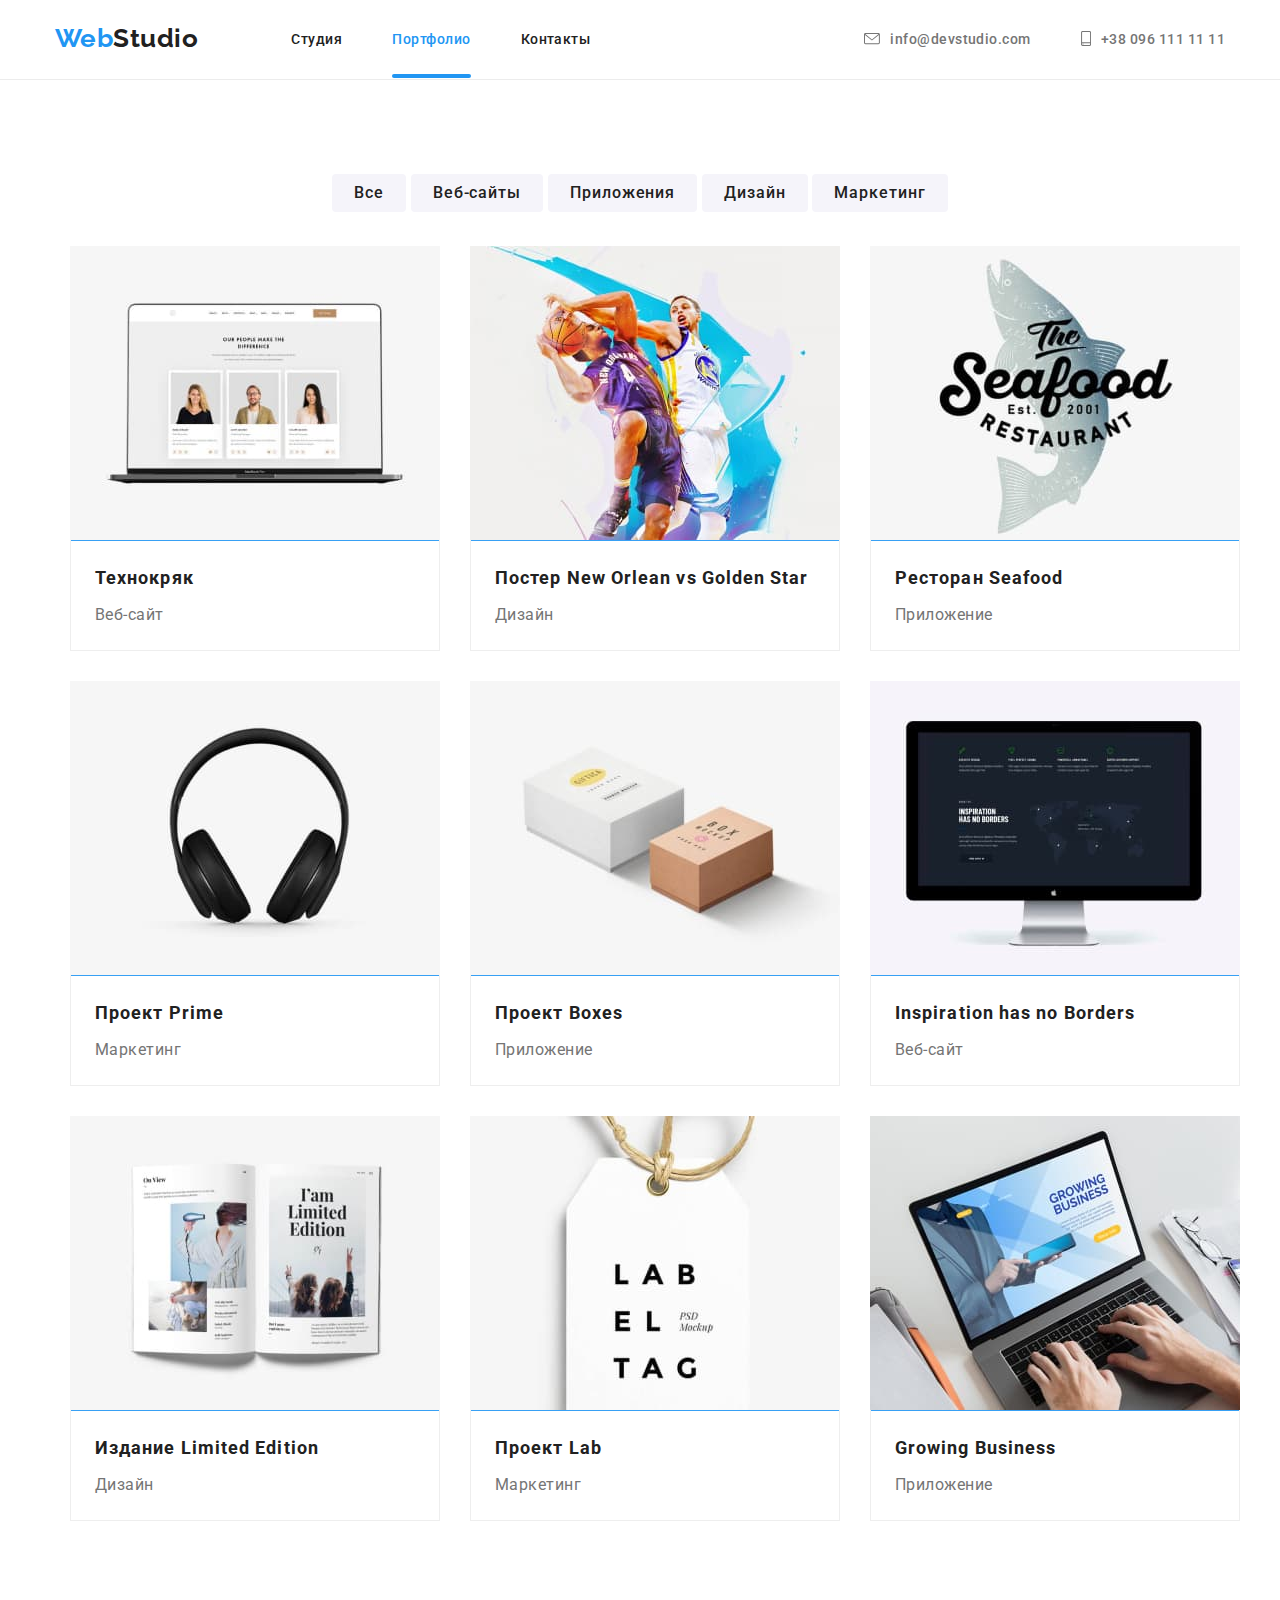
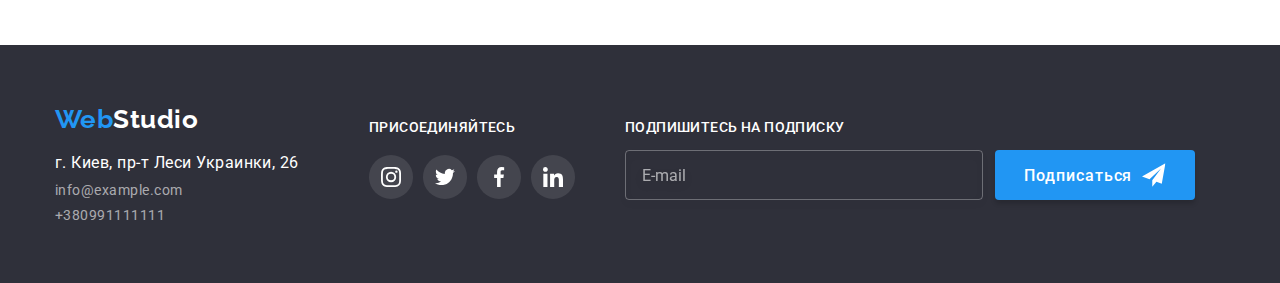
==== portfolio.html @ 69a718a8 "Initial commit" ====
<!DOCTYPE html>
<html lang="ru">
  <head>
    <meta charset="UTF-8" />
    <meta name="viewport" content="width=1600, initial-scale=1.0" />
    <link href="https://fonts.googleapis.com/css2?family=Raleway:wght@400;700;900&family=Roboto:ital,wght@0,400;0,500;0,900;1,700&display=swap" rel="stylesheet" />
    <link rel="stylesheet" href="./css/main.min.css" />
    <title>Web Studio - Портфолио</title>
  </head>
  <body>
    <header class="page-header">
      <div class="container flexbox justify-center">
        <nav class="main-nav flexbox justify-center">
          <a href="./index.html" class="logo"><span class="accent">Web</span>Studio</a>
          <ul class="main-nav__list flexbox list">
            <li class="main-nav__item"><a href="./" class="main-nav__link">Студия</a></li>
            <li class="main-nav__item"><a href="./portfolio.html" class="main-nav__link link--current">Портфолио</a></li>
            <li class="main-nav__item"><a href="./" class="main-nav__link">Контакты</a></li>
          </ul>
        </nav>
        <ul class="header-contacts flexbox list">
          <li class="header-contacts__item">
            <a href="mailto:info@devstudio.com" class="header-contacts__link">
              <svg width="16px" height="12px" class="header-contacts__icon">
                <use href="./images/sprite.svg#mail"></use>
              </svg>
              info@devstudio.com
            </a>
          </li>
          <li class="header-contacts__item">
            <a href="tel:+380961111111" class="header-contacts__link">
              <svg width="10px" height="15px" class="header-contacts__icon">
                <use href="./images/sprite.svg#smartphone"></use>
              </svg>
              +38 096 111 11 11
            </a>
          </li>
        </ul>
      </div>
    </header>
    <div class="our-work container">
      <h1 class="is-hidden">Наши работы</h1>
      <div>
        <button type="button" class="btn btn--portfolio">Все</button>
        <button type="button" class="btn btn--portfolio">Веб-сайты</button>
        <button type="button" class="btn btn--portfolio">Приложения</button>
        <button type="button" class="btn btn--portfolio">Дизайн</button>
        <button type="button" class="btn btn--portfolio">Маркетинг</button>
      </div>
      <div class="our-work-container container">
        <ul class="card-grid flexbox list">
          <li class="card-grid__item">
            <div class="card-grid__container">
              <a href="">
                <img src="./images/techcrack.jpg" alt="Экран ноутбука" width="370" />
                <div class="card-grid__img-overlay">
                  <p>
                    Технокряк это современная площадка распространения коронавируса. Компании используют эту платформу для цифрового шпионажа и атак на защищённые сервера
                    конкурентов.
                  </p>
                </div>
                <div class="card-tag">
                  <h2 class="card-tag__title">Технокряк</h2>
                  <p class="card-tag__text">Веб-сайт</p>
                </div>
                <div class="card-grid__wrapper"></div
              ></a>
            </div>
          </li>
          <li class="card-grid__item">
            <div class="card-grid__container">
              <a href="">
                <img src="./images/new-orlean.jpg" alt="Баскетболисты" width="370" />
                <div class="card-grid__img-overlay">
                  <p>
                    Технокряк это современная площадка распространения коронавируса. Компании используют эту платформу для цифрового шпионажа и атак на защищённые сервера
                    конкурентов.
                  </p>
                </div>
                <div class="card-tag">
                  <h2 class="card-tag__title">Постер New Orlean vs Golden Star</h2>
                  <p class="card-tag__text">Дизайн</p>
                </div>
                <div class="card-grid__wrapper"></div>
              </a>
            </div>
          </li>
          <li class="card-grid__item">
            <div class="card-grid__container">
              <a href="">
                <img src="./images/seafood.jpg" alt="Рыба" width="370" />
                <div class="card-grid__img-overlay">
                  <p>
                    Lorem ipsum dolor sit amet consectetur adipisicing elit. Error incidunt illum, magnam nemo maxime reiciendis velit voluptates ratione temporibus sapiente?
                    Voluptatem ipsum autem sequi officia!
                  </p>
                </div>
                <div class="card-tag">
                  <h2 class="card-tag__title">Ресторан Seafood</h2>
                  <p class="card-tag__text">Приложение</p>
                </div>
                <div class="card-grid__wrapper"></div
              ></a>
            </div>
          </li>
          <li class="card-grid__item">
            <div class="card-grid__container">
              <a href="">
                <img src="./images/project-prime.jpg" alt="Наушники" width="370" />
                <div class="card-grid__img-overlay">
                  <p>
                    Lorem ipsum dolor sit amet consectetur adipisicing elit. Dolor consequatur reprehenderit fuga tempora ab rerum, qui porro non reiciendis, dolore ipsum expedita
                    atque aut. Quos a officia earum ut nisi.
                  </p>
                </div>
                <div class="card-tag">
                  <h2 class="card-tag__title">Проект Prime</h2>
                  <p class="card-tag__text">Маркетинг</p>
                </div>
                <div class="card-grid__wrapper"></div
              ></a>
            </div>
          </li>
          <li class="card-grid__item">
            <div class="card-grid__container">
              <a href="">
                <img src="./images/project-boxes.jpg" alt="Коробки" width="370" />

                <div class="card-grid__img-overlay">
                  <p>
                    Lorem ipsum dolor sit amet consectetur adipisicing elit. Rem, quaerat repellat voluptas placeat necessitatibus ad debitis dolor, incidunt ea et impedit! Quis,
                    omnis eius.
                  </p>
                </div>
                <div class="card-tag">
                  <h2 class="card-tag__title">Проект Boxes</h2>
                  <p class="card-tag__text">Приложение</p>
                </div>
                <div class="card-grid__wrapper"></div
              ></a>
            </div>
          </li>
          <li class="card-grid__item">
            <div class="card-grid__container">
              <a href="">
                <img src="./images/inspiration.jpg" alt="Экран iMac" width="370" />
                <div class="card-grid__img-overlay">
                  <p>Lorem ipsum dolor sit amet consectetur adipisicing.</p>
                </div>
                <div class="card-tag">
                  <h2 class="card-tag__title">Inspiration has no Borders</h2>
                  <p class="card-tag__text">Веб-сайт</p>
                </div>
                <div class="card-grid__wrapper"></div
              ></a>
            </div>
          </li>
          <li class="card-grid__item">
            <div class="card-grid__container">
              <a href="">
                <img src="./images/limited-edition.jpg" alt="Книга" width="370" />
                <div class="card-grid__img-overlay">
                  <p>Lorem ipsum dolor sit amet consectetur adipisicing elit. Recusandae soluta incidunt doloremque accusantium voluptas, ut eius ratione aperiam. Est, nostrum?</p>
                </div>
                <div class="card-tag">
                  <h2 class="card-tag__title">Издание Limited Edition</h2>
                  <p class="card-tag__text">Дизайн</p>
                </div>
                <div class="card-grid__wrapper"></div
              ></a>
            </div>
          </li>
          <li class="card-grid__item">
            <div class="card-grid__container">
              <a href="">
                <img src="./images/project-lab.jpg" alt="Lab el Tag" width="370" />
                <div class="card-grid__img-overlay">
                  <p>Lorem ipsum, dolor sit amet consectetur adipisicing elit. Veniam, excepturi.</p>
                </div>
                <div class="card-tag">
                  <h2 class="card-tag__title">Проект Lab</h2>
                  <p class="card-tag__text">Маркетинг</p>
                </div>
                <div class="card-grid__wrapper"></div
              ></a>
            </div>
          </li>
          <li class="card-grid__item">
            <div class="card-grid__container">
              <a href="">
                <img src="./images/growing-business.jpg" alt="Ноутбук" width="370" />
                <div class="card-grid__img-overlay">
                  <p>Lorem ipsum dolor sit amet consectetur adipisicing elit. Tenetur quod culpa distinctio nam voluptas id!</p>
                </div>
                <div class="card-tag">
                  <h2 class="card-tag__title">Growing Business</h2>
                  <p class="card-tag__text">Приложение</p>
                </div>
                <div class="card-grid__wrapper"></div
              ></a>
            </div>
          </li>
        </ul>
      </div>
    </div>
    <footer class="footer">
      <div class="container flexbox">
        <div class="adress-container">
          <a href="./" class="logo accent">Web<span class="footer--logo">Studio</span></a>
          <address class="address">
            <span class="adress__text">г. Киев, пр-т Леси Украинки, 26</span>
            <a href="mailto:info@example.com" class="address__item">info@example.com</a>
            <a href="tel:+380991111111" class="address__item">+380991111111</a>
          </address>
        </div>
        <div class="social-links">
          <h2 class="social-links__title">Присоединяйтесь</h2>
          <div>
            <ul class="list flexbox">
              <li class="social-links__item">
                <a class="social-links__link" href="">
                  <svg width="20" height="20">
                    <use href="./images/sprite.svg#instagram"></use>
                  </svg>
                </a>
              </li>
              <li class="social-links__item">
                <a class="social-links__link" href=""
                  ><svg width="20" height="20">
                    <use href="./images/sprite.svg#twitter"></use>
                  </svg>
                </a>
              </li>
              <li class="social-links__item">
                <a class="social-links__link" href=""
                  ><svg width="20" height="20">
                    <use href="./images/sprite.svg#facebook"></use>
                  </svg>
                </a>
              </li>
              <li class="social-links__item">
                <a class="social-links__link" href=""
                  ><svg width="20" height="20">
                    <use href="./images/sprite.svg#linkedin"></use>
                  </svg>
                </a>
              </li>
            </ul>
          </div>
        </div>
        <div class="subscribe">
          <h2 class="subscribe__title">Подпишитесь на подписку</h2>
          <form method="post" action="#" class="subscribe-form">
            <input type="email" name="e-mail" placeholder="E-mail" class="subscribe-form__input" />
            <button class="subscribe-form__btn">
              Подписаться
              <svg class="subscribe-form__btn--icon">
                <use href="./images/sprite.svg#send"></use>
              </svg>
            </button>
          </form>
        </div>
      </div>
    </footer>
  </body>
</html>
---- css/main.min.css ----
/*! modern-normalize v1.0.0 | MIT License | https://github.com/sindresorhus/modern-normalize */*,*::before,*::after{box-sizing:border-box}:root{-moz-tab-size:4;tab-size:4}html{line-height:1.15;-webkit-text-size-adjust:100%}body{margin:0}body{font-family:system-ui,-apple-system,"Segoe UI",Roboto,Helvetica,Arial,sans-serif,"Apple Color Emoji","Segoe UI Emoji"}hr{height:0;color:inherit}abbr[title]{text-decoration:underline dotted}b,strong{font-weight:bolder}code,kbd,samp,pre{font-family:ui-monospace, SFMono-Regular, Consolas, 'Liberation Mono', Menlo, monospace;font-size:1em}small{font-size:80%}sub,sup{font-size:75%;line-height:0;position:relative;vertical-align:baseline}sub{bottom:-0.25em}sup{top:-0.5em}table{text-indent:0;border-color:inherit}button,input,optgroup,select,textarea{font-family:inherit;font-size:100%;line-height:1.15;margin:0}button,select{text-transform:none}button,[type='button'],[type='reset'],[type='submit']{-webkit-appearance:button}::-moz-focus-inner{border-style:none;padding:0}:-moz-focusring{outline:1px dotted ButtonText}:-moz-ui-invalid{box-shadow:none}legend{padding:0}progress{vertical-align:baseline}::-webkit-inner-spin-button,::-webkit-outer-spin-button{height:auto}[type='search']{-webkit-appearance:textfield;outline-offset:-2px}::-webkit-search-decoration{-webkit-appearance:none}::-webkit-file-upload-button{-webkit-appearance:button;font:inherit}summary{display:list-item}h1,h2,h3,p{margin:0px;padding:0px}img{display:block}a{text-decoration:none}.is-hidden{display:none}.list{list-style:none;margin:0px;padding:0px}.flexbox{display:flex}.justify-center{align-items:center;justify-content:flex-end}.container{width:1200px;padding:0px 15px 0 15px;margin-top:0px;margin-bottom:0px;margin-right:auto;margin-left:auto}.page-header{background-color:#fff;padding-top:24px;padding-bottom:25px;border-bottom:1px solid #ececec}.main-nav{margin-right:auto}.main-nav__list{margin-left:93px}.main-nav__item:not(:last-child){margin-right:50px}.main-nav__link{text-decoration:none;color:#212121;font-weight:500;font-size:14px;margin:0px;transition:all 250ms cubic-bezier(0.4, 0, 0.2, 1) 0s}.main-nav__link:hover,.main-nav__link:focus{color:#2196f3}.link--current{color:#2196f3;position:relative}.link--current:after{content:'';position:absolute;background-color:#2196f3;height:4px;width:100%;border-radius:4px;left:0;bottom:-31px}.header-contacts__link{display:flex;flex-direction:row;align-items:center;font-weight:500;font-size:14px;color:#757575;transition:all 250ms cubic-bezier(0.4, 0, 0.2, 1) 0s}.header-contacts__link:hover,.header-contacts__link:focus{color:#2196f3;text-decoration:underline}.header-contacts__item:not(:last-child){margin-right:50px}.header-contacts__icon{display:inline-block;margin-right:10px;fill:#757575;transition:all 250ms cubic-bezier(0.4, 0, 0.2, 1) 0s}.header-contacts__link:hover .header-contacts__icon,.header-contacts__link:focus .header-contacts__icon{fill:#2196f3}.logo{text-decoration:none;color:#212121;font-family:Raleway, sans-serif;font-weight:700;font-size:26px;inline-size:1.2}.btn{text-decoration:none;border-radius:4px;border-style:none;cursor:pointer;font-weight:500;font-size:16px;line-height:1.87;letter-spacing:0.06em;background-color:#2196f3;box-shadow:0px 4px 4px rgba(0,0,0,0.15);color:#fff;transition:all 250ms cubic-bezier(0.4, 0, 0.2, 1) 0s}.social-links__title{margin-top:15px;margin-bottom:20px;font-weight:500;font-size:14px;line-height:1.14;letter-spacing:0.03em;text-transform:uppercase;color:#fff}.social-links__item{margin-right:10px;flex-basis:calc((100% - 3 * 10px) / 4)}.social-links__item:last-child{margin-right:0px}.social-links__link{display:flex;align-items:center;width:44px;height:44px;justify-content:center;fill:#fff;background-color:rgba(255,255,255,0.1);border-radius:50%;transition:cubic-bezier(0.4, 0, 0.2, 1);transition-duration:250ms}.social-links__link:hover,.social-links__link:focus{background-color:#2196f3;border-radius:50%}body{color:#757575;background-color:#fff;font-family:Roboto;letter-spacing:0.03em;font-style:normal;font-weight:400}.section__title{color:#212121;font-size:36px;font-weight:700}.hero{background-color:#c4c4c4;padding-top:200px;padding-bottom:200px;background-image:linear-gradient(rgba(47,48,58,0.4) 50%, rgba(47,48,58,0.4) 50%),url(../images/hero-bg.jpg);background-position:center, center;background-repeat:no-repeat, no-repeat;background-size:1600px, 1600px}.hero__container{text-align:center;width:696px}.hero__title{text-decoration:none;font-weight:700;font-size:44px;color:#fff;text-align:center;text-transform:uppercase;letter-spacing:0.06em}.btn--hero{display:inline-block;text-decoration:none;padding:10px 32px;margin-top:30px}.features__image-container{width:auto;height:120px;background-color:#f5f4fa;border-radius:4px;margin-bottom:30px;padding:25px 100px}.features-section{padding-top:94px;padding-bottom:94px}.features{display:flex;flex-direction:row;flex-wrap:wrap}.features__title{color:#212121;text-transform:uppercase;font-size:14px;font-weight:700}.features__text{font-weight:400;margin-top:10px;line-height:1.71}.features__grid{margin-right:30px;flex-basis:calc((100% - 3 * 30px) / 4)}.features__grid:nth-child(4n){margin-right:0px}.our-work__section{padding-top:0px;padding-bottom:94px;text-align:center}.our-work__grid{display:flex;flex-direction:row;flex-wrap:wrap;margin-top:50px}.our-work__item{display:flex;position:relative;margin-right:30px;flex-basis:calc((100% - 2 * 30px) / 3)}.our-work__item:nth-child(3n){margin-right:0px}.our-work__overlay{display:flex;position:absolute;bottom:0;align-items:center;justify-content:center;background-color:rgba(47,48,58,0.8);width:100%;height:70px;font-weight:500;font-size:14px;text-transform:uppercase;color:#fff}.team-section{background-color:#f5f4fa;text-align:center;padding-top:94px;padding-bottom:94px}.team-grid{margin-top:50px}.team-grid__item{margin-right:30px;flex-basis:calc((100% - 4 * 30px) / 3)}.team-grid__item:nth-child(4n){margin-right:0px}.team-grid__card{padding-bottom:30px;width:270px;height:auto;background-color:#fff;box-shadow:0px 1px 3px rgba(0,0,0,0.12),0px 1px 1px rgba(0,0,0,0.14),0px 2px 1px rgba(0,0,0,0.2);border-radius:0px 0px 4px 4px}.team-grid__name{margin-top:30px;color:#212121;font-weight:500}.team-grid__position{margin-top:10px;font-weight:400}.team__social-container{padding-top:16px;padding-right:30px;padding-left:30px}.team__link{border-radius:50%;background-color:#fff;transition:all 250ms cubic-bezier(0.4, 0, 0.2, 1) 0s}.team__link:hover,.team__link:focus{background-color:#2196f3}.team__link--icon{transition:all 250ms cubic-bezier(0.4, 0, 0.2, 1) 0s;fill:#afb1b8}.team__link:hover .team__link--icon,.team__link:focus .team__link--icon{fill:#fff}.custumers-container{padding-top:94px;padding-bottom:94px;text-align:center}.custumers-grid{margin-top:50px}.custumers-grid__item{flex-basis:calc((100% - 5 * 30px) / 6);display:flex;flex-wrap:nowrap;align-items:center;justify-content:center;height:90px;border:1px solid #afb1b8;border-radius:4px;margin-right:30px;transition:all 250ms cubic-bezier(0.4, 0, 0.2, 1) 0s}.custumers-grid__item:last-child{margin-right:0}.custumers-grid__item:hover,.custumers-grid__item:focus{border-color:#2196f3;fill:#2196f3}.custumers-grid__icon{transition:all 250ms cubic-bezier(0.4, 0, 0.2, 1) 0s;fill:#afb1b8}.custumers-grid__item:hover .custumers-grid__icon,.custumers-grid__item:focus .custumers-grid__icon{border-color:#2196f3;fill:#2196f3}.custumers-grid__link{display:flex;flex-wrap:nowrap;align-items:center;justify-content:center;width:168px;height:90px}.backdrop{position:fixed;top:0;left:0;height:100%;width:100%;background-color:rgba(0,0,0,0.2);z-index:100;display:flex;justify-content:center;align-items:center}.is-hidden{display:none}.modal{box-shadow:0px 1px 3px rgba(0,0,0,0.12),0px 1px 1px rgba(0,0,0,0.14),0px 2px 1px rgba(0,0,0,0.2);border-radius:4px;position:fixed;width:528px;height:581px;background:#ffffff;padding:40px;z-index:101;animation:backIn 2s linear 0s 1;text-align:center}.modal__title{font-size:20px;font-weight:700;font-size:20px;color:#212121;margin-bottom:12px}@keyframes backIn{0%{transform:scale(0.1);transform:translate(0, -1200px);opacity:0.7}70%{transform:scale(0.7);opacity:0.9}100%{transform:scale(1);transform:translate(0);opacity:1}}.modal-btn{position:absolute;height:30px;width:30px;border-style:none;border:1px solid rgba(0,0,0,0.1);border-radius:50%;background-color:#fff;cursor:pointer;padding:0;margin:0;top:8px;right:8px}.modal-btn__icon{width:11px;height:11px}.modal-btn:hover .modal-btn__icon{fill:#2196f3;transition:250ms cubic-bezier(0.4, 0, 0.2, 1)}.form-feedback{display:flex;flex-direction:column;text-align:left}.form-field{position:relative;margin-bottom:10px;font-size:12px;letter-spacing:0.01em}.form-field__title{display:block;margin-bottom:4px;font-size:12px}.form-field__input{display:block;position:relative;padding:12px 35px;width:100%;font-size:13px;border:1px solid rgba(33,33,33,0.2);box-sizing:border-box;border-radius:4px;transition:250ms cubic-bezier(0.4, 0, 0.2, 1)}.form-field__input:focus{outline-color:#2196f3;fill:#2196f3}.form-field__icon{position:absolute;left:3%;top:55%;transition:250ms cubic-bezier(0.4, 0, 0.2, 1)}.form-field__input:focus+.form-field__icon{outline-color:#2196f3;fill:#2196f3}.form-textarea{resize:none;width:100%;height:120px;padding:12px 16px;margin-bottom:20px;font-size:14px;line-height:1.14;letter-spacing:0.01em;border:1px solid rgba(33,33,33,0.2);box-sizing:border-box;border-radius:4px;transition:250ms cubic-bezier(0.4, 0, 0.2, 1)}.form-textarea:focus{outline-color:#2196f3}.checkbox{position:relative;margin-right:12px;text-align:right}.checkbox__checked{position:absolute;top:50%;transform:translateY(-70%);left:13px;width:16px;height:15px;border:2px solid #212121;border-radius:2px}.checkbox__label{font-size:14px;line-height:1.71;letter-spacing:0.03em;user-select:none}.checkbox__input:checked+.checkbox__checked{background-color:#2196f3;border-color:#2196f3;background-image:url(../images/checkbox-sign.svg);background-position:center}.submit--btn{margin-left:auto;margin-right:auto;margin-top:30px;padding:10px 55px}.our-work{text-align:center;margin-top:94px}.btn--portfolio{padding:6px 22px;background-color:#f5f4fa;color:#212121;box-shadow:none;line-height:1.62}.btn--portfolio:hover,.btn--portfolio:focus{background-color:#2196f3;box-shadow:0px 3px 1px rgba(0,0,0,0.1),0px 1px 2px rgba(0,0,0,0.08),0px 2px 2px rgba(0,0,0,0.12);color:#fff}.our-work-container{margin-top:34px;margin-bottom:94px}.card-grid{flex-wrap:wrap;flex-direction:row;flex-basis:calc((100% - 8 * 30px) / 9)}.card-grid__item{padding-right:30px;padding-bottom:30px}.card-grid__item:nth-child(3n){padding-right:0px}.card-grid__container{position:relative;transition:all 250ms cubic-bezier(0.4, 0, 0.2, 1) 0ms;overflow:hidden;z-index:5}.card-grid__container:hover,.card-grid__container:focus{box-shadow:0px 1px 1px rgba(0,0,0,0.12),0px 4px 4px rgba(0,0,0,0.06),1px 4px 6px rgba(0,0,0,0.16)}.card-grid__img-overlay{display:flex;padding:63px 24px;position:absolute;background-color:rgba(33,150,243,0.9);width:100%;height:294px;top:0;left:0;text-align:left;font-size:18px;line-height:1.56;color:#fff;transform:translateY(100%);transition:transform 250ms cubic-bezier(0.4, 0, 0.2, 1) 0ms;z-index:1}.card-grid__container:hover .card-grid__img-overlay,.card-grid__container:focus .card-grid__img-overlay{transform:translateY(0);transition-delay:100ms}.card-grid__wrapper{position:absolute;bottom:0;width:370px;height:110px;background-color:#fff;z-index:3}.card-tag{padding:20px 24px;text-align:left;border:1px solid #eeeeee;border-top:none;position:relative;z-index:4}.card-tag__title{text-align:left;color:#212121;font-size:18px;line-height:2;letter-spacing:0.06em}.card-tag__text{text-align:left;margin-top:4px;color:#757575;font-size:16px;line-height:1.87}.accent{color:#2196f3}.footer{background-color:#2f303a;padding-top:60px;padding-bottom:60px}.footer--logo{color:#fff}.adress-container{color:#fff;display:flex;flex-direction:column;margin-right:70px}.address{font-weight:400;font-style:normal;color:#fff;margin-top:20px}.address__text{display:block}.address__item{display:block;text-decoration:none;font-weight:400;font-size:14px;color:rgba(255,255,255,0.6);margin-top:9px}.address__item:hover,.address__item:focus{color:#2196f3;text-decoration:underline}.subscribe{margin-left:50px}.subscribe__title{font-weight:500;font-size:14px;line-height:1.14;letter-spacing:0.03em;text-transform:uppercase;color:#fff;margin-top:15px}.subscribe-form{position:relative;margin-top:15px;display:flex;align-items:center}.subscribe-form__input{width:358px;height:50px;padding:15px 16px;background-color:transparent;border-style:none;border:1px solid rgba(255,255,255,0.3);filter:drop-shadow(0px 4px 4px rgba(0,0,0,0.15));border-radius:4px;font-size:16px;line-height:1.25;color:#fff;transition:250ms cubic-bezier(0.4, 0, 0.2, 1)}.subscribe-form__input::placeholder{color:rgba(255,255,255,0.6)}.subscribe-form__input:focus{border-color:#fff}.subscribe-form__btn{display:flex;align-items:center;border-style:none;cursor:pointer;text-align:left;margin-left:12px;padding:10px 29px;width:200px;height:50px;background:#2196f3;box-shadow:0px 4px 4px rgba(0,0,0,0.15);border-radius:4px;font-weight:500;font-size:16px;line-height:1.87;letter-spacing:0.06em;color:#fff}.subscribe-form__btn--icon{width:24px;height:24px;margin-left:10px}
/*# sourceMappingURL=main.min.css.map */
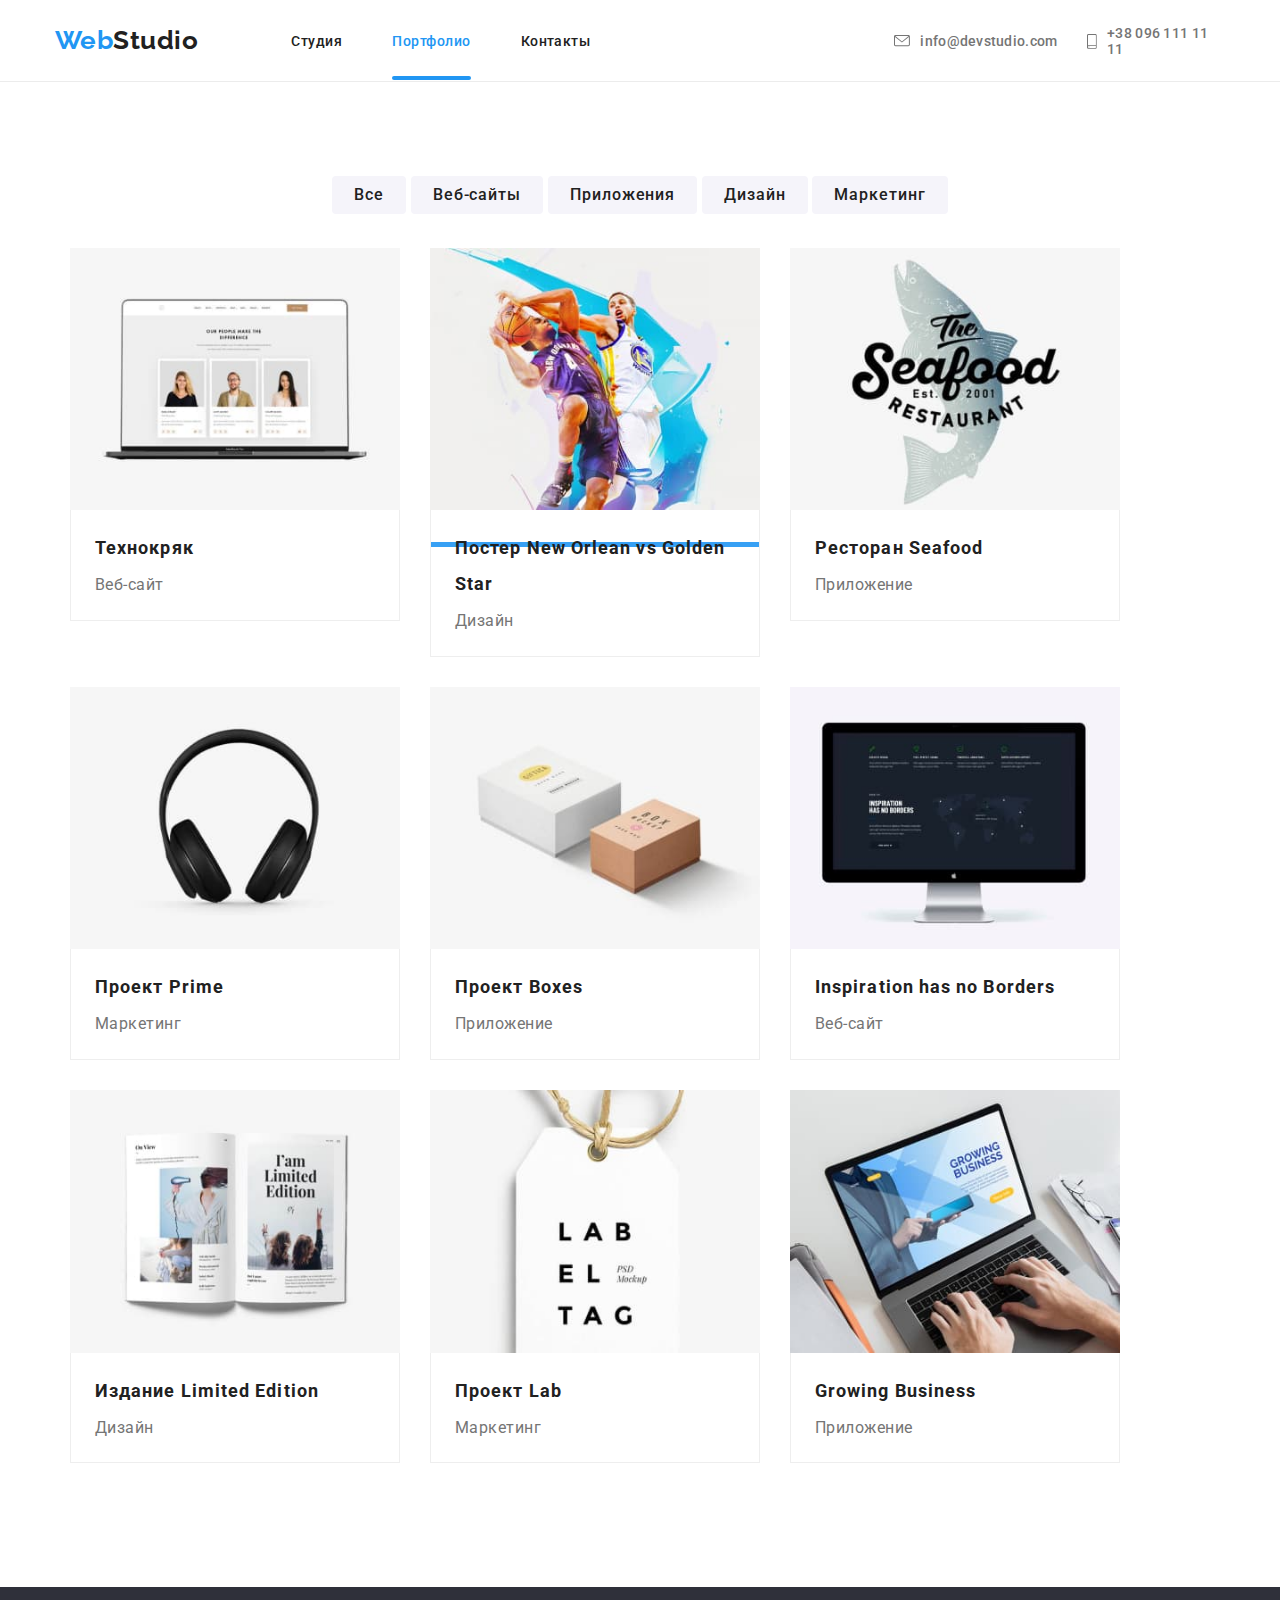
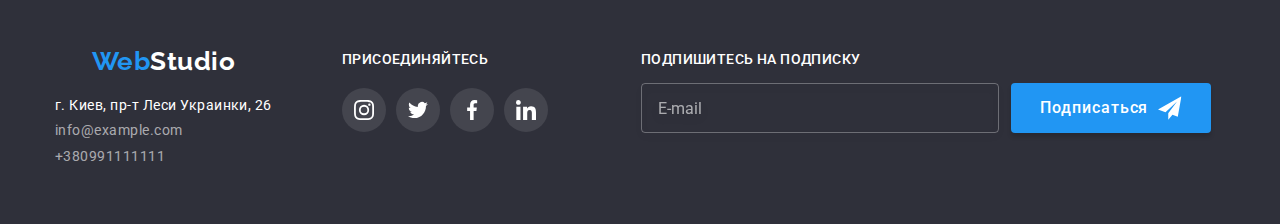
==== commit 961dab45: "Рабочая главная страница" ====
--- a/portfolio.html
+++ b/portfolio.html
@@ -2,40 +2,48 @@
 <html lang="ru">
   <head>
     <meta charset="UTF-8" />
-    <meta name="viewport" content="width=1600, initial-scale=1.0" />
+    <meta name="viewport" content="width=device-width, initial-scale=1.0" />
     <link href="https://fonts.googleapis.com/css2?family=Raleway:wght@400;700;900&family=Roboto:ital,wght@0,400;0,500;0,900;1,700&display=swap" rel="stylesheet" />
     <link rel="stylesheet" href="./css/main.min.css" />
     <title>Web Studio - Портфолио</title>
   </head>
   <body>
     <header class="page-header">
-      <div class="container flexbox justify-center">
-        <nav class="main-nav flexbox justify-center">
-          <a href="./index.html" class="logo"><span class="accent">Web</span>Studio</a>
-          <ul class="main-nav__list flexbox list">
-            <li class="main-nav__item"><a href="./" class="main-nav__link">Студия</a></li>
-            <li class="main-nav__item"><a href="./portfolio.html" class="main-nav__link link--current">Портфолио</a></li>
-            <li class="main-nav__item"><a href="./" class="main-nav__link">Контакты</a></li>
+      <div class="container flexbox">
+        <a href="./index.html" class="logo"><span class="accent">Web</span>Studio</a>
+        <div class="menu-container" id="menu-container" data-menu>
+          <nav class="main-nav flexbox">
+            <ul class="main-nav__list flexbox list">
+              <li class="main-nav__item"><a href="./" class="main-nav__link">Студия</a></li>
+              <li class="main-nav__item"><a href="./portfolio.html" class="main-nav__link link--current">Портфолио</a></li>
+              <li class="main-nav__item"><a href="./" class="main-nav__link">Контакты</a></li>
+            </ul>
+          </nav>
+          <ul class="header-contacts list">
+            <li class="header-contacts__item">
+              <a href="mailto:info@devstudio.com" class="header-contacts__link">
+                <svg width="16" height="12" class="header-contacts__icon">
+                  <use href="./images/sprite.svg#mail"></use>
+                </svg>
+                info@devstudio.com
+              </a>
+            </li>
+            <li class="header-contacts__item">
+              <a href="tel:+380961111111" class="header-contacts__link">
+                <svg width="10" height="15" class="header-contacts__icon">
+                  <use href="./images/sprite.svg#smartphone"></use>
+                </svg>
+                +38 096 111 11 11
+              </a>
+            </li>
           </ul>
-        </nav>
-        <ul class="header-contacts flexbox list">
-          <li class="header-contacts__item">
-            <a href="mailto:info@devstudio.com" class="header-contacts__link">
-              <svg width="16px" height="12px" class="header-contacts__icon">
-                <use href="./images/sprite.svg#mail"></use>
-              </svg>
-              info@devstudio.com
-            </a>
-          </li>
-          <li class="header-contacts__item">
-            <a href="tel:+380961111111" class="header-contacts__link">
-              <svg width="10px" height="15px" class="header-contacts__icon">
-                <use href="./images/sprite.svg#smartphone"></use>
-              </svg>
-              +38 096 111 11 11
-            </a>
-          </li>
-        </ul>
+        </div>
+        <button type="button" class="menu-button" aria-controls="menu-container" aria-expanded="false" data-menu-button>
+          <svg width="24" height="24" aria-label="Переключатель мобильного меню">
+            <use class="icon-cross" href="./images/sprite.svg#x"></use>
+            <use class="icon-menu" href="./images/sprite.svg#menu"></use>
+          </svg>
+        </button>
       </div>
     </header>
     <div class="our-work container">
@@ -204,7 +212,7 @@
       </div>
     </div>
     <footer class="footer">
-      <div class="container flexbox">
+      <div class="container footer-container">
         <div class="adress-container">
           <a href="./" class="logo accent">Web<span class="footer--logo">Studio</span></a>
           <address class="address">
@@ -215,38 +223,36 @@
         </div>
         <div class="social-links">
           <h2 class="social-links__title">Присоединяйтесь</h2>
-          <div>
-            <ul class="list flexbox">
-              <li class="social-links__item">
-                <a class="social-links__link" href="">
-                  <svg width="20" height="20">
-                    <use href="./images/sprite.svg#instagram"></use>
-                  </svg>
-                </a>
-              </li>
-              <li class="social-links__item">
-                <a class="social-links__link" href=""
-                  ><svg width="20" height="20">
-                    <use href="./images/sprite.svg#twitter"></use>
-                  </svg>
-                </a>
-              </li>
-              <li class="social-links__item">
-                <a class="social-links__link" href=""
-                  ><svg width="20" height="20">
-                    <use href="./images/sprite.svg#facebook"></use>
-                  </svg>
-                </a>
-              </li>
-              <li class="social-links__item">
-                <a class="social-links__link" href=""
-                  ><svg width="20" height="20">
-                    <use href="./images/sprite.svg#linkedin"></use>
-                  </svg>
-                </a>
-              </li>
-            </ul>
-          </div>
+          <ul class="list social-links__grid">
+            <li class="social-links__item">
+              <a class="social-links__link" href="">
+                <svg width="20" height="20">
+                  <use href="./images/sprite.svg#instagram"></use>
+                </svg>
+              </a>
+            </li>
+            <li class="social-links__item">
+              <a class="social-links__link" href=""
+                ><svg width="20" height="20">
+                  <use href="./images/sprite.svg#twitter"></use>
+                </svg>
+              </a>
+            </li>
+            <li class="social-links__item">
+              <a class="social-links__link" href=""
+                ><svg width="20" height="20">
+                  <use href="./images/sprite.svg#facebook"></use>
+                </svg>
+              </a>
+            </li>
+            <li class="social-links__item">
+              <a class="social-links__link" href=""
+                ><svg width="20" height="20">
+                  <use href="./images/sprite.svg#linkedin"></use>
+                </svg>
+              </a>
+            </li>
+          </ul>
         </div>
         <div class="subscribe">
           <h2 class="subscribe__title">Подпишитесь на подписку</h2>
@@ -262,5 +268,6 @@
         </div>
       </div>
     </footer>
+    <script src="./js/menu.js"></script>
   </body>
 </html>
--- a/css/main.min.css
+++ b/css/main.min.css
@@ -1,2 +1,2 @@
-/*! modern-normalize v1.0.0 | MIT License | https://github.com/sindresorhus/modern-normalize */*,*::before,*::after{box-sizing:border-box}:root{-moz-tab-size:4;tab-size:4}html{line-height:1.15;-webkit-text-size-adjust:100%}body{margin:0}body{font-family:system-ui,-apple-system,"Segoe UI",Roboto,Helvetica,Arial,sans-serif,"Apple Color Emoji","Segoe UI Emoji"}hr{height:0;color:inherit}abbr[title]{text-decoration:underline dotted}b,strong{font-weight:bolder}code,kbd,samp,pre{font-family:ui-monospace, SFMono-Regular, Consolas, 'Liberation Mono', Menlo, monospace;font-size:1em}small{font-size:80%}sub,sup{font-size:75%;line-height:0;position:relative;vertical-align:baseline}sub{bottom:-0.25em}sup{top:-0.5em}table{text-indent:0;border-color:inherit}button,input,optgroup,select,textarea{font-family:inherit;font-size:100%;line-height:1.15;margin:0}button,select{text-transform:none}button,[type='button'],[type='reset'],[type='submit']{-webkit-appearance:button}::-moz-focus-inner{border-style:none;padding:0}:-moz-focusring{outline:1px dotted ButtonText}:-moz-ui-invalid{box-shadow:none}legend{padding:0}progress{vertical-align:baseline}::-webkit-inner-spin-button,::-webkit-outer-spin-button{height:auto}[type='search']{-webkit-appearance:textfield;outline-offset:-2px}::-webkit-search-decoration{-webkit-appearance:none}::-webkit-file-upload-button{-webkit-appearance:button;font:inherit}summary{display:list-item}h1,h2,h3,p{margin:0px;padding:0px}img{display:block}a{text-decoration:none}.is-hidden{display:none}.list{list-style:none;margin:0px;padding:0px}.flexbox{display:flex}.justify-center{align-items:center;justify-content:flex-end}.container{width:1200px;padding:0px 15px 0 15px;margin-top:0px;margin-bottom:0px;margin-right:auto;margin-left:auto}.page-header{background-color:#fff;padding-top:24px;padding-bottom:25px;border-bottom:1px solid #ececec}.main-nav{margin-right:auto}.main-nav__list{margin-left:93px}.main-nav__item:not(:last-child){margin-right:50px}.main-nav__link{text-decoration:none;color:#212121;font-weight:500;font-size:14px;margin:0px;transition:all 250ms cubic-bezier(0.4, 0, 0.2, 1) 0s}.main-nav__link:hover,.main-nav__link:focus{color:#2196f3}.link--current{color:#2196f3;position:relative}.link--current:after{content:'';position:absolute;background-color:#2196f3;height:4px;width:100%;border-radius:4px;left:0;bottom:-31px}.header-contacts__link{display:flex;flex-direction:row;align-items:center;font-weight:500;font-size:14px;color:#757575;transition:all 250ms cubic-bezier(0.4, 0, 0.2, 1) 0s}.header-contacts__link:hover,.header-contacts__link:focus{color:#2196f3;text-decoration:underline}.header-contacts__item:not(:last-child){margin-right:50px}.header-contacts__icon{display:inline-block;margin-right:10px;fill:#757575;transition:all 250ms cubic-bezier(0.4, 0, 0.2, 1) 0s}.header-contacts__link:hover .header-contacts__icon,.header-contacts__link:focus .header-contacts__icon{fill:#2196f3}.logo{text-decoration:none;color:#212121;font-family:Raleway, sans-serif;font-weight:700;font-size:26px;inline-size:1.2}.btn{text-decoration:none;border-radius:4px;border-style:none;cursor:pointer;font-weight:500;font-size:16px;line-height:1.87;letter-spacing:0.06em;background-color:#2196f3;box-shadow:0px 4px 4px rgba(0,0,0,0.15);color:#fff;transition:all 250ms cubic-bezier(0.4, 0, 0.2, 1) 0s}.social-links__title{margin-top:15px;margin-bottom:20px;font-weight:500;font-size:14px;line-height:1.14;letter-spacing:0.03em;text-transform:uppercase;color:#fff}.social-links__item{margin-right:10px;flex-basis:calc((100% - 3 * 10px) / 4)}.social-links__item:last-child{margin-right:0px}.social-links__link{display:flex;align-items:center;width:44px;height:44px;justify-content:center;fill:#fff;background-color:rgba(255,255,255,0.1);border-radius:50%;transition:cubic-bezier(0.4, 0, 0.2, 1);transition-duration:250ms}.social-links__link:hover,.social-links__link:focus{background-color:#2196f3;border-radius:50%}body{color:#757575;background-color:#fff;font-family:Roboto;letter-spacing:0.03em;font-style:normal;font-weight:400}.section__title{color:#212121;font-size:36px;font-weight:700}.hero{background-color:#c4c4c4;padding-top:200px;padding-bottom:200px;background-image:linear-gradient(rgba(47,48,58,0.4) 50%, rgba(47,48,58,0.4) 50%),url(../images/hero-bg.jpg);background-position:center, center;background-repeat:no-repeat, no-repeat;background-size:1600px, 1600px}.hero__container{text-align:center;width:696px}.hero__title{text-decoration:none;font-weight:700;font-size:44px;color:#fff;text-align:center;text-transform:uppercase;letter-spacing:0.06em}.btn--hero{display:inline-block;text-decoration:none;padding:10px 32px;margin-top:30px}.features__image-container{width:auto;height:120px;background-color:#f5f4fa;border-radius:4px;margin-bottom:30px;padding:25px 100px}.features-section{padding-top:94px;padding-bottom:94px}.features{display:flex;flex-direction:row;flex-wrap:wrap}.features__title{color:#212121;text-transform:uppercase;font-size:14px;font-weight:700}.features__text{font-weight:400;margin-top:10px;line-height:1.71}.features__grid{margin-right:30px;flex-basis:calc((100% - 3 * 30px) / 4)}.features__grid:nth-child(4n){margin-right:0px}.our-work__section{padding-top:0px;padding-bottom:94px;text-align:center}.our-work__grid{display:flex;flex-direction:row;flex-wrap:wrap;margin-top:50px}.our-work__item{display:flex;position:relative;margin-right:30px;flex-basis:calc((100% - 2 * 30px) / 3)}.our-work__item:nth-child(3n){margin-right:0px}.our-work__overlay{display:flex;position:absolute;bottom:0;align-items:center;justify-content:center;background-color:rgba(47,48,58,0.8);width:100%;height:70px;font-weight:500;font-size:14px;text-transform:uppercase;color:#fff}.team-section{background-color:#f5f4fa;text-align:center;padding-top:94px;padding-bottom:94px}.team-grid{margin-top:50px}.team-grid__item{margin-right:30px;flex-basis:calc((100% - 4 * 30px) / 3)}.team-grid__item:nth-child(4n){margin-right:0px}.team-grid__card{padding-bottom:30px;width:270px;height:auto;background-color:#fff;box-shadow:0px 1px 3px rgba(0,0,0,0.12),0px 1px 1px rgba(0,0,0,0.14),0px 2px 1px rgba(0,0,0,0.2);border-radius:0px 0px 4px 4px}.team-grid__name{margin-top:30px;color:#212121;font-weight:500}.team-grid__position{margin-top:10px;font-weight:400}.team__social-container{padding-top:16px;padding-right:30px;padding-left:30px}.team__link{border-radius:50%;background-color:#fff;transition:all 250ms cubic-bezier(0.4, 0, 0.2, 1) 0s}.team__link:hover,.team__link:focus{background-color:#2196f3}.team__link--icon{transition:all 250ms cubic-bezier(0.4, 0, 0.2, 1) 0s;fill:#afb1b8}.team__link:hover .team__link--icon,.team__link:focus .team__link--icon{fill:#fff}.custumers-container{padding-top:94px;padding-bottom:94px;text-align:center}.custumers-grid{margin-top:50px}.custumers-grid__item{flex-basis:calc((100% - 5 * 30px) / 6);display:flex;flex-wrap:nowrap;align-items:center;justify-content:center;height:90px;border:1px solid #afb1b8;border-radius:4px;margin-right:30px;transition:all 250ms cubic-bezier(0.4, 0, 0.2, 1) 0s}.custumers-grid__item:last-child{margin-right:0}.custumers-grid__item:hover,.custumers-grid__item:focus{border-color:#2196f3;fill:#2196f3}.custumers-grid__icon{transition:all 250ms cubic-bezier(0.4, 0, 0.2, 1) 0s;fill:#afb1b8}.custumers-grid__item:hover .custumers-grid__icon,.custumers-grid__item:focus .custumers-grid__icon{border-color:#2196f3;fill:#2196f3}.custumers-grid__link{display:flex;flex-wrap:nowrap;align-items:center;justify-content:center;width:168px;height:90px}.backdrop{position:fixed;top:0;left:0;height:100%;width:100%;background-color:rgba(0,0,0,0.2);z-index:100;display:flex;justify-content:center;align-items:center}.is-hidden{display:none}.modal{box-shadow:0px 1px 3px rgba(0,0,0,0.12),0px 1px 1px rgba(0,0,0,0.14),0px 2px 1px rgba(0,0,0,0.2);border-radius:4px;position:fixed;width:528px;height:581px;background:#ffffff;padding:40px;z-index:101;animation:backIn 2s linear 0s 1;text-align:center}.modal__title{font-size:20px;font-weight:700;font-size:20px;color:#212121;margin-bottom:12px}@keyframes backIn{0%{transform:scale(0.1);transform:translate(0, -1200px);opacity:0.7}70%{transform:scale(0.7);opacity:0.9}100%{transform:scale(1);transform:translate(0);opacity:1}}.modal-btn{position:absolute;height:30px;width:30px;border-style:none;border:1px solid rgba(0,0,0,0.1);border-radius:50%;background-color:#fff;cursor:pointer;padding:0;margin:0;top:8px;right:8px}.modal-btn__icon{width:11px;height:11px}.modal-btn:hover .modal-btn__icon{fill:#2196f3;transition:250ms cubic-bezier(0.4, 0, 0.2, 1)}.form-feedback{display:flex;flex-direction:column;text-align:left}.form-field{position:relative;margin-bottom:10px;font-size:12px;letter-spacing:0.01em}.form-field__title{display:block;margin-bottom:4px;font-size:12px}.form-field__input{display:block;position:relative;padding:12px 35px;width:100%;font-size:13px;border:1px solid rgba(33,33,33,0.2);box-sizing:border-box;border-radius:4px;transition:250ms cubic-bezier(0.4, 0, 0.2, 1)}.form-field__input:focus{outline-color:#2196f3;fill:#2196f3}.form-field__icon{position:absolute;left:3%;top:55%;transition:250ms cubic-bezier(0.4, 0, 0.2, 1)}.form-field__input:focus+.form-field__icon{outline-color:#2196f3;fill:#2196f3}.form-textarea{resize:none;width:100%;height:120px;padding:12px 16px;margin-bottom:20px;font-size:14px;line-height:1.14;letter-spacing:0.01em;border:1px solid rgba(33,33,33,0.2);box-sizing:border-box;border-radius:4px;transition:250ms cubic-bezier(0.4, 0, 0.2, 1)}.form-textarea:focus{outline-color:#2196f3}.checkbox{position:relative;margin-right:12px;text-align:right}.checkbox__checked{position:absolute;top:50%;transform:translateY(-70%);left:13px;width:16px;height:15px;border:2px solid #212121;border-radius:2px}.checkbox__label{font-size:14px;line-height:1.71;letter-spacing:0.03em;user-select:none}.checkbox__input:checked+.checkbox__checked{background-color:#2196f3;border-color:#2196f3;background-image:url(../images/checkbox-sign.svg);background-position:center}.submit--btn{margin-left:auto;margin-right:auto;margin-top:30px;padding:10px 55px}.our-work{text-align:center;margin-top:94px}.btn--portfolio{padding:6px 22px;background-color:#f5f4fa;color:#212121;box-shadow:none;line-height:1.62}.btn--portfolio:hover,.btn--portfolio:focus{background-color:#2196f3;box-shadow:0px 3px 1px rgba(0,0,0,0.1),0px 1px 2px rgba(0,0,0,0.08),0px 2px 2px rgba(0,0,0,0.12);color:#fff}.our-work-container{margin-top:34px;margin-bottom:94px}.card-grid{flex-wrap:wrap;flex-direction:row;flex-basis:calc((100% - 8 * 30px) / 9)}.card-grid__item{padding-right:30px;padding-bottom:30px}.card-grid__item:nth-child(3n){padding-right:0px}.card-grid__container{position:relative;transition:all 250ms cubic-bezier(0.4, 0, 0.2, 1) 0ms;overflow:hidden;z-index:5}.card-grid__container:hover,.card-grid__container:focus{box-shadow:0px 1px 1px rgba(0,0,0,0.12),0px 4px 4px rgba(0,0,0,0.06),1px 4px 6px rgba(0,0,0,0.16)}.card-grid__img-overlay{display:flex;padding:63px 24px;position:absolute;background-color:rgba(33,150,243,0.9);width:100%;height:294px;top:0;left:0;text-align:left;font-size:18px;line-height:1.56;color:#fff;transform:translateY(100%);transition:transform 250ms cubic-bezier(0.4, 0, 0.2, 1) 0ms;z-index:1}.card-grid__container:hover .card-grid__img-overlay,.card-grid__container:focus .card-grid__img-overlay{transform:translateY(0);transition-delay:100ms}.card-grid__wrapper{position:absolute;bottom:0;width:370px;height:110px;background-color:#fff;z-index:3}.card-tag{padding:20px 24px;text-align:left;border:1px solid #eeeeee;border-top:none;position:relative;z-index:4}.card-tag__title{text-align:left;color:#212121;font-size:18px;line-height:2;letter-spacing:0.06em}.card-tag__text{text-align:left;margin-top:4px;color:#757575;font-size:16px;line-height:1.87}.accent{color:#2196f3}.footer{background-color:#2f303a;padding-top:60px;padding-bottom:60px}.footer--logo{color:#fff}.adress-container{color:#fff;display:flex;flex-direction:column;margin-right:70px}.address{font-weight:400;font-style:normal;color:#fff;margin-top:20px}.address__text{display:block}.address__item{display:block;text-decoration:none;font-weight:400;font-size:14px;color:rgba(255,255,255,0.6);margin-top:9px}.address__item:hover,.address__item:focus{color:#2196f3;text-decoration:underline}.subscribe{margin-left:50px}.subscribe__title{font-weight:500;font-size:14px;line-height:1.14;letter-spacing:0.03em;text-transform:uppercase;color:#fff;margin-top:15px}.subscribe-form{position:relative;margin-top:15px;display:flex;align-items:center}.subscribe-form__input{width:358px;height:50px;padding:15px 16px;background-color:transparent;border-style:none;border:1px solid rgba(255,255,255,0.3);filter:drop-shadow(0px 4px 4px rgba(0,0,0,0.15));border-radius:4px;font-size:16px;line-height:1.25;color:#fff;transition:250ms cubic-bezier(0.4, 0, 0.2, 1)}.subscribe-form__input::placeholder{color:rgba(255,255,255,0.6)}.subscribe-form__input:focus{border-color:#fff}.subscribe-form__btn{display:flex;align-items:center;border-style:none;cursor:pointer;text-align:left;margin-left:12px;padding:10px 29px;width:200px;height:50px;background:#2196f3;box-shadow:0px 4px 4px rgba(0,0,0,0.15);border-radius:4px;font-weight:500;font-size:16px;line-height:1.87;letter-spacing:0.06em;color:#fff}.subscribe-form__btn--icon{width:24px;height:24px;margin-left:10px}
+/*! modern-normalize v1.0.0 | MIT License | https://github.com/sindresorhus/modern-normalize */*,*::before,*::after{box-sizing:border-box}:root{-moz-tab-size:4;tab-size:4}html{line-height:1.15;-webkit-text-size-adjust:100%}body{margin:0}body{font-family:system-ui,-apple-system,"Segoe UI",Roboto,Helvetica,Arial,sans-serif,"Apple Color Emoji","Segoe UI Emoji"}hr{height:0;color:inherit}abbr[title]{text-decoration:underline dotted}b,strong{font-weight:bolder}code,kbd,samp,pre{font-family:ui-monospace, SFMono-Regular, Consolas, 'Liberation Mono', Menlo, monospace;font-size:1em}small{font-size:80%}sub,sup{font-size:75%;line-height:0;position:relative;vertical-align:baseline}sub{bottom:-0.25em}sup{top:-0.5em}table{text-indent:0;border-color:inherit}button,input,optgroup,select,textarea{font-family:inherit;font-size:100%;line-height:1.15;margin:0}button,select{text-transform:none}button,[type='button'],[type='reset'],[type='submit']{-webkit-appearance:button}::-moz-focus-inner{border-style:none;padding:0}:-moz-focusring{outline:1px dotted ButtonText}:-moz-ui-invalid{box-shadow:none}legend{padding:0}progress{vertical-align:baseline}::-webkit-inner-spin-button,::-webkit-outer-spin-button{height:auto}[type='search']{-webkit-appearance:textfield;outline-offset:-2px}::-webkit-search-decoration{-webkit-appearance:none}::-webkit-file-upload-button{-webkit-appearance:button;font:inherit}summary{display:list-item}h1,h2,h3,p{margin:0px;padding:0px}img{display:block;width:100%;height:auto}a{text-decoration:none}.is-hidden{display:none}.list{list-style:none;margin:0px;padding:0px}.flexbox{display:flex}.justify-center{align-items:center;justify-content:flex-end}.container{width:auto;max-width:1200px;padding:0px 15px 0 15px;margin-top:0px;margin-bottom:0px;margin-right:auto;margin-left:auto;justify-content:space-between}@media screen and (max-width: 767px){.container{width:100%}}.page-header{position:relative;width:100%;background-color:#fff;padding-top:10px;padding-bottom:9px;border-bottom:1px solid #ececec;display:flex}@media screen and (min-width: 768px){.page-header{padding-top:21px;padding-bottom:20px}}@media screen and (min-width: 1200px){.page-header{padding-top:25px;padding-bottom:24px}}.menu-container{display:flex}@media screen and (max-width: 767px){.menu-container{box-shadow:0px 4px 8px rgba(0,0,0,0.04),0px 2px 4px rgba(0,0,0,0.08),0px 1px 3px rgba(0,0,0,0.16);display:none;text-align:center;position:absolute;padding-top:60px;padding-bottom:60px;top:60px;left:0;margin-left:auto;margin-right:auto;width:100%;background-color:#fff;z-index:50}.menu-container.is-open{display:block}}@media screen and (max-width: 767px){.main-nav{display:flex;justify-content:center}}@media screen and (min-width: 768px){.main-nav{margin-right:84px;align-items:center;justify-content:flex-end}}@media screen and (min-width: 1200px){.main-nav{margin-right:304px}}@media screen and (min-width: 768px){.main-nav__list{margin-left:93px}}@media screen and (max-width: 767px){.main-nav__list{display:block}}@media screen and (min-width: 768px){.main-nav__item:not(:last-child){margin-right:50px}}.main-nav__link{display:inline-block;text-decoration:none;color:#212121;font-weight:500;font-size:14px;margin-bottom:40px;transition:all 250ms cubic-bezier(0.4, 0, 0.2, 1) 0s}.main-nav__link:hover,.main-nav__link:focus{color:#2196f3}@media screen and (min-width: 768px){.main-nav__link{display:block;margin:0}}@media screen and (max-width: 767px){.main-nav__link{position:relative;font-size:18px}}.link--current{color:#2196f3}@media screen and (min-width: 767px){.link--current{position:relative}}.link--current:after{content:'';position:absolute;background-color:#2196f3;height:4px;border-radius:4px;width:100%;bottom:-10px;left:0}@media screen and (min-width: 768px) and (max-width: 1199px){.link--current:after{left:0;bottom:-32px}}@media screen and (min-width: 1200px){.link--current:after{bottom:-31px}}@media screen and (max-width: 767px){.header-contacts{display:flex;flex-direction:column}}@media screen and (min-width: 768px) and (max-width: 1199px){.header-contacts{display:flex;flex-direction:column;align-items:flex-start}}@media screen and (min-width: 1200px){.header-contacts{display:flex}}.header-contacts__link{display:flex;flex-direction:row;align-items:center;font-weight:500;font-size:12px;color:#757575;transition:all 250ms cubic-bezier(0.4, 0, 0.2, 1) 0s}@media screen and (max-width: 767px){.header-contacts__link{font-size:18px}}.header-contacts__link:hover,.header-contacts__link:focus{color:#2196f3;text-decoration:underline}@media screen and (min-width: 1200px){.header-contacts__link{font-size:14px;inline-size:1.14;letter-spacing:0.02em}}@media screen and (min-width: 767px){.header-contacts__item{display:flex;justify-content:center;align-items:center}}@media screen and (max-width: 767px){.header-contacts__item{margin-top:16px;margin-right:auto;margin-left:auto}.header-contacts__item:first-child{margin-top:20px}}@media screen and (min-width: 768px) and (max-width: 1199px){.header-contacts__item:not(:last-child){margin-bottom:10px}}@media screen and (min-width: 1200px){.header-contacts__item:not(:last-child){margin-right:30px}}.header-contacts__icon{display:block;margin-right:10px;fill:#757575;transition:all 250ms cubic-bezier(0.4, 0, 0.2, 1) 0s}.header-contacts__link:hover .header-contacts__icon,.header-contacts__link:focus .header-contacts__icon{fill:#2196f3}.menu-button{border-style:none;border:none;background-color:#ffffff;width:40px;height:40px;padding:auto}@media screen and (min-width: 767px){.menu-button{display:none}}.menu-button .icon-cross{display:none}.menu-button.is-open .icon-cross{display:block}.menu-button.is-open .icon-menu{display:none}.logo{text-decoration:none;color:#212121;font-family:Raleway, sans-serif;font-weight:700;font-size:24px;display:flex;justify-content:center;align-items:center}@media screen and (min-width: 1200px){.logo{font-size:26px;inline-size:1.2}}.btn{text-decoration:none;border-radius:4px;border-style:none;cursor:pointer;font-weight:500;font-size:16px;line-height:1.87;letter-spacing:0.06em;background-color:#2196f3;box-shadow:0px 4px 4px rgba(0,0,0,0.15);color:#fff;transition:all 250ms cubic-bezier(0.4, 0, 0.2, 1) 0s}@media screen and (min-width: 1200px){.social-links{margin-top:60px;margin-right:93px;text-align:left}}@media screen and (max-width: 767px){.social-links{margin-top:60px}}@media screen and (min-width: 768px){.social-links{margin-top:5px}}.social-links__grid{display:flex;width:206px;margin-left:auto;margin-right:auto}.social-links__title{margin-bottom:20px;font-weight:500;font-size:14px;line-height:1.14;letter-spacing:0.03em;text-transform:uppercase;color:#fff}.social-links__item{margin-right:10px;flex-basis:calc((100% - 3 * 10px) / 4)}.social-links__item:last-child{margin-right:0px}.social-links__link{display:flex;align-items:center;width:44px;height:44px;justify-content:center;fill:#fff;background-color:rgba(255,255,255,0.1);border-radius:50%;transition:cubic-bezier(0.4, 0, 0.2, 1);transition-duration:250ms}.social-links__link:hover,.social-links__link:focus{background-color:#2196f3;border-radius:50%}body{color:#757575;background-color:#fff;font-family:Roboto;letter-spacing:0.03em;font-style:normal;font-weight:400}.section__title{color:#212121;font-size:28px;font-weight:700}@media screen and (min-width: 1200px){.section__title{font-size:36px}}.hero{background-color:#c4c4c4;padding-top:118px;padding-bottom:118px;background-image:linear-gradient(rgba(47,48,58,0.4) 50%, rgba(47,48,58,0.4) 50%),url(../images/mobile/hero-bg.jpg);background-position:center, center;background-repeat:no-repeat, no-repeat;background-size:cover, cover}@media screen and (min-device-pixel-ratio: 2), screen and (min-resolution: 192dpi), screen and (min-resolution: 2dppx){.hero{background-image:linear-gradient(rgba(47,48,58,0.4) 50%, rgba(47,48,58,0.4) 50%),url(../images/mobile/hero-bg@2x.jpg)}}@media screen and (min-width: 768px) and (max-width: 1199px){.hero{background-image:linear-gradient(rgba(47,48,58,0.4) 50%, rgba(47,48,58,0.4) 50%),url(../images/tablet/hero-bg.jpg)}}@media screen and (min-width: 768px) and (max-width: 1199px) and (min-device-pixel-ratio: 2), screen and (min-width: 768px) and (max-width: 1199px) and (min-resolution: 192dpi), screen and (min-width: 768px) and (max-width: 1199px) and (min-resolution: 2dppx){.hero{background-image:linear-gradient(rgba(47,48,58,0.4) 50%, rgba(47,48,58,0.4) 50%),url(../images/tablet/hero-bg@2x.jpg)}}@media screen and (min-width: 1200px){.hero{background-image:linear-gradient(rgba(47,48,58,0.4) 50%, rgba(47,48,58,0.4) 50%),url(../images/desktop/hero-bg.jpg);background-position:center, center;background-repeat:no-repeat, no-repeat;background-size:1600px, 1600px;padding-top:200px;padding-bottom:200px}}@media screen and (min-width: 1200px) and (min-device-pixel-ratio: 2), screen and (min-width: 1200px) and (min-resolution: 192dpi), screen and (min-width: 1200px) and (min-resolution: 2dppx){.hero{background-image:linear-gradient(rgba(47,48,58,0.4) 50%, rgba(47,48,58,0.4) 50%),url(../images/desktop/hero-bg@2x.jpg)}}.hero__container{text-align:center;width:100%}.hero__title{text-decoration:none;font-weight:700;font-size:26px;inline-size:1.62;color:#fff;text-align:center;text-transform:uppercase;letter-spacing:0.06em}@media screen and (min-width: 1200px){.hero__title{font-size:44px}}.btn--hero{display:inline-block;text-decoration:none;padding:10px 32px;margin-top:30px}.features__image-container{width:auto;background-color:#f5f4fa;border-radius:4px;margin-bottom:30px;padding:25px 100px;display:flex;align-items:center;justify-content:center}.features-section{padding-top:60px;padding-bottom:60px}@media screen and (min-width: 1200px){.features-section{padding-top:94px;padding-bottom:94px}}@media screen and (min-width: 768px){.features{display:flex;flex-direction:row;flex-wrap:wrap}}.features__title{color:#212121;text-transform:uppercase;font-size:16px;font-weight:700}@media screen and (max-width: 1199px){.features__title{text-align:center}}@media screen and (min-width: 1200px){.features__title{font-size:14px}}.features__text{font-weight:400;margin-top:10px;line-height:1.71;letter-spacing:0.03em;font-size:14px}@media screen and (max-width: 1199px){.features__grid:not(:last-child){margin-bottom:30px}}@media screen and (min-width: 480px){.features__grid{min-width:450px}}@media screen and (min-width: 768px) and (max-width: 1199px){.features__grid{flex-basis:calc((100% - 1 * 30px) / 2);min-width:354px;margin-right:30px}.features__grid:nth-child(2n){margin-right:0px}}@media screen and (min-width: 1200px){.features__grid{flex-basis:calc((100% - 3 * 30px) / 4);min-width:270px;margin-right:30px}.features__grid:last-child{margin-right:0px}}.our-work__section{padding-top:0px;padding-bottom:94px;text-align:center}@media screen and (max-width: 1199px){.our-work__section{display:none}}.our-work__grid{display:flex;flex-direction:row;flex-wrap:wrap;margin-top:50px}.our-work__item{display:flex;position:relative;margin-right:30px;flex-basis:calc((100% - 2 * 30px) / 3)}.our-work__item:nth-child(3n){margin-right:0px}.our-work__overlay{display:flex;position:absolute;bottom:0;align-items:center;justify-content:center;background-color:rgba(47,48,58,0.8);width:100%;height:70px;font-weight:500;font-size:14px;text-transform:uppercase;color:#fff}.team-section{background-color:#f5f4fa;text-align:center;padding-top:60px;padding-bottom:60px}@media screen and (min-width: 1200px){.team-section{padding-top:94px;padding-bottom:94px}}.team-grid{margin-top:30px;margin-left:auto;margin-right:auto}@media screen and (min-width: 480px){.team-grid{display:flex;flex-wrap:wrap;align-items:center}}@media screen and (min-width: 768px){.team-grid{display:flex;flex-wrap:wrap;margin-right:0;margin-left:0;justify-content:center}}@media screen and (min-width: 1200px){.team-grid{margin-top:50px;display:flex;flex-wrap:nowrap}}.team-grid__item{margin-bottom:30px}@media screen and (min-width: 768px) and (max-width: 1199px){.team-grid__item{margin-right:30px;margin-bottom:30px;flex-basis:calc((100% - 1 * 30px) / 2)}.team-grid__item:nth-child(2n){margin-right:0px}.team-grid__item:nth-child(n+3){margin-bottom:0px}}@media screen and (min-width: 1200px){.team-grid__item{margin-right:30px;margin-bottom:0;flex-basis:calc((100% - 3 * 30px) / 4)}.team-grid__item:nth-child(4n){margin-right:0px}}.team-grid__card{padding-bottom:24px;width:100%;height:auto;background-color:#fff;box-shadow:0px 1px 3px rgba(0,0,0,0.12),0px 1px 1px rgba(0,0,0,0.14),0px 2px 1px rgba(0,0,0,0.2);border-radius:0px 0px 4px 4px}@media screen and (min-width: 1200px){.team-grid__card{padding-bottom:30px}}.team-grid__name{margin-top:30px;color:#212121;font-weight:500}.team-grid__position{margin-top:10px;font-weight:400}.team__social-container{width:206px;margin-right:auto;margin-left:auto;padding-top:16px}.team__link{border-radius:50%;background-color:#fff;transition:all 250ms cubic-bezier(0.4, 0, 0.2, 1) 0s}.team__link:hover,.team__link:focus{background-color:#2196f3}.team__link--icon{transition:all 250ms cubic-bezier(0.4, 0, 0.2, 1) 0s;fill:#afb1b8}.team__link:hover .team__link--icon,.team__link:focus .team__link--icon{fill:#fff}.custumers-container{text-align:center;padding-top:60px;padding-bottom:60px}@media screen and (min-width: 1200px){.custumers-container{padding-top:94px;padding-bottom:94px}}.custumers-grid{margin-top:50px}@media screen and (max-width: 479px){.custumers-grid{display:flex;flex-direction:column;align-items:center}}@media screen and (min-width: 480px){.custumers-grid{display:flex;flex-wrap:wrap;justify-content:center}}.custumers-grid__item{width:210px;height:90px;align-items:center;justify-content:center;border:1px solid #afb1b8;border-radius:4px;transition:all 250ms cubic-bezier(0.4, 0, 0.2, 1) 0s}.custumers-grid__item:not(:last-child){margin-bottom:10px}@media screen and (min-width: 480px){.custumers-grid__item{flex-basis:calc((100% - 1 * 30px) / 2);margin-bottom:30px}.custumers-grid__item:nth-child(odd){margin-right:30px}}@media screen and (min-width: 768px){.custumers-grid__item{flex-basis:calc((100% - 2 * 30px) / 3);max-width:226px;margin-bottom:30px;margin-right:30px}.custumers-grid__item:nth-child(3n+3){margin-right:0px}}@media screen and (min-width: 1200px){.custumers-grid__item{flex-basis:calc((100% - 5 * 30px) / 6)}.custumers-grid__item:nth-child(odd){margin-right:30px;margin-bottom:30px}}@media screen and (min-width: 768px){.custumers-grid__item{display:flex;flex-wrap:wrap}}@media screen and (min-width: 1200px){.custumers-grid__item{display:flex;flex-wrap:nowrap}}.custumers-grid__item:last-child{margin-right:0}.custumers-grid__item:hover,.custumers-grid__item:focus{border-color:#2196f3;fill:#2196f3}.custumers-grid__icon{transition:all 250ms cubic-bezier(0.4, 0, 0.2, 1) 0s;fill:#afb1b8}.custumers-grid__item:hover .custumers-grid__icon,.custumers-grid__item:focus .custumers-grid__icon{border-color:#2196f3;fill:#2196f3}.custumers-grid__link{display:flex;align-items:center;justify-content:center;width:100%;height:100%}.backdrop{position:fixed;top:0;left:0;height:100%;width:100%;background-color:rgba(0,0,0,0.2);z-index:100;display:flex;justify-content:center;align-items:center}.is-hidden{display:none}.modal{box-shadow:0px 1px 3px rgba(0,0,0,0.12),0px 1px 1px rgba(0,0,0,0.14),0px 2px 1px rgba(0,0,0,0.2);border-radius:4px;position:fixed;max-width:450px;min-width:350px;height:608px;background:#ffffff;padding:40px;z-index:101;animation:backIn 2s linear 0s 1;text-align:center;margin:15px}@media screen and (min-width: 1199px){.modal{max-width:528px;height:581px}}.modal__title{font-size:20px;font-weight:700;font-size:20px;color:#212121;margin-bottom:12px}@keyframes backIn{0%{transform:scale(0.1);transform:translate(0, -1200px);opacity:0.7}70%{transform:scale(0.7);opacity:0.9}100%{transform:scale(1);transform:translate(0);opacity:1}}.modal-btn{position:absolute;height:30px;width:30px;border-style:none;border:1px solid rgba(0,0,0,0.1);border-radius:50%;background-color:#fff;cursor:pointer;padding:0;margin:0;top:8px;right:8px}.modal-btn__icon{width:11px;height:11px}.modal-btn:hover .modal-btn__icon{fill:#2196f3;transition:250ms cubic-bezier(0.4, 0, 0.2, 1)}.form-feedback{display:flex;flex-direction:column;text-align:left}.form-field{position:relative;margin-bottom:10px;font-size:12px;letter-spacing:0.01em}.form-field__title{display:block;margin-bottom:4px;font-size:12px}.form-field__input{display:block;position:relative;padding:12px 35px;width:100%;font-size:13px;border:1px solid rgba(33,33,33,0.2);box-sizing:border-box;border-radius:4px;transition:250ms cubic-bezier(0.4, 0, 0.2, 1)}.form-field__input:focus{outline-color:#2196f3;fill:#2196f3}.form-field__icon{position:absolute;left:3%;top:55%;transition:250ms cubic-bezier(0.4, 0, 0.2, 1)}.form-field__input:focus+.form-field__icon{outline-color:#2196f3;fill:#2196f3}.form-textarea{resize:none;width:100%;height:120px;padding:12px 16px;margin-bottom:20px;font-size:14px;line-height:1.14;letter-spacing:0.01em;border:1px solid rgba(33,33,33,0.2);box-sizing:border-box;border-radius:4px;transition:250ms cubic-bezier(0.4, 0, 0.2, 1)}.form-textarea:focus{outline-color:#2196f3}.checkbox{position:relative;margin-right:0px;text-align:right}@media screen and (min-width: 1200px){.checkbox{margin-right:12px}}.checkbox__checked{position:absolute;top:62%;transform:translateY(-70%);left:5px;width:16px;height:15px;border:2px solid #212121;border-radius:2px}@media screen and (max-width: 1199px){.checkbox__checked{left:0px;text-align:right}}.checkbox__label{font-size:14px;line-height:1.71;letter-spacing:0.03em;user-select:none}@media screen and (max-width: 1199px){.checkbox__label{font-size:12px}}.checkbox__input:checked+.checkbox__checked{background-color:#2196f3;border-color:#2196f3;background-image:url(../images/checkbox-sign.svg);background-position:center}.submit--btn{margin-left:auto;margin-right:auto;margin-top:30px;padding:10px 55px}.our-work{text-align:center;padding-top:60px;padding-bottom:60px}@media screen and (min-width: 1200px){.our-work{padding-top:94px;padding-bottom:94px}}.btn--portfolio{padding:6px 22px;background-color:#f5f4fa;color:#212121;box-shadow:none;line-height:1.62}.btn--portfolio:hover,.btn--portfolio:focus{background-color:#2196f3;box-shadow:0px 3px 1px rgba(0,0,0,0.1),0px 1px 2px rgba(0,0,0,0.08),0px 2px 2px rgba(0,0,0,0.12);color:#fff}.our-work-container{margin-top:34px}.card-grid{flex-wrap:wrap;flex-direction:row}.card-grid__item{padding-right:30px;padding-bottom:30px}@media screen and (min-width: 1200px){.card-grid__item{flex-basis:calc((100% - 2 * 30px) / 3)}}@media screen and (min-width: 768px) and (max-width: 1199px){.card-grid__item{flex-basis:calc((100% - 1 * 30px) / 2)}}.card-grid__item:nth-child(3+1){padding-right:0px}.card-grid__container{position:relative;transition:all 250ms cubic-bezier(0.4, 0, 0.2, 1) 0ms;overflow:hidden;z-index:5}.card-grid__container:hover,.card-grid__container:focus{box-shadow:0px 1px 1px rgba(0,0,0,0.12),0px 4px 4px rgba(0,0,0,0.06),1px 4px 6px rgba(0,0,0,0.16)}.card-grid__img-overlay{display:flex;padding:40px 24px;position:absolute;background-color:rgba(33,150,243,0.9);width:100%;height:294px;top:0;left:0;text-align:left;font-size:18px;line-height:1.56;color:#fff;transform:translateY(100%);transition:transform 250ms cubic-bezier(0.4, 0, 0.2, 1) 0ms;z-index:1}@media screen and (min-width: 1200px){.card-grid__img-overlay{padding:63px 24px}}.card-grid__container:hover .card-grid__img-overlay,.card-grid__container:focus .card-grid__img-overlay{transform:translateY(0);transition-delay:100ms}.card-grid__wrapper{position:absolute;bottom:0;width:370px;height:110px;background-color:#fff;z-index:3}.card-tag{padding:20px 24px;text-align:left;border:1px solid #eeeeee;border-top:none;position:relative;z-index:4}.card-tag__title{text-align:left;color:#212121;font-size:18px;line-height:2;letter-spacing:0.06em}.card-tag__text{text-align:left;margin-top:4px;color:#757575;font-size:16px;line-height:1.87}.accent{color:#2196f3}.footer{background-color:#2f303a;padding-top:60px;padding-bottom:60px;text-align:center}.footer--logo{color:#fff}@media screen and (min-width: 768px){.footer-container{display:flex;flex-wrap:wrap;justify-content:center}}@media screen and (min-width: 1200px){.footer-container{flex-wrap:nowrap;justify-content:left}}.adress-container{color:#fff}@media screen and (min-width: 1200px){.adress-container{margin-right:70px;text-align:left;font-size:14px}}@media screen and (min-width: 768px) and (max-width: 1199px){.adress-container{margin-right:70px;width:50%}}.address{font-weight:400;font-style:normal;color:#fff;margin-top:20px}.address__text{display:block}.address__item{display:block;text-decoration:none;font-weight:400;font-size:14px;color:rgba(255,255,255,0.6);margin-top:9px}.address__item:hover,.address__item:focus{color:#2196f3;text-decoration:underline}@media screen and (max-width: 767px){.subscribe{margin-top:60px}}@media screen and (min-width: 768px) and (max-width: 1199px){.subscribe{min-width:450px;margin-top:60px}}@media screen and (min-width: 1200px){.subscribe{text-align:left}}.subscribe__title{font-weight:500;font-size:14px;line-height:1.14;letter-spacing:0.03em;text-transform:uppercase;color:#fff}@media screen and (min-width: 1200px){.subscribe__title{margin-top:5px}}.subscribe-form{margin-top:20px;margin-left:auto;margin-right:auto;position:relative}@media screen and (min-width: 768) and (max-width: 1199px){.subscribe-form{width:100%}}@media screen and (min-width: 1200px){.subscribe-form{margin-top:15px;display:flex}}.subscribe-form__input{width:100%;height:50px;padding:15px 16px;background-color:transparent;border-style:none;border:1px solid rgba(255,255,255,0.3);filter:drop-shadow(0px 4px 4px rgba(0,0,0,0.15));border-radius:4px;font-size:16px;line-height:1.25;color:#fff;transition:250ms cubic-bezier(0.4, 0, 0.2, 1)}@media screen and (min-width: 1200px){.subscribe-form__input{min-width:358px;width:100%}}.subscribe-form__input::placeholder{color:rgba(255,255,255,0.6)}.subscribe-form__input:focus{border-color:#fff}.subscribe-form__btn{margin-left:auto;margin-right:auto;margin-top:20px;display:flex;align-items:center;border-style:none;cursor:pointer;text-align:left;padding:10px 29px;width:200px;height:50px;background:#2196f3;box-shadow:0px 4px 4px rgba(0,0,0,0.15);border-radius:4px;font-weight:500;font-size:16px;line-height:1.87;letter-spacing:0.06em;color:#fff}@media screen and (min-width: 1200px){.subscribe-form__btn{margin-left:12px;margin-top:0}}.subscribe-form__btn--icon{width:24px;height:24px;margin-left:10px}
 /*# sourceMappingURL=main.min.css.map */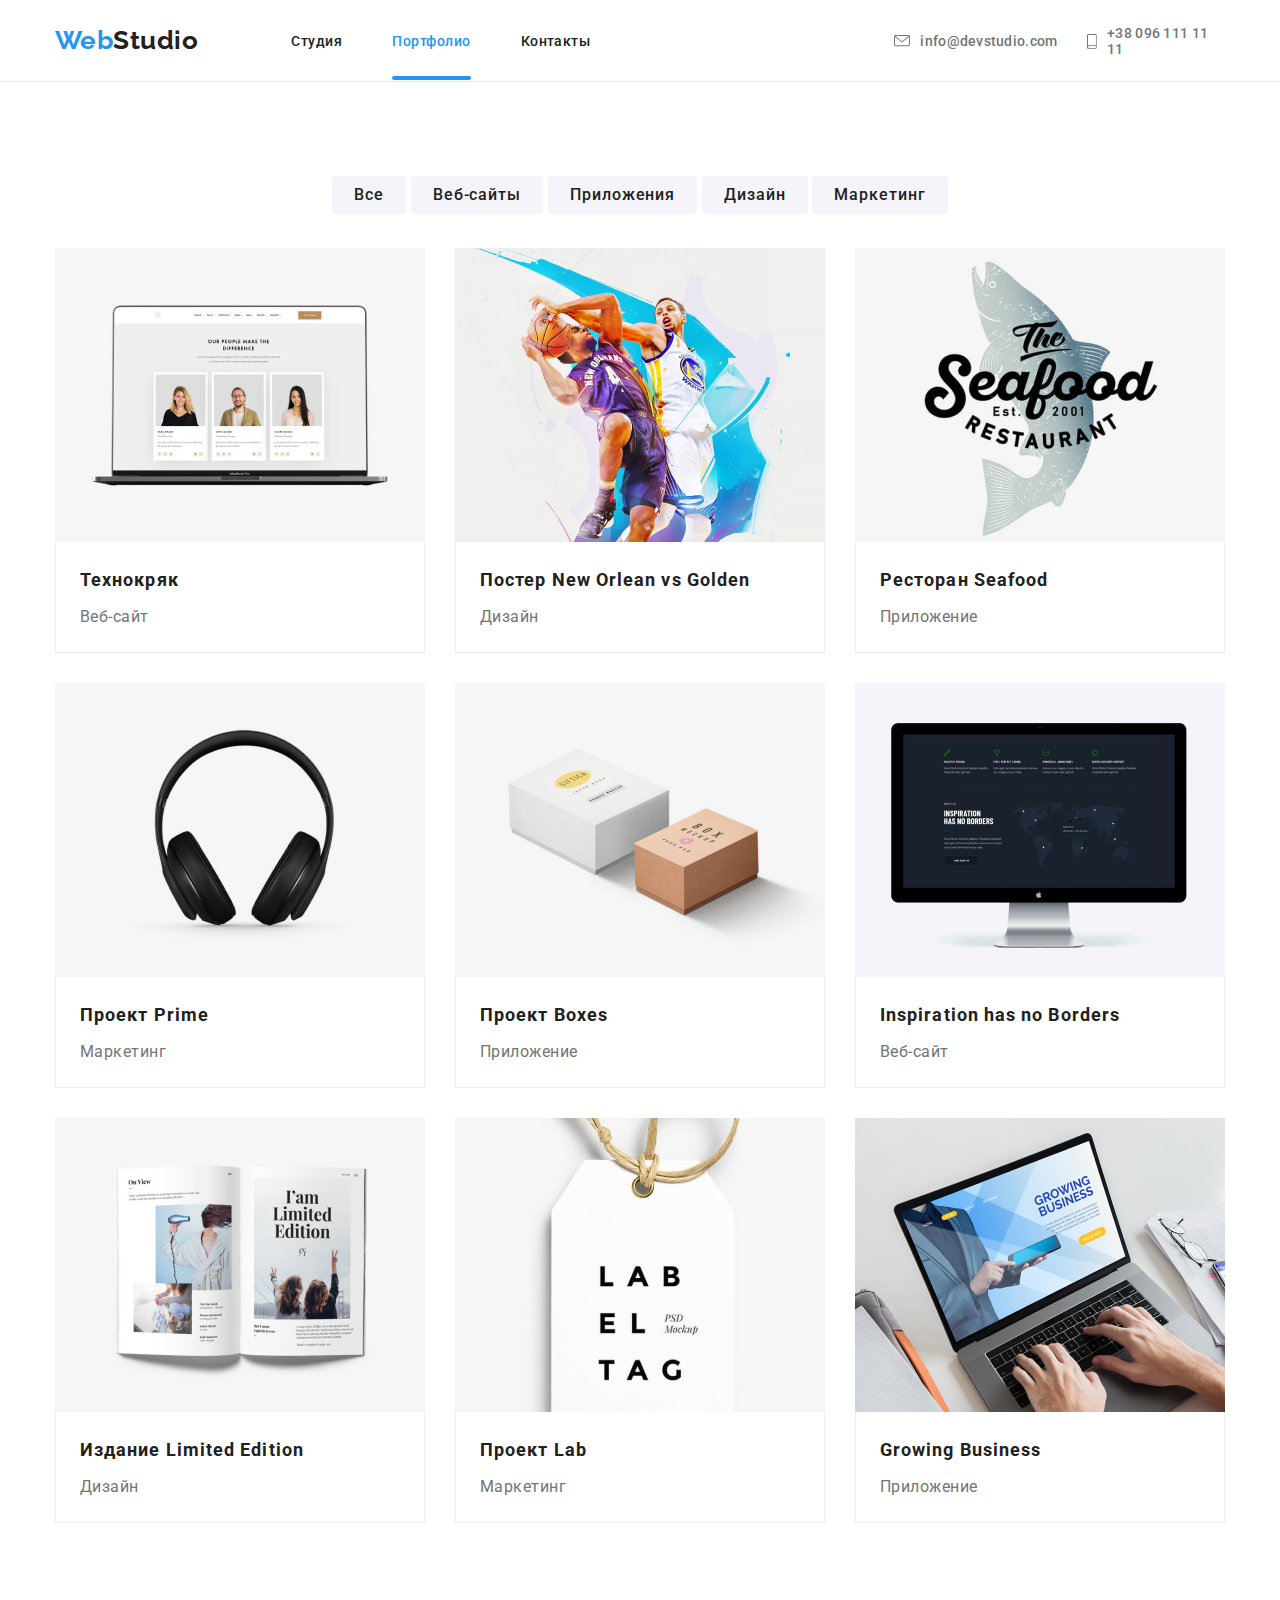
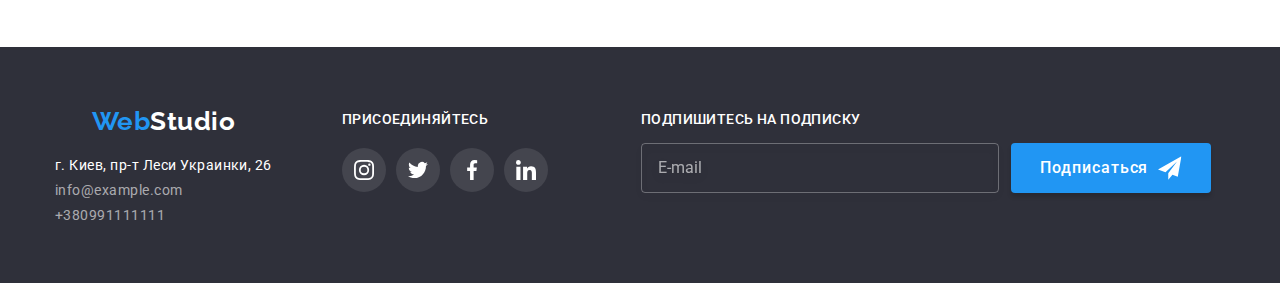
==== commit 7c9d72b5: "Исправляет сетку портфолио" ====
--- a/portfolio.html
+++ b/portfolio.html
@@ -55,12 +55,17 @@
         <button type="button" class="btn btn--portfolio">Дизайн</button>
         <button type="button" class="btn btn--portfolio">Маркетинг</button>
       </div>
-      <div class="our-work-container container">
-        <ul class="card-grid flexbox list">
-          <li class="card-grid__item">
-            <div class="card-grid__container">
-              <a href="">
-                <img src="./images/techcrack.jpg" alt="Экран ноутбука" width="370" />
+      <div class="our-work-container">
+        <ul class="card-grid list">
+          <li class="card-grid__item">
+            <div class="card-grid__container">
+              <a href="">
+                <picture>
+                  <source media="(min-width: 1200px)" srcset="./images/desktop/techcrack-370.jpg 1x, ./images/desktop/techcrack-370@2x.jpg 2x" />
+                  <source media="(min-width: 768px)" srcset="./images/tablet/techcrack-354.jpg 1x, ./images/tablet/techcrack-354@2x.jpg 2x" />
+                  <source media="(max-width: 767px)" srcset="./images/mobile/techcrack-450.jpg 1x, ./images/mobile/techcrack-450@2x.jpg 2x" />
+                  <img src="./images/mobile/techcrack-450.jpg" alt="Экран ноутбука" />
+                </picture>
                 <div class="card-grid__img-overlay">
                   <p>
                     Технокряк это современная площадка распространения коронавируса. Компании используют эту платформу для цифрового шпионажа и атак на защищённые сервера
@@ -78,7 +83,12 @@
           <li class="card-grid__item">
             <div class="card-grid__container">
               <a href="">
-                <img src="./images/new-orlean.jpg" alt="Баскетболисты" width="370" />
+                <picture>
+                  <source media="(min-width: 1200px)" srcset="./images/desktop/new-orlean-370.jpg 1x, ./images/desktop/new-orlean-370@2x.jpg 2x" />
+                  <source media="(min-width: 768px)" srcset="./images/tablet/new-orlean-354.jpg 1x, ./images/tablet/new-orlean-354@2x.jpg 2x" />
+                  <source media="(max-width: 767px)" srcset="./images/mobile/new-orlean-450.jpg 1x, ./images/mobile/new-orlean-450@2x.jpg 2x" />
+                  <img src="./images/mobile/new-orlean-450.jpg" alt="Баскетболисты" />
+                </picture>
                 <div class="card-grid__img-overlay">
                   <p>
                     Технокряк это современная площадка распространения коронавируса. Компании используют эту платформу для цифрового шпионажа и атак на защищённые сервера
@@ -86,7 +96,7 @@
                   </p>
                 </div>
                 <div class="card-tag">
-                  <h2 class="card-tag__title">Постер New Orlean vs Golden Star</h2>
+                  <h2 class="card-tag__title">Постер New Orlean vs Golden</h2>
                   <p class="card-tag__text">Дизайн</p>
                 </div>
                 <div class="card-grid__wrapper"></div>
@@ -96,7 +106,12 @@
           <li class="card-grid__item">
             <div class="card-grid__container">
               <a href="">
-                <img src="./images/seafood.jpg" alt="Рыба" width="370" />
+                <picture>
+                  <source media="(min-width: 1200px)" srcset="./images/desktop/seafood-370.jpg 1x, ./images/desktop/seafood-370@2x.jpg 2x" />
+                  <source media="(min-width: 768px)" srcset="./images/tablet/seafood-354.jpg 1x, ./images/tablet/seafood-354@2x.jpg 2x" />
+                  <source media="(max-width: 767px)" srcset="./images/mobile/seafood-450.jpg 1x, ./images/mobile/seafood-450@2x.jpg 2x" />
+                  <img src="./images/mobile/seafood-450.jpg" alt="Рыба" />
+                </picture>
                 <div class="card-grid__img-overlay">
                   <p>
                     Lorem ipsum dolor sit amet consectetur adipisicing elit. Error incidunt illum, magnam nemo maxime reiciendis velit voluptates ratione temporibus sapiente?
@@ -114,7 +129,12 @@
           <li class="card-grid__item">
             <div class="card-grid__container">
               <a href="">
-                <img src="./images/project-prime.jpg" alt="Наушники" width="370" />
+                <picture>
+                  <source media="(min-width: 1200px)" srcset="./images/desktop/project-prime-370.jpg 1x, ./images/desktop/project-prime-370@2x.jpg 2x" />
+                  <source media="(min-width: 768px)" srcset="./images/tablet/project-prime-354.jpg 1x, ./images/tablet/project-prime-354@2x.jpg 2x" />
+                  <source media="(max-width: 767px)" srcset="./images/mobile/project-prime-450.jpg 1x, ./images/mobile/project-prime-450@2x.jpg 2x" />
+                  <img src="./images/mobile/project-prime-450.jpg" alt="Наушники" />
+                </picture>
                 <div class="card-grid__img-overlay">
                   <p>
                     Lorem ipsum dolor sit amet consectetur adipisicing elit. Dolor consequatur reprehenderit fuga tempora ab rerum, qui porro non reiciendis, dolore ipsum expedita
@@ -132,8 +152,12 @@
           <li class="card-grid__item">
             <div class="card-grid__container">
               <a href="">
-                <img src="./images/project-boxes.jpg" alt="Коробки" width="370" />
-
+                <picture>
+                  <source media="(min-width: 1200px)" srcset="./images/desktop/project-boxes-370.jpg 1x, ./images/desktop/project-boxes-370@2x.jpg 2x" />
+                  <source media="(min-width: 768px)" srcset="./images/tablet/project-boxes-354.jpg 1x, ./images/tablet/project-boxes-354@2x.jpg 2x" />
+                  <source media="(max-width: 767px)" srcset="./images/mobile/project-boxes-450.jpg 1x, ./images/mobile/project-boxes-450@2x.jpg 2x" />
+                  <img src="./images/mobile/project-boxes-450.jpg" alt="Коробки" />
+                </picture>
                 <div class="card-grid__img-overlay">
                   <p>
                     Lorem ipsum dolor sit amet consectetur adipisicing elit. Rem, quaerat repellat voluptas placeat necessitatibus ad debitis dolor, incidunt ea et impedit! Quis,
@@ -151,7 +175,12 @@
           <li class="card-grid__item">
             <div class="card-grid__container">
               <a href="">
-                <img src="./images/inspiration.jpg" alt="Экран iMac" width="370" />
+                <picture>
+                  <source media="(min-width: 1200px)" srcset="./images/desktop/inspiration-370.jpg 1x, ./images/desktop/inspiration-370@2x.jpg 2x" />
+                  <source media="(min-width: 768px)" srcset="./images/tablet/inspiration-354.jpg 1x, ./images/tablet/inspiration-354@2x.jpg 2x" />
+                  <source media="(max-width: 767px)" srcset="./images/mobile/inspiration-450.jpg 1x, ./images/mobile/inspiration-450@2x.jpg 2x" />
+                  <img src="./images/mobile/inspiration-450.jpg" alt="Экран iMac" />
+                </picture>
                 <div class="card-grid__img-overlay">
                   <p>Lorem ipsum dolor sit amet consectetur adipisicing.</p>
                 </div>
@@ -166,7 +195,12 @@
           <li class="card-grid__item">
             <div class="card-grid__container">
               <a href="">
-                <img src="./images/limited-edition.jpg" alt="Книга" width="370" />
+                <picture>
+                  <source media="(min-width: 1200px)" srcset="./images/desktop/limited-edition-370.jpg 1x, ./images/desktop/limited-edition-370@2x.jpg 2x" />
+                  <source media="(min-width: 768px)" srcset="./images/tablet/limited-edition-354.jpg 1x, ./images/tablet/limited-edition-354@2x.jpg 2x" />
+                  <source media="(max-width: 767px)" srcset="./images/mobile/limited-edition-450.jpg 1x, ./images/mobile/limited-edition-450@2x.jpg 2x" />
+                  <img src="./images/mobile/limited-edition-450.jpg" alt="Книга" />
+                </picture>
                 <div class="card-grid__img-overlay">
                   <p>Lorem ipsum dolor sit amet consectetur adipisicing elit. Recusandae soluta incidunt doloremque accusantium voluptas, ut eius ratione aperiam. Est, nostrum?</p>
                 </div>
@@ -181,7 +215,12 @@
           <li class="card-grid__item">
             <div class="card-grid__container">
               <a href="">
-                <img src="./images/project-lab.jpg" alt="Lab el Tag" width="370" />
+                <picture>
+                  <source media="(min-width: 1200px)" srcset="./images/desktop/project-lab-370.jpg 1x, ./images/desktop/project-lab-370@2x.jpg 2x" />
+                  <source media="(min-width: 768px)" srcset="./images/tablet/project-lab-354.jpg 1x, ./images/tablet/project-lab-354@2x.jpg 2x" />
+                  <source media="(max-width: 767px)" srcset="./images/mobile/project-lab-450.jpg 1x, ./images/mobile/project-lab-450@2x.jpg 2x" />
+                  <img src="./images/mobile/project-lab-450.jpg" alt="Lab el Tag" />
+                </picture>
                 <div class="card-grid__img-overlay">
                   <p>Lorem ipsum, dolor sit amet consectetur adipisicing elit. Veniam, excepturi.</p>
                 </div>
@@ -196,7 +235,12 @@
           <li class="card-grid__item">
             <div class="card-grid__container">
               <a href="">
-                <img src="./images/growing-business.jpg" alt="Ноутбук" width="370" />
+                <picture>
+                  <source media="(min-width: 1200px)" srcset="./images/desktop/growing-business-370.jpg 1x, ./images/desktop/growing-business-370@2x.jpg 2x" />
+                  <source media="(min-width: 768px)" srcset="./images/tablet/growing-business-354.jpg 1x, ./images/tablet/growing-business-354@2x.jpg 2x" />
+                  <source media="(max-width: 767px)" srcset="./images/mobile/growing-business-450.jpg 1x, ./images/mobile/growing-business-450@2x.jpg 2x" />
+                  <img src="./images/mobile/growing-business-450.jpg" alt="Ноутбук" />
+                </picture>
                 <div class="card-grid__img-overlay">
                   <p>Lorem ipsum dolor sit amet consectetur adipisicing elit. Tenetur quod culpa distinctio nam voluptas id!</p>
                 </div>
--- a/css/main.min.css
+++ b/css/main.min.css
@@ -1,2 +1,2 @@
-/*! modern-normalize v1.0.0 | MIT License | https://github.com/sindresorhus/modern-normalize */*,*::before,*::after{box-sizing:border-box}:root{-moz-tab-size:4;tab-size:4}html{line-height:1.15;-webkit-text-size-adjust:100%}body{margin:0}body{font-family:system-ui,-apple-system,"Segoe UI",Roboto,Helvetica,Arial,sans-serif,"Apple Color Emoji","Segoe UI Emoji"}hr{height:0;color:inherit}abbr[title]{text-decoration:underline dotted}b,strong{font-weight:bolder}code,kbd,samp,pre{font-family:ui-monospace, SFMono-Regular, Consolas, 'Liberation Mono', Menlo, monospace;font-size:1em}small{font-size:80%}sub,sup{font-size:75%;line-height:0;position:relative;vertical-align:baseline}sub{bottom:-0.25em}sup{top:-0.5em}table{text-indent:0;border-color:inherit}button,input,optgroup,select,textarea{font-family:inherit;font-size:100%;line-height:1.15;margin:0}button,select{text-transform:none}button,[type='button'],[type='reset'],[type='submit']{-webkit-appearance:button}::-moz-focus-inner{border-style:none;padding:0}:-moz-focusring{outline:1px dotted ButtonText}:-moz-ui-invalid{box-shadow:none}legend{padding:0}progress{vertical-align:baseline}::-webkit-inner-spin-button,::-webkit-outer-spin-button{height:auto}[type='search']{-webkit-appearance:textfield;outline-offset:-2px}::-webkit-search-decoration{-webkit-appearance:none}::-webkit-file-upload-button{-webkit-appearance:button;font:inherit}summary{display:list-item}h1,h2,h3,p{margin:0px;padding:0px}img{display:block;width:100%;height:auto}a{text-decoration:none}.is-hidden{display:none}.list{list-style:none;margin:0px;padding:0px}.flexbox{display:flex}.justify-center{align-items:center;justify-content:flex-end}.container{width:auto;max-width:1200px;padding:0px 15px 0 15px;margin-top:0px;margin-bottom:0px;margin-right:auto;margin-left:auto;justify-content:space-between}@media screen and (max-width: 767px){.container{width:100%}}.page-header{position:relative;width:100%;background-color:#fff;padding-top:10px;padding-bottom:9px;border-bottom:1px solid #ececec;display:flex}@media screen and (min-width: 768px){.page-header{padding-top:21px;padding-bottom:20px}}@media screen and (min-width: 1200px){.page-header{padding-top:25px;padding-bottom:24px}}.menu-container{display:flex}@media screen and (max-width: 767px){.menu-container{box-shadow:0px 4px 8px rgba(0,0,0,0.04),0px 2px 4px rgba(0,0,0,0.08),0px 1px 3px rgba(0,0,0,0.16);display:none;text-align:center;position:absolute;padding-top:60px;padding-bottom:60px;top:60px;left:0;margin-left:auto;margin-right:auto;width:100%;background-color:#fff;z-index:50}.menu-container.is-open{display:block}}@media screen and (max-width: 767px){.main-nav{display:flex;justify-content:center}}@media screen and (min-width: 768px){.main-nav{margin-right:84px;align-items:center;justify-content:flex-end}}@media screen and (min-width: 1200px){.main-nav{margin-right:304px}}@media screen and (min-width: 768px){.main-nav__list{margin-left:93px}}@media screen and (max-width: 767px){.main-nav__list{display:block}}@media screen and (min-width: 768px){.main-nav__item:not(:last-child){margin-right:50px}}.main-nav__link{display:inline-block;text-decoration:none;color:#212121;font-weight:500;font-size:14px;margin-bottom:40px;transition:all 250ms cubic-bezier(0.4, 0, 0.2, 1) 0s}.main-nav__link:hover,.main-nav__link:focus{color:#2196f3}@media screen and (min-width: 768px){.main-nav__link{display:block;margin:0}}@media screen and (max-width: 767px){.main-nav__link{position:relative;font-size:18px}}.link--current{color:#2196f3}@media screen and (min-width: 767px){.link--current{position:relative}}.link--current:after{content:'';position:absolute;background-color:#2196f3;height:4px;border-radius:4px;width:100%;bottom:-10px;left:0}@media screen and (min-width: 768px) and (max-width: 1199px){.link--current:after{left:0;bottom:-32px}}@media screen and (min-width: 1200px){.link--current:after{bottom:-31px}}@media screen and (max-width: 767px){.header-contacts{display:flex;flex-direction:column}}@media screen and (min-width: 768px) and (max-width: 1199px){.header-contacts{display:flex;flex-direction:column;align-items:flex-start}}@media screen and (min-width: 1200px){.header-contacts{display:flex}}.header-contacts__link{display:flex;flex-direction:row;align-items:center;font-weight:500;font-size:12px;color:#757575;transition:all 250ms cubic-bezier(0.4, 0, 0.2, 1) 0s}@media screen and (max-width: 767px){.header-contacts__link{font-size:18px}}.header-contacts__link:hover,.header-contacts__link:focus{color:#2196f3;text-decoration:underline}@media screen and (min-width: 1200px){.header-contacts__link{font-size:14px;inline-size:1.14;letter-spacing:0.02em}}@media screen and (min-width: 767px){.header-contacts__item{display:flex;justify-content:center;align-items:center}}@media screen and (max-width: 767px){.header-contacts__item{margin-top:16px;margin-right:auto;margin-left:auto}.header-contacts__item:first-child{margin-top:20px}}@media screen and (min-width: 768px) and (max-width: 1199px){.header-contacts__item:not(:last-child){margin-bottom:10px}}@media screen and (min-width: 1200px){.header-contacts__item:not(:last-child){margin-right:30px}}.header-contacts__icon{display:block;margin-right:10px;fill:#757575;transition:all 250ms cubic-bezier(0.4, 0, 0.2, 1) 0s}.header-contacts__link:hover .header-contacts__icon,.header-contacts__link:focus .header-contacts__icon{fill:#2196f3}.menu-button{border-style:none;border:none;background-color:#ffffff;width:40px;height:40px;padding:auto}@media screen and (min-width: 767px){.menu-button{display:none}}.menu-button .icon-cross{display:none}.menu-button.is-open .icon-cross{display:block}.menu-button.is-open .icon-menu{display:none}.logo{text-decoration:none;color:#212121;font-family:Raleway, sans-serif;font-weight:700;font-size:24px;display:flex;justify-content:center;align-items:center}@media screen and (min-width: 1200px){.logo{font-size:26px;inline-size:1.2}}.btn{text-decoration:none;border-radius:4px;border-style:none;cursor:pointer;font-weight:500;font-size:16px;line-height:1.87;letter-spacing:0.06em;background-color:#2196f3;box-shadow:0px 4px 4px rgba(0,0,0,0.15);color:#fff;transition:all 250ms cubic-bezier(0.4, 0, 0.2, 1) 0s}@media screen and (min-width: 1200px){.social-links{margin-top:60px;margin-right:93px;text-align:left}}@media screen and (max-width: 767px){.social-links{margin-top:60px}}@media screen and (min-width: 768px){.social-links{margin-top:5px}}.social-links__grid{display:flex;width:206px;margin-left:auto;margin-right:auto}.social-links__title{margin-bottom:20px;font-weight:500;font-size:14px;line-height:1.14;letter-spacing:0.03em;text-transform:uppercase;color:#fff}.social-links__item{margin-right:10px;flex-basis:calc((100% - 3 * 10px) / 4)}.social-links__item:last-child{margin-right:0px}.social-links__link{display:flex;align-items:center;width:44px;height:44px;justify-content:center;fill:#fff;background-color:rgba(255,255,255,0.1);border-radius:50%;transition:cubic-bezier(0.4, 0, 0.2, 1);transition-duration:250ms}.social-links__link:hover,.social-links__link:focus{background-color:#2196f3;border-radius:50%}body{color:#757575;background-color:#fff;font-family:Roboto;letter-spacing:0.03em;font-style:normal;font-weight:400}.section__title{color:#212121;font-size:28px;font-weight:700}@media screen and (min-width: 1200px){.section__title{font-size:36px}}.hero{background-color:#c4c4c4;padding-top:118px;padding-bottom:118px;background-image:linear-gradient(rgba(47,48,58,0.4) 50%, rgba(47,48,58,0.4) 50%),url(../images/mobile/hero-bg.jpg);background-position:center, center;background-repeat:no-repeat, no-repeat;background-size:cover, cover}@media screen and (min-device-pixel-ratio: 2), screen and (min-resolution: 192dpi), screen and (min-resolution: 2dppx){.hero{background-image:linear-gradient(rgba(47,48,58,0.4) 50%, rgba(47,48,58,0.4) 50%),url(../images/mobile/hero-bg@2x.jpg)}}@media screen and (min-width: 768px) and (max-width: 1199px){.hero{background-image:linear-gradient(rgba(47,48,58,0.4) 50%, rgba(47,48,58,0.4) 50%),url(../images/tablet/hero-bg.jpg)}}@media screen and (min-width: 768px) and (max-width: 1199px) and (min-device-pixel-ratio: 2), screen and (min-width: 768px) and (max-width: 1199px) and (min-resolution: 192dpi), screen and (min-width: 768px) and (max-width: 1199px) and (min-resolution: 2dppx){.hero{background-image:linear-gradient(rgba(47,48,58,0.4) 50%, rgba(47,48,58,0.4) 50%),url(../images/tablet/hero-bg@2x.jpg)}}@media screen and (min-width: 1200px){.hero{background-image:linear-gradient(rgba(47,48,58,0.4) 50%, rgba(47,48,58,0.4) 50%),url(../images/desktop/hero-bg.jpg);background-position:center, center;background-repeat:no-repeat, no-repeat;background-size:1600px, 1600px;padding-top:200px;padding-bottom:200px}}@media screen and (min-width: 1200px) and (min-device-pixel-ratio: 2), screen and (min-width: 1200px) and (min-resolution: 192dpi), screen and (min-width: 1200px) and (min-resolution: 2dppx){.hero{background-image:linear-gradient(rgba(47,48,58,0.4) 50%, rgba(47,48,58,0.4) 50%),url(../images/desktop/hero-bg@2x.jpg)}}.hero__container{text-align:center;width:100%}.hero__title{text-decoration:none;font-weight:700;font-size:26px;inline-size:1.62;color:#fff;text-align:center;text-transform:uppercase;letter-spacing:0.06em}@media screen and (min-width: 1200px){.hero__title{font-size:44px}}.btn--hero{display:inline-block;text-decoration:none;padding:10px 32px;margin-top:30px}.features__image-container{width:auto;background-color:#f5f4fa;border-radius:4px;margin-bottom:30px;padding:25px 100px;display:flex;align-items:center;justify-content:center}.features-section{padding-top:60px;padding-bottom:60px}@media screen and (min-width: 1200px){.features-section{padding-top:94px;padding-bottom:94px}}@media screen and (min-width: 768px){.features{display:flex;flex-direction:row;flex-wrap:wrap}}.features__title{color:#212121;text-transform:uppercase;font-size:16px;font-weight:700}@media screen and (max-width: 1199px){.features__title{text-align:center}}@media screen and (min-width: 1200px){.features__title{font-size:14px}}.features__text{font-weight:400;margin-top:10px;line-height:1.71;letter-spacing:0.03em;font-size:14px}@media screen and (max-width: 1199px){.features__grid:not(:last-child){margin-bottom:30px}}@media screen and (min-width: 480px){.features__grid{min-width:450px}}@media screen and (min-width: 768px) and (max-width: 1199px){.features__grid{flex-basis:calc((100% - 1 * 30px) / 2);min-width:354px;margin-right:30px}.features__grid:nth-child(2n){margin-right:0px}}@media screen and (min-width: 1200px){.features__grid{flex-basis:calc((100% - 3 * 30px) / 4);min-width:270px;margin-right:30px}.features__grid:last-child{margin-right:0px}}.our-work__section{padding-top:0px;padding-bottom:94px;text-align:center}@media screen and (max-width: 1199px){.our-work__section{display:none}}.our-work__grid{display:flex;flex-direction:row;flex-wrap:wrap;margin-top:50px}.our-work__item{display:flex;position:relative;margin-right:30px;flex-basis:calc((100% - 2 * 30px) / 3)}.our-work__item:nth-child(3n){margin-right:0px}.our-work__overlay{display:flex;position:absolute;bottom:0;align-items:center;justify-content:center;background-color:rgba(47,48,58,0.8);width:100%;height:70px;font-weight:500;font-size:14px;text-transform:uppercase;color:#fff}.team-section{background-color:#f5f4fa;text-align:center;padding-top:60px;padding-bottom:60px}@media screen and (min-width: 1200px){.team-section{padding-top:94px;padding-bottom:94px}}.team-grid{margin-top:30px;margin-left:auto;margin-right:auto}@media screen and (min-width: 480px){.team-grid{display:flex;flex-wrap:wrap;align-items:center}}@media screen and (min-width: 768px){.team-grid{display:flex;flex-wrap:wrap;margin-right:0;margin-left:0;justify-content:center}}@media screen and (min-width: 1200px){.team-grid{margin-top:50px;display:flex;flex-wrap:nowrap}}.team-grid__item{margin-bottom:30px}@media screen and (min-width: 768px) and (max-width: 1199px){.team-grid__item{margin-right:30px;margin-bottom:30px;flex-basis:calc((100% - 1 * 30px) / 2)}.team-grid__item:nth-child(2n){margin-right:0px}.team-grid__item:nth-child(n+3){margin-bottom:0px}}@media screen and (min-width: 1200px){.team-grid__item{margin-right:30px;margin-bottom:0;flex-basis:calc((100% - 3 * 30px) / 4)}.team-grid__item:nth-child(4n){margin-right:0px}}.team-grid__card{padding-bottom:24px;width:100%;height:auto;background-color:#fff;box-shadow:0px 1px 3px rgba(0,0,0,0.12),0px 1px 1px rgba(0,0,0,0.14),0px 2px 1px rgba(0,0,0,0.2);border-radius:0px 0px 4px 4px}@media screen and (min-width: 1200px){.team-grid__card{padding-bottom:30px}}.team-grid__name{margin-top:30px;color:#212121;font-weight:500}.team-grid__position{margin-top:10px;font-weight:400}.team__social-container{width:206px;margin-right:auto;margin-left:auto;padding-top:16px}.team__link{border-radius:50%;background-color:#fff;transition:all 250ms cubic-bezier(0.4, 0, 0.2, 1) 0s}.team__link:hover,.team__link:focus{background-color:#2196f3}.team__link--icon{transition:all 250ms cubic-bezier(0.4, 0, 0.2, 1) 0s;fill:#afb1b8}.team__link:hover .team__link--icon,.team__link:focus .team__link--icon{fill:#fff}.custumers-container{text-align:center;padding-top:60px;padding-bottom:60px}@media screen and (min-width: 1200px){.custumers-container{padding-top:94px;padding-bottom:94px}}.custumers-grid{margin-top:50px}@media screen and (max-width: 479px){.custumers-grid{display:flex;flex-direction:column;align-items:center}}@media screen and (min-width: 480px){.custumers-grid{display:flex;flex-wrap:wrap;justify-content:center}}.custumers-grid__item{width:210px;height:90px;align-items:center;justify-content:center;border:1px solid #afb1b8;border-radius:4px;transition:all 250ms cubic-bezier(0.4, 0, 0.2, 1) 0s}.custumers-grid__item:not(:last-child){margin-bottom:10px}@media screen and (min-width: 480px){.custumers-grid__item{flex-basis:calc((100% - 1 * 30px) / 2);margin-bottom:30px}.custumers-grid__item:nth-child(odd){margin-right:30px}}@media screen and (min-width: 768px){.custumers-grid__item{flex-basis:calc((100% - 2 * 30px) / 3);max-width:226px;margin-bottom:30px;margin-right:30px}.custumers-grid__item:nth-child(3n+3){margin-right:0px}}@media screen and (min-width: 1200px){.custumers-grid__item{flex-basis:calc((100% - 5 * 30px) / 6)}.custumers-grid__item:nth-child(odd){margin-right:30px;margin-bottom:30px}}@media screen and (min-width: 768px){.custumers-grid__item{display:flex;flex-wrap:wrap}}@media screen and (min-width: 1200px){.custumers-grid__item{display:flex;flex-wrap:nowrap}}.custumers-grid__item:last-child{margin-right:0}.custumers-grid__item:hover,.custumers-grid__item:focus{border-color:#2196f3;fill:#2196f3}.custumers-grid__icon{transition:all 250ms cubic-bezier(0.4, 0, 0.2, 1) 0s;fill:#afb1b8}.custumers-grid__item:hover .custumers-grid__icon,.custumers-grid__item:focus .custumers-grid__icon{border-color:#2196f3;fill:#2196f3}.custumers-grid__link{display:flex;align-items:center;justify-content:center;width:100%;height:100%}.backdrop{position:fixed;top:0;left:0;height:100%;width:100%;background-color:rgba(0,0,0,0.2);z-index:100;display:flex;justify-content:center;align-items:center}.is-hidden{display:none}.modal{box-shadow:0px 1px 3px rgba(0,0,0,0.12),0px 1px 1px rgba(0,0,0,0.14),0px 2px 1px rgba(0,0,0,0.2);border-radius:4px;position:fixed;max-width:450px;min-width:350px;height:608px;background:#ffffff;padding:40px;z-index:101;animation:backIn 2s linear 0s 1;text-align:center;margin:15px}@media screen and (min-width: 1199px){.modal{max-width:528px;height:581px}}.modal__title{font-size:20px;font-weight:700;font-size:20px;color:#212121;margin-bottom:12px}@keyframes backIn{0%{transform:scale(0.1);transform:translate(0, -1200px);opacity:0.7}70%{transform:scale(0.7);opacity:0.9}100%{transform:scale(1);transform:translate(0);opacity:1}}.modal-btn{position:absolute;height:30px;width:30px;border-style:none;border:1px solid rgba(0,0,0,0.1);border-radius:50%;background-color:#fff;cursor:pointer;padding:0;margin:0;top:8px;right:8px}.modal-btn__icon{width:11px;height:11px}.modal-btn:hover .modal-btn__icon{fill:#2196f3;transition:250ms cubic-bezier(0.4, 0, 0.2, 1)}.form-feedback{display:flex;flex-direction:column;text-align:left}.form-field{position:relative;margin-bottom:10px;font-size:12px;letter-spacing:0.01em}.form-field__title{display:block;margin-bottom:4px;font-size:12px}.form-field__input{display:block;position:relative;padding:12px 35px;width:100%;font-size:13px;border:1px solid rgba(33,33,33,0.2);box-sizing:border-box;border-radius:4px;transition:250ms cubic-bezier(0.4, 0, 0.2, 1)}.form-field__input:focus{outline-color:#2196f3;fill:#2196f3}.form-field__icon{position:absolute;left:3%;top:55%;transition:250ms cubic-bezier(0.4, 0, 0.2, 1)}.form-field__input:focus+.form-field__icon{outline-color:#2196f3;fill:#2196f3}.form-textarea{resize:none;width:100%;height:120px;padding:12px 16px;margin-bottom:20px;font-size:14px;line-height:1.14;letter-spacing:0.01em;border:1px solid rgba(33,33,33,0.2);box-sizing:border-box;border-radius:4px;transition:250ms cubic-bezier(0.4, 0, 0.2, 1)}.form-textarea:focus{outline-color:#2196f3}.checkbox{position:relative;margin-right:0px;text-align:right}@media screen and (min-width: 1200px){.checkbox{margin-right:12px}}.checkbox__checked{position:absolute;top:62%;transform:translateY(-70%);left:5px;width:16px;height:15px;border:2px solid #212121;border-radius:2px}@media screen and (max-width: 1199px){.checkbox__checked{left:0px;text-align:right}}.checkbox__label{font-size:14px;line-height:1.71;letter-spacing:0.03em;user-select:none}@media screen and (max-width: 1199px){.checkbox__label{font-size:12px}}.checkbox__input:checked+.checkbox__checked{background-color:#2196f3;border-color:#2196f3;background-image:url(../images/checkbox-sign.svg);background-position:center}.submit--btn{margin-left:auto;margin-right:auto;margin-top:30px;padding:10px 55px}.our-work{text-align:center;padding-top:60px;padding-bottom:60px}@media screen and (min-width: 1200px){.our-work{padding-top:94px;padding-bottom:94px}}.btn--portfolio{padding:6px 22px;background-color:#f5f4fa;color:#212121;box-shadow:none;line-height:1.62}.btn--portfolio:hover,.btn--portfolio:focus{background-color:#2196f3;box-shadow:0px 3px 1px rgba(0,0,0,0.1),0px 1px 2px rgba(0,0,0,0.08),0px 2px 2px rgba(0,0,0,0.12);color:#fff}.our-work-container{margin-top:34px}.card-grid{flex-wrap:wrap;flex-direction:row}.card-grid__item{padding-right:30px;padding-bottom:30px}@media screen and (min-width: 1200px){.card-grid__item{flex-basis:calc((100% - 2 * 30px) / 3)}}@media screen and (min-width: 768px) and (max-width: 1199px){.card-grid__item{flex-basis:calc((100% - 1 * 30px) / 2)}}.card-grid__item:nth-child(3+1){padding-right:0px}.card-grid__container{position:relative;transition:all 250ms cubic-bezier(0.4, 0, 0.2, 1) 0ms;overflow:hidden;z-index:5}.card-grid__container:hover,.card-grid__container:focus{box-shadow:0px 1px 1px rgba(0,0,0,0.12),0px 4px 4px rgba(0,0,0,0.06),1px 4px 6px rgba(0,0,0,0.16)}.card-grid__img-overlay{display:flex;padding:40px 24px;position:absolute;background-color:rgba(33,150,243,0.9);width:100%;height:294px;top:0;left:0;text-align:left;font-size:18px;line-height:1.56;color:#fff;transform:translateY(100%);transition:transform 250ms cubic-bezier(0.4, 0, 0.2, 1) 0ms;z-index:1}@media screen and (min-width: 1200px){.card-grid__img-overlay{padding:63px 24px}}.card-grid__container:hover .card-grid__img-overlay,.card-grid__container:focus .card-grid__img-overlay{transform:translateY(0);transition-delay:100ms}.card-grid__wrapper{position:absolute;bottom:0;width:370px;height:110px;background-color:#fff;z-index:3}.card-tag{padding:20px 24px;text-align:left;border:1px solid #eeeeee;border-top:none;position:relative;z-index:4}.card-tag__title{text-align:left;color:#212121;font-size:18px;line-height:2;letter-spacing:0.06em}.card-tag__text{text-align:left;margin-top:4px;color:#757575;font-size:16px;line-height:1.87}.accent{color:#2196f3}.footer{background-color:#2f303a;padding-top:60px;padding-bottom:60px;text-align:center}.footer--logo{color:#fff}@media screen and (min-width: 768px){.footer-container{display:flex;flex-wrap:wrap;justify-content:center}}@media screen and (min-width: 1200px){.footer-container{flex-wrap:nowrap;justify-content:left}}.adress-container{color:#fff}@media screen and (min-width: 1200px){.adress-container{margin-right:70px;text-align:left;font-size:14px}}@media screen and (min-width: 768px) and (max-width: 1199px){.adress-container{margin-right:70px;width:50%}}.address{font-weight:400;font-style:normal;color:#fff;margin-top:20px}.address__text{display:block}.address__item{display:block;text-decoration:none;font-weight:400;font-size:14px;color:rgba(255,255,255,0.6);margin-top:9px}.address__item:hover,.address__item:focus{color:#2196f3;text-decoration:underline}@media screen and (max-width: 767px){.subscribe{margin-top:60px}}@media screen and (min-width: 768px) and (max-width: 1199px){.subscribe{min-width:450px;margin-top:60px}}@media screen and (min-width: 1200px){.subscribe{text-align:left}}.subscribe__title{font-weight:500;font-size:14px;line-height:1.14;letter-spacing:0.03em;text-transform:uppercase;color:#fff}@media screen and (min-width: 1200px){.subscribe__title{margin-top:5px}}.subscribe-form{margin-top:20px;margin-left:auto;margin-right:auto;position:relative}@media screen and (min-width: 768) and (max-width: 1199px){.subscribe-form{width:100%}}@media screen and (min-width: 1200px){.subscribe-form{margin-top:15px;display:flex}}.subscribe-form__input{width:100%;height:50px;padding:15px 16px;background-color:transparent;border-style:none;border:1px solid rgba(255,255,255,0.3);filter:drop-shadow(0px 4px 4px rgba(0,0,0,0.15));border-radius:4px;font-size:16px;line-height:1.25;color:#fff;transition:250ms cubic-bezier(0.4, 0, 0.2, 1)}@media screen and (min-width: 1200px){.subscribe-form__input{min-width:358px;width:100%}}.subscribe-form__input::placeholder{color:rgba(255,255,255,0.6)}.subscribe-form__input:focus{border-color:#fff}.subscribe-form__btn{margin-left:auto;margin-right:auto;margin-top:20px;display:flex;align-items:center;border-style:none;cursor:pointer;text-align:left;padding:10px 29px;width:200px;height:50px;background:#2196f3;box-shadow:0px 4px 4px rgba(0,0,0,0.15);border-radius:4px;font-weight:500;font-size:16px;line-height:1.87;letter-spacing:0.06em;color:#fff}@media screen and (min-width: 1200px){.subscribe-form__btn{margin-left:12px;margin-top:0}}.subscribe-form__btn--icon{width:24px;height:24px;margin-left:10px}
+/*! modern-normalize v1.0.0 | MIT License | https://github.com/sindresorhus/modern-normalize */*,*::before,*::after{box-sizing:border-box}:root{-moz-tab-size:4;tab-size:4}html{line-height:1.15;-webkit-text-size-adjust:100%}body{margin:0}body{font-family:system-ui,-apple-system,"Segoe UI",Roboto,Helvetica,Arial,sans-serif,"Apple Color Emoji","Segoe UI Emoji"}hr{height:0;color:inherit}abbr[title]{text-decoration:underline dotted}b,strong{font-weight:bolder}code,kbd,samp,pre{font-family:ui-monospace, SFMono-Regular, Consolas, 'Liberation Mono', Menlo, monospace;font-size:1em}small{font-size:80%}sub,sup{font-size:75%;line-height:0;position:relative;vertical-align:baseline}sub{bottom:-0.25em}sup{top:-0.5em}table{text-indent:0;border-color:inherit}button,input,optgroup,select,textarea{font-family:inherit;font-size:100%;line-height:1.15;margin:0}button,select{text-transform:none}button,[type='button'],[type='reset'],[type='submit']{-webkit-appearance:button}::-moz-focus-inner{border-style:none;padding:0}:-moz-focusring{outline:1px dotted ButtonText}:-moz-ui-invalid{box-shadow:none}legend{padding:0}progress{vertical-align:baseline}::-webkit-inner-spin-button,::-webkit-outer-spin-button{height:auto}[type='search']{-webkit-appearance:textfield;outline-offset:-2px}::-webkit-search-decoration{-webkit-appearance:none}::-webkit-file-upload-button{-webkit-appearance:button;font:inherit}summary{display:list-item}h1,h2,h3,p{margin:0px;padding:0px}img{display:block;width:100%;height:auto}a{text-decoration:none}.is-hidden{display:none}.list{list-style:none;margin:0px;padding:0px}.flexbox{display:flex}.justify-center{align-items:center;justify-content:flex-end}.container{width:auto;max-width:1200px;padding:0px 15px 0 15px;margin-top:0px;margin-bottom:0px;margin-right:auto;margin-left:auto;justify-content:space-between}@media screen and (max-width: 767px){.container{width:100%}}.page-header{position:relative;width:100%;background-color:#fff;padding-top:10px;padding-bottom:9px;border-bottom:1px solid #ececec;display:flex}@media screen and (min-width: 768px){.page-header{padding-top:21px;padding-bottom:20px}}@media screen and (min-width: 1200px){.page-header{padding-top:25px;padding-bottom:24px}}.menu-container{display:flex}@media screen and (max-width: 767px){.menu-container{box-shadow:0px 4px 8px rgba(0,0,0,0.04),0px 2px 4px rgba(0,0,0,0.08),0px 1px 3px rgba(0,0,0,0.16);display:none;text-align:center;position:absolute;padding-top:60px;padding-bottom:60px;top:60px;left:0;margin-left:auto;margin-right:auto;width:100%;background-color:#fff;z-index:50}.menu-container.is-open{display:block}}@media screen and (max-width: 767px){.main-nav{display:flex;justify-content:center}}@media screen and (min-width: 768px){.main-nav{margin-right:84px;align-items:center;justify-content:flex-end}}@media screen and (min-width: 1200px){.main-nav{margin-right:304px}}@media screen and (min-width: 768px){.main-nav__list{margin-left:93px}}@media screen and (max-width: 767px){.main-nav__list{display:block}}@media screen and (min-width: 768px){.main-nav__item:not(:last-child){margin-right:50px}}.main-nav__link{display:inline-block;text-decoration:none;color:#212121;font-weight:500;font-size:14px;margin-bottom:40px;transition:all 250ms cubic-bezier(0.4, 0, 0.2, 1) 0s}.main-nav__link:hover,.main-nav__link:focus{color:#2196f3}@media screen and (min-width: 768px){.main-nav__link{display:block;margin:0}}@media screen and (max-width: 767px){.main-nav__link{position:relative;font-size:18px}}.link--current{color:#2196f3}@media screen and (min-width: 767px){.link--current{position:relative}}.link--current:after{content:'';position:absolute;background-color:#2196f3;height:4px;border-radius:4px;width:100%;bottom:-10px;left:0}@media screen and (min-width: 768px) and (max-width: 1199px){.link--current:after{left:0;bottom:-32px}}@media screen and (min-width: 1200px){.link--current:after{bottom:-31px}}@media screen and (max-width: 767px){.header-contacts{display:flex;flex-direction:column}}@media screen and (min-width: 768px) and (max-width: 1199px){.header-contacts{display:flex;flex-direction:column;align-items:flex-start}}@media screen and (min-width: 1200px){.header-contacts{display:flex}}.header-contacts__link{display:flex;flex-direction:row;align-items:center;font-weight:500;font-size:12px;color:#757575;transition:all 250ms cubic-bezier(0.4, 0, 0.2, 1) 0s}@media screen and (max-width: 767px){.header-contacts__link{font-size:18px}}.header-contacts__link:hover,.header-contacts__link:focus{color:#2196f3;text-decoration:underline}@media screen and (min-width: 1200px){.header-contacts__link{font-size:14px;inline-size:1.14;letter-spacing:0.02em}}@media screen and (min-width: 767px){.header-contacts__item{display:flex;justify-content:center;align-items:center}}@media screen and (max-width: 767px){.header-contacts__item{margin-top:16px;margin-right:auto;margin-left:auto}.header-contacts__item:first-child{margin-top:20px}}@media screen and (min-width: 768px) and (max-width: 1199px){.header-contacts__item:not(:last-child){margin-bottom:10px}}@media screen and (min-width: 1200px){.header-contacts__item:not(:last-child){margin-right:30px}}.header-contacts__icon{display:block;margin-right:10px;fill:#757575;transition:all 250ms cubic-bezier(0.4, 0, 0.2, 1) 0s}.header-contacts__link:hover .header-contacts__icon,.header-contacts__link:focus .header-contacts__icon{fill:#2196f3}.menu-button{border-style:none;border:none;background-color:#ffffff;width:40px;height:40px;padding:auto}@media screen and (min-width: 767px){.menu-button{display:none}}.menu-button .icon-cross{display:none}.menu-button.is-open .icon-cross{display:block}.menu-button.is-open .icon-menu{display:none}.logo{text-decoration:none;color:#212121;font-family:Raleway, sans-serif;font-weight:700;font-size:24px;display:flex;justify-content:center;align-items:center}@media screen and (min-width: 1200px){.logo{font-size:26px;inline-size:1.2}}.btn{text-decoration:none;border-radius:4px;border-style:none;cursor:pointer;font-weight:500;font-size:16px;line-height:1.87;letter-spacing:0.06em;background-color:#2196f3;box-shadow:0px 4px 4px rgba(0,0,0,0.15);color:#fff;transition:all 250ms cubic-bezier(0.4, 0, 0.2, 1) 0s}@media screen and (min-width: 1200px){.social-links{margin-top:60px;margin-right:93px;text-align:left}}@media screen and (max-width: 767px){.social-links{margin-top:60px}}@media screen and (min-width: 768px){.social-links{margin-top:5px}}.social-links__grid{display:flex;width:206px;margin-left:auto;margin-right:auto}.social-links__title{margin-bottom:20px;font-weight:500;font-size:14px;line-height:1.14;letter-spacing:0.03em;text-transform:uppercase;color:#fff}.social-links__item{margin-right:10px;flex-basis:calc((100% - 3 * 10px) / 4)}.social-links__item:last-child{margin-right:0px}.social-links__link{display:flex;align-items:center;width:44px;height:44px;justify-content:center;fill:#fff;background-color:rgba(255,255,255,0.1);border-radius:50%;transition:cubic-bezier(0.4, 0, 0.2, 1);transition-duration:250ms}.social-links__link:hover,.social-links__link:focus{background-color:#2196f3;border-radius:50%}body{color:#757575;background-color:#fff;font-family:Roboto;letter-spacing:0.03em;font-style:normal;font-weight:400}.section__title{color:#212121;font-size:28px;font-weight:700}@media screen and (min-width: 1200px){.section__title{font-size:36px}}.hero{background-color:#c4c4c4;padding-top:118px;padding-bottom:118px;background-image:linear-gradient(rgba(47,48,58,0.4) 50%, rgba(47,48,58,0.4) 50%),url(../images/mobile/hero-bg.jpg);background-position:center, center;background-repeat:no-repeat, no-repeat;background-size:cover, cover}@media screen and (min-device-pixel-ratio: 2), screen and (min-resolution: 192dpi), screen and (min-resolution: 2dppx){.hero{background-image:linear-gradient(rgba(47,48,58,0.4) 50%, rgba(47,48,58,0.4) 50%),url(../images/mobile/hero-bg@2x.jpg)}}@media screen and (min-width: 768px) and (max-width: 1199px){.hero{background-image:linear-gradient(rgba(47,48,58,0.4) 50%, rgba(47,48,58,0.4) 50%),url(../images/tablet/hero-bg.jpg)}}@media screen and (min-width: 768px) and (max-width: 1199px) and (min-device-pixel-ratio: 2), screen and (min-width: 768px) and (max-width: 1199px) and (min-resolution: 192dpi), screen and (min-width: 768px) and (max-width: 1199px) and (min-resolution: 2dppx){.hero{background-image:linear-gradient(rgba(47,48,58,0.4) 50%, rgba(47,48,58,0.4) 50%),url(../images/tablet/hero-bg@2x.jpg)}}@media screen and (min-width: 1200px){.hero{background-image:linear-gradient(rgba(47,48,58,0.4) 50%, rgba(47,48,58,0.4) 50%),url(../images/desktop/hero-bg.jpg);background-position:center, center;background-repeat:no-repeat, no-repeat;background-size:1600px, 1600px;padding-top:200px;padding-bottom:200px}}@media screen and (min-width: 1200px) and (min-device-pixel-ratio: 2), screen and (min-width: 1200px) and (min-resolution: 192dpi), screen and (min-width: 1200px) and (min-resolution: 2dppx){.hero{background-image:linear-gradient(rgba(47,48,58,0.4) 50%, rgba(47,48,58,0.4) 50%),url(../images/desktop/hero-bg@2x.jpg)}}.hero__container{text-align:center;width:100%}.hero__title{text-decoration:none;font-weight:700;font-size:26px;inline-size:1.62;color:#fff;text-align:center;text-transform:uppercase;letter-spacing:0.06em}@media screen and (min-width: 1200px){.hero__title{font-size:44px}}.btn--hero{display:inline-block;text-decoration:none;padding:10px 32px;margin-top:30px}.features__image-container{width:auto;background-color:#f5f4fa;border-radius:4px;margin-bottom:30px;padding:25px 100px;display:flex;align-items:center;justify-content:center}.features-section{padding-top:60px;padding-bottom:60px}@media screen and (min-width: 1200px){.features-section{padding-top:94px;padding-bottom:94px}}@media screen and (min-width: 768px){.features{display:flex;flex-direction:row;flex-wrap:wrap}}.features__title{color:#212121;text-transform:uppercase;font-size:16px;font-weight:700}@media screen and (max-width: 1199px){.features__title{text-align:center}}@media screen and (min-width: 1200px){.features__title{font-size:14px}}.features__text{font-weight:400;margin-top:10px;line-height:1.71;letter-spacing:0.03em;font-size:14px}@media screen and (max-width: 1199px){.features__grid:not(:last-child){margin-bottom:30px}}@media screen and (min-width: 480px){.features__grid{min-width:450px}}@media screen and (min-width: 768px) and (max-width: 1199px){.features__grid{flex-basis:calc((100% - 1 * 30px) / 2);min-width:354px;margin-right:30px}.features__grid:nth-child(2n){margin-right:0px}}@media screen and (min-width: 1200px){.features__grid{flex-basis:calc((100% - 3 * 30px) / 4);min-width:270px;margin-right:30px}.features__grid:last-child{margin-right:0px}}.our-work__section{padding-top:0px;padding-bottom:94px;text-align:center}@media screen and (max-width: 1199px){.our-work__section{display:none}}.our-work__grid{display:flex;flex-direction:row;flex-wrap:wrap;margin-top:50px}.our-work__item{display:flex;position:relative;margin-right:30px;flex-basis:calc((100% - 2 * 30px) / 3)}.our-work__item:nth-child(3n){margin-right:0px}.our-work__overlay{display:flex;position:absolute;bottom:0;align-items:center;justify-content:center;background-color:rgba(47,48,58,0.8);width:100%;height:70px;font-weight:500;font-size:14px;text-transform:uppercase;color:#fff}.team-section{background-color:#f5f4fa;text-align:center;padding-top:60px;padding-bottom:60px}@media screen and (min-width: 1200px){.team-section{padding-top:94px;padding-bottom:94px}}.team-grid{margin-top:30px;margin-left:auto;margin-right:auto}@media screen and (min-width: 480px){.team-grid{display:flex;flex-wrap:wrap;align-items:center}}@media screen and (min-width: 768px){.team-grid{display:flex;flex-wrap:wrap;margin-right:0;margin-left:0;justify-content:center}}@media screen and (min-width: 1200px){.team-grid{margin-top:50px;display:flex;flex-wrap:nowrap}}.team-grid__item{margin-bottom:30px}@media screen and (min-width: 768px) and (max-width: 1199px){.team-grid__item{margin-right:30px;margin-bottom:30px;flex-basis:calc((100% - 1 * 30px) / 2)}.team-grid__item:nth-child(2n){margin-right:0px}.team-grid__item:nth-child(n+3){margin-bottom:0px}}@media screen and (min-width: 1200px){.team-grid__item{margin-right:30px;margin-bottom:0;flex-basis:calc((100% - 3 * 30px) / 4)}.team-grid__item:nth-child(4n){margin-right:0px}}.team-grid__card{padding-bottom:24px;width:100%;height:auto;background-color:#fff;box-shadow:0px 1px 3px rgba(0,0,0,0.12),0px 1px 1px rgba(0,0,0,0.14),0px 2px 1px rgba(0,0,0,0.2);border-radius:0px 0px 4px 4px}@media screen and (min-width: 1200px){.team-grid__card{padding-bottom:30px}}.team-grid__name{margin-top:30px;color:#212121;font-weight:500}.team-grid__position{margin-top:10px;font-weight:400}.team__social-container{width:206px;margin-right:auto;margin-left:auto;padding-top:16px}.team__link{border-radius:50%;background-color:#fff;transition:all 250ms cubic-bezier(0.4, 0, 0.2, 1) 0s}.team__link:hover,.team__link:focus{background-color:#2196f3}.team__link--icon{transition:all 250ms cubic-bezier(0.4, 0, 0.2, 1) 0s;fill:#afb1b8}.team__link:hover .team__link--icon,.team__link:focus .team__link--icon{fill:#fff}.custumers-container{text-align:center;padding-top:60px;padding-bottom:60px}@media screen and (min-width: 1200px){.custumers-container{padding-top:94px;padding-bottom:94px}}.custumers-grid{margin-top:50px}@media screen and (max-width: 479px){.custumers-grid{display:flex;flex-direction:column;align-items:center}}@media screen and (min-width: 480px){.custumers-grid{display:flex;flex-wrap:wrap;justify-content:center}}.custumers-grid__item{width:210px;height:90px;align-items:center;justify-content:center;border:1px solid #afb1b8;border-radius:4px;transition:all 250ms cubic-bezier(0.4, 0, 0.2, 1) 0s}.custumers-grid__item:not(:last-child){margin-bottom:10px}@media screen and (min-width: 480px){.custumers-grid__item{flex-basis:calc((100% - 1 * 30px) / 2);margin-bottom:30px}.custumers-grid__item:nth-child(odd){margin-right:30px}}@media screen and (min-width: 768px){.custumers-grid__item{flex-basis:calc((100% - 2 * 30px) / 3);max-width:226px;margin-bottom:30px;margin-right:30px}.custumers-grid__item:nth-child(3n+3){margin-right:0px}}@media screen and (min-width: 1200px){.custumers-grid__item{flex-basis:calc((100% - 5 * 30px) / 6)}.custumers-grid__item:nth-child(odd){margin-right:30px;margin-bottom:30px}}@media screen and (min-width: 768px){.custumers-grid__item{display:flex;flex-wrap:wrap}}@media screen and (min-width: 1200px){.custumers-grid__item{display:flex;flex-wrap:nowrap}}.custumers-grid__item:last-child{margin-right:0}.custumers-grid__item:hover,.custumers-grid__item:focus{border-color:#2196f3;fill:#2196f3}.custumers-grid__icon{transition:all 250ms cubic-bezier(0.4, 0, 0.2, 1) 0s;fill:#afb1b8}.custumers-grid__item:hover .custumers-grid__icon,.custumers-grid__item:focus .custumers-grid__icon{border-color:#2196f3;fill:#2196f3}.custumers-grid__link{display:flex;align-items:center;justify-content:center;width:100%;height:100%}.backdrop{position:fixed;top:0;left:0;height:100%;width:100%;background-color:rgba(0,0,0,0.2);z-index:100;display:flex;justify-content:center;align-items:center}.is-hidden{display:none}.modal{box-shadow:0px 1px 3px rgba(0,0,0,0.12),0px 1px 1px rgba(0,0,0,0.14),0px 2px 1px rgba(0,0,0,0.2);border-radius:4px;position:fixed;max-width:450px;min-width:350px;height:608px;background:#ffffff;padding:40px;z-index:101;animation:backIn 2s linear 0s 1;text-align:center;margin:15px}@media screen and (min-width: 1199px){.modal{max-width:528px;height:581px}}.modal__title{font-size:20px;font-weight:700;font-size:20px;color:#212121;margin-bottom:12px}@keyframes backIn{0%{transform:scale(0.1);transform:translate(0, -1200px);opacity:0.7}70%{transform:scale(0.7);opacity:0.9}100%{transform:scale(1);transform:translate(0);opacity:1}}.modal-btn{position:absolute;height:30px;width:30px;border-style:none;border:1px solid rgba(0,0,0,0.1);border-radius:50%;background-color:#fff;cursor:pointer;padding:0;margin:0;top:8px;right:8px}.modal-btn__icon{width:11px;height:11px}.modal-btn:hover .modal-btn__icon{fill:#2196f3;transition:250ms cubic-bezier(0.4, 0, 0.2, 1)}.form-feedback{display:flex;flex-direction:column;text-align:left}.form-field{position:relative;margin-bottom:10px;font-size:12px;letter-spacing:0.01em}.form-field__title{display:block;margin-bottom:4px;font-size:12px}.form-field__input{display:block;position:relative;padding:12px 35px;width:100%;font-size:13px;border:1px solid rgba(33,33,33,0.2);box-sizing:border-box;border-radius:4px;transition:250ms cubic-bezier(0.4, 0, 0.2, 1)}.form-field__input:focus{outline-color:#2196f3;fill:#2196f3}.form-field__icon{position:absolute;left:3%;top:55%;transition:250ms cubic-bezier(0.4, 0, 0.2, 1)}.form-field__input:focus+.form-field__icon{outline-color:#2196f3;fill:#2196f3}.form-textarea{resize:none;width:100%;height:120px;padding:12px 16px;margin-bottom:20px;font-size:14px;line-height:1.14;letter-spacing:0.01em;border:1px solid rgba(33,33,33,0.2);box-sizing:border-box;border-radius:4px;transition:250ms cubic-bezier(0.4, 0, 0.2, 1)}.form-textarea:focus{outline-color:#2196f3}.checkbox{position:relative;margin-right:0px;text-align:right}@media screen and (min-width: 1200px){.checkbox{margin-right:12px}}.checkbox__checked{position:absolute;top:62%;transform:translateY(-70%);left:5px;width:16px;height:15px;border:2px solid #212121;border-radius:2px}@media screen and (max-width: 1199px){.checkbox__checked{left:0px;text-align:right}}.checkbox__label{font-size:14px;line-height:1.71;letter-spacing:0.03em;user-select:none}@media screen and (max-width: 1199px){.checkbox__label{font-size:12px}}.checkbox__input:checked+.checkbox__checked{background-color:#2196f3;border-color:#2196f3;background-image:url(../images/checkbox-sign.svg);background-position:center}.submit--btn{margin-left:auto;margin-right:auto;margin-top:30px;padding:10px 55px}.our-work{text-align:center;padding-top:60px;padding-bottom:60px}@media screen and (min-width: 1200px){.our-work{padding-top:94px;padding-bottom:94px}}.btn--portfolio{padding:6px 22px;background-color:#f5f4fa;color:#212121;box-shadow:none;line-height:1.62}.btn--portfolio:hover,.btn--portfolio:focus{background-color:#2196f3;box-shadow:0px 3px 1px rgba(0,0,0,0.1),0px 1px 2px rgba(0,0,0,0.08),0px 2px 2px rgba(0,0,0,0.12);color:#fff}.our-work-container{margin-top:34px}@media screen and (min-width: 768px){.card-grid{display:flex;flex-wrap:wrap;flex-direction:row}}.card-grid__item{margin-bottom:30px}@media screen and (min-width: 768px) and (max-width: 1199px){.card-grid__item{margin-right:30px;flex-basis:calc((100% - 1 * 30px) / 2)}}.card-grid__item:nth-child(2n){margin-right:0px}.card-grid__item:last-child{margin-bottom:0px}@media screen and (min-width: 1200px){.card-grid__item{margin-right:30px;flex-basis:calc((100% - 2 * 30px) / 3)}.card-grid__item:nth-child(2n){margin-right:30px}.card-grid__item:nth-child(3n){margin-right:0px}}.card-grid__container{position:relative;transition:all 250ms cubic-bezier(0.4, 0, 0.2, 1) 0ms;overflow:hidden;z-index:5}.card-grid__container:hover,.card-grid__container:focus{box-shadow:0px 1px 1px rgba(0,0,0,0.12),0px 4px 4px rgba(0,0,0,0.06),1px 4px 6px rgba(0,0,0,0.16)}.card-grid__img-overlay{display:flex;padding:40px 24px;position:absolute;background-color:rgba(33,150,243,0.9);width:100%;height:294px;top:0;left:0;text-align:left;font-size:18px;line-height:1.56;color:#fff;transform:translateY(101%);transition:transform 250ms cubic-bezier(0.4, 0, 0.2, 1) 0ms;z-index:1}@media screen and (min-width: 1200px){.card-grid__img-overlay{padding:63px 24px}}.card-grid__container:hover .card-grid__img-overlay,.card-grid__container:focus .card-grid__img-overlay{transform:translateY(0);transition-delay:100ms}.card-grid__wrapper{position:absolute;bottom:0;width:100%;height:110px;background-color:#fff;z-index:2}.card-tag{padding:20px 24px;text-align:left;border:1px solid #eeeeee;border-top:none;position:relative;z-index:4}.card-tag__title{text-align:left;color:#212121;font-size:18px;line-height:2;letter-spacing:0.06em}.card-tag__text{text-align:left;margin-top:4px;color:#757575;font-size:16px;line-height:1.87}.accent{color:#2196f3}.footer{background-color:#2f303a;padding-top:60px;padding-bottom:60px;text-align:center}.footer--logo{color:#fff}@media screen and (min-width: 768px){.footer-container{display:flex;flex-wrap:wrap;justify-content:center}}@media screen and (min-width: 1200px){.footer-container{flex-wrap:nowrap;justify-content:left}}.adress-container{color:#fff}@media screen and (min-width: 1200px){.adress-container{margin-right:70px;text-align:left;font-size:14px}}@media screen and (min-width: 768px) and (max-width: 1199px){.adress-container{margin-right:70px;width:50%}}.address{font-weight:400;font-style:normal;color:#fff;margin-top:20px}.address__text{display:block}.address__item{display:block;text-decoration:none;font-weight:400;font-size:14px;color:rgba(255,255,255,0.6);margin-top:9px}.address__item:hover,.address__item:focus{color:#2196f3;text-decoration:underline}@media screen and (max-width: 767px){.subscribe{margin-top:60px}}@media screen and (min-width: 768px) and (max-width: 1199px){.subscribe{min-width:450px;margin-top:60px}}@media screen and (min-width: 1200px){.subscribe{text-align:left}}.subscribe__title{font-weight:500;font-size:14px;line-height:1.14;letter-spacing:0.03em;text-transform:uppercase;color:#fff}@media screen and (min-width: 1200px){.subscribe__title{margin-top:5px}}.subscribe-form{margin-top:20px;margin-left:auto;margin-right:auto;position:relative}@media screen and (min-width: 768) and (max-width: 1199px){.subscribe-form{width:100%}}@media screen and (min-width: 1200px){.subscribe-form{margin-top:15px;display:flex}}.subscribe-form__input{width:100%;height:50px;padding:15px 16px;background-color:transparent;border-style:none;border:1px solid rgba(255,255,255,0.3);filter:drop-shadow(0px 4px 4px rgba(0,0,0,0.15));border-radius:4px;font-size:16px;line-height:1.25;color:#fff;transition:250ms cubic-bezier(0.4, 0, 0.2, 1)}@media screen and (min-width: 1200px){.subscribe-form__input{min-width:358px;width:100%}}.subscribe-form__input::placeholder{color:rgba(255,255,255,0.6)}.subscribe-form__input:focus{border-color:#fff}.subscribe-form__btn{margin-left:auto;margin-right:auto;margin-top:20px;display:flex;align-items:center;border-style:none;cursor:pointer;text-align:left;padding:10px 29px;width:200px;height:50px;background:#2196f3;box-shadow:0px 4px 4px rgba(0,0,0,0.15);border-radius:4px;font-weight:500;font-size:16px;line-height:1.87;letter-spacing:0.06em;color:#fff}@media screen and (min-width: 1200px){.subscribe-form__btn{margin-left:12px;margin-top:0}}.subscribe-form__btn--icon{width:24px;height:24px;margin-left:10px}
 /*# sourceMappingURL=main.min.css.map */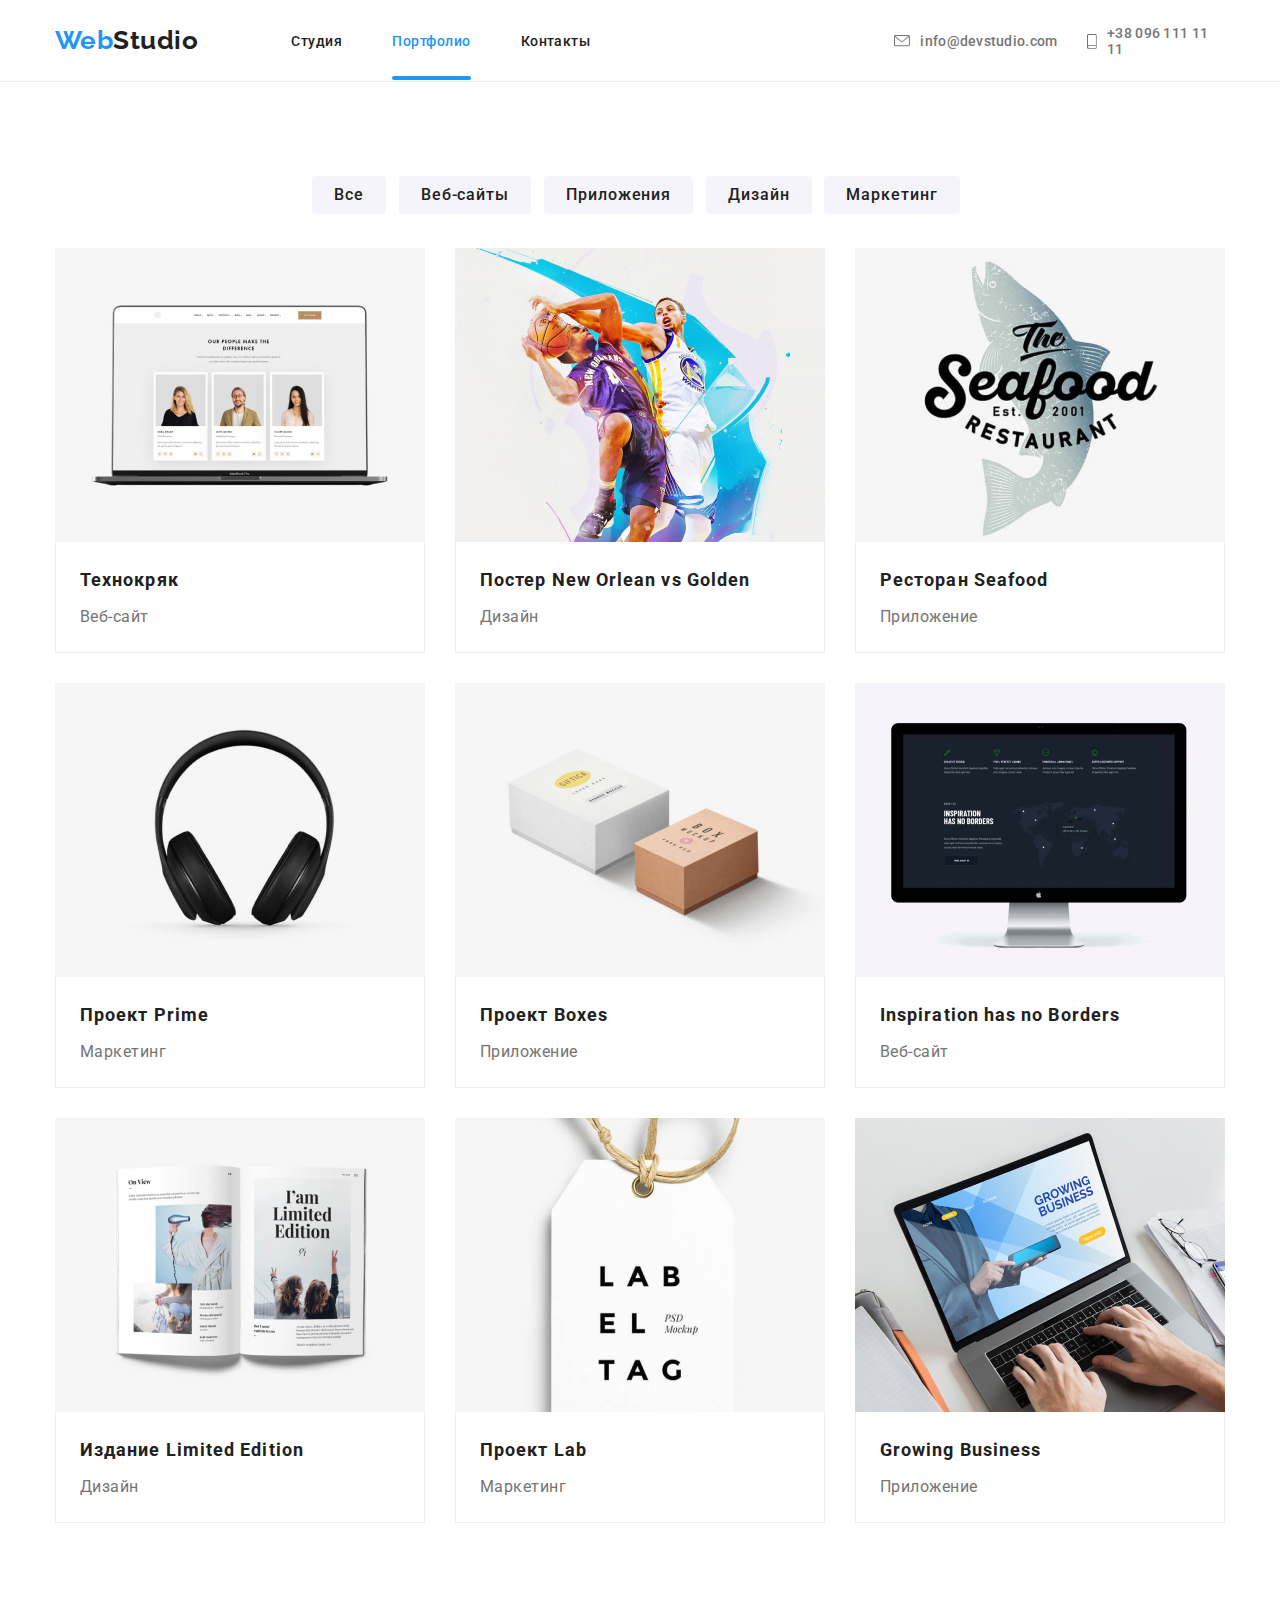
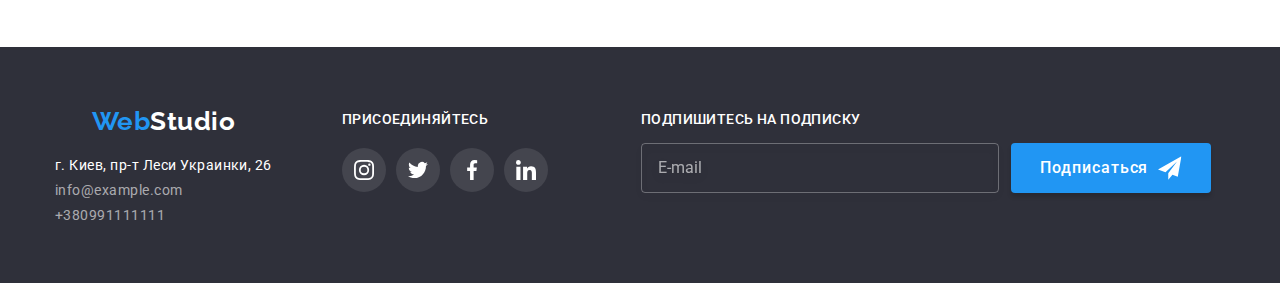
==== commit edc264c8: "Финальный вариант" ====
--- a/portfolio.html
+++ b/portfolio.html
@@ -48,7 +48,7 @@
     </header>
     <div class="our-work container">
       <h1 class="is-hidden">Наши работы</h1>
-      <div>
+      <div class="btn-container">
         <button type="button" class="btn btn--portfolio">Все</button>
         <button type="button" class="btn btn--portfolio">Веб-сайты</button>
         <button type="button" class="btn btn--portfolio">Приложения</button>
--- a/css/main.min.css
+++ b/css/main.min.css
@@ -1,2 +1,2 @@
-/*! modern-normalize v1.0.0 | MIT License | https://github.com/sindresorhus/modern-normalize */*,*::before,*::after{box-sizing:border-box}:root{-moz-tab-size:4;tab-size:4}html{line-height:1.15;-webkit-text-size-adjust:100%}body{margin:0}body{font-family:system-ui,-apple-system,"Segoe UI",Roboto,Helvetica,Arial,sans-serif,"Apple Color Emoji","Segoe UI Emoji"}hr{height:0;color:inherit}abbr[title]{text-decoration:underline dotted}b,strong{font-weight:bolder}code,kbd,samp,pre{font-family:ui-monospace, SFMono-Regular, Consolas, 'Liberation Mono', Menlo, monospace;font-size:1em}small{font-size:80%}sub,sup{font-size:75%;line-height:0;position:relative;vertical-align:baseline}sub{bottom:-0.25em}sup{top:-0.5em}table{text-indent:0;border-color:inherit}button,input,optgroup,select,textarea{font-family:inherit;font-size:100%;line-height:1.15;margin:0}button,select{text-transform:none}button,[type='button'],[type='reset'],[type='submit']{-webkit-appearance:button}::-moz-focus-inner{border-style:none;padding:0}:-moz-focusring{outline:1px dotted ButtonText}:-moz-ui-invalid{box-shadow:none}legend{padding:0}progress{vertical-align:baseline}::-webkit-inner-spin-button,::-webkit-outer-spin-button{height:auto}[type='search']{-webkit-appearance:textfield;outline-offset:-2px}::-webkit-search-decoration{-webkit-appearance:none}::-webkit-file-upload-button{-webkit-appearance:button;font:inherit}summary{display:list-item}h1,h2,h3,p{margin:0px;padding:0px}img{display:block;width:100%;height:auto}a{text-decoration:none}.is-hidden{display:none}.list{list-style:none;margin:0px;padding:0px}.flexbox{display:flex}.justify-center{align-items:center;justify-content:flex-end}.container{width:auto;max-width:1200px;padding:0px 15px 0 15px;margin-top:0px;margin-bottom:0px;margin-right:auto;margin-left:auto;justify-content:space-between}@media screen and (max-width: 767px){.container{width:100%}}.page-header{position:relative;width:100%;background-color:#fff;padding-top:10px;padding-bottom:9px;border-bottom:1px solid #ececec;display:flex}@media screen and (min-width: 768px){.page-header{padding-top:21px;padding-bottom:20px}}@media screen and (min-width: 1200px){.page-header{padding-top:25px;padding-bottom:24px}}.menu-container{display:flex}@media screen and (max-width: 767px){.menu-container{box-shadow:0px 4px 8px rgba(0,0,0,0.04),0px 2px 4px rgba(0,0,0,0.08),0px 1px 3px rgba(0,0,0,0.16);display:none;text-align:center;position:absolute;padding-top:60px;padding-bottom:60px;top:60px;left:0;margin-left:auto;margin-right:auto;width:100%;background-color:#fff;z-index:50}.menu-container.is-open{display:block}}@media screen and (max-width: 767px){.main-nav{display:flex;justify-content:center}}@media screen and (min-width: 768px){.main-nav{margin-right:84px;align-items:center;justify-content:flex-end}}@media screen and (min-width: 1200px){.main-nav{margin-right:304px}}@media screen and (min-width: 768px){.main-nav__list{margin-left:93px}}@media screen and (max-width: 767px){.main-nav__list{display:block}}@media screen and (min-width: 768px){.main-nav__item:not(:last-child){margin-right:50px}}.main-nav__link{display:inline-block;text-decoration:none;color:#212121;font-weight:500;font-size:14px;margin-bottom:40px;transition:all 250ms cubic-bezier(0.4, 0, 0.2, 1) 0s}.main-nav__link:hover,.main-nav__link:focus{color:#2196f3}@media screen and (min-width: 768px){.main-nav__link{display:block;margin:0}}@media screen and (max-width: 767px){.main-nav__link{position:relative;font-size:18px}}.link--current{color:#2196f3}@media screen and (min-width: 767px){.link--current{position:relative}}.link--current:after{content:'';position:absolute;background-color:#2196f3;height:4px;border-radius:4px;width:100%;bottom:-10px;left:0}@media screen and (min-width: 768px) and (max-width: 1199px){.link--current:after{left:0;bottom:-32px}}@media screen and (min-width: 1200px){.link--current:after{bottom:-31px}}@media screen and (max-width: 767px){.header-contacts{display:flex;flex-direction:column}}@media screen and (min-width: 768px) and (max-width: 1199px){.header-contacts{display:flex;flex-direction:column;align-items:flex-start}}@media screen and (min-width: 1200px){.header-contacts{display:flex}}.header-contacts__link{display:flex;flex-direction:row;align-items:center;font-weight:500;font-size:12px;color:#757575;transition:all 250ms cubic-bezier(0.4, 0, 0.2, 1) 0s}@media screen and (max-width: 767px){.header-contacts__link{font-size:18px}}.header-contacts__link:hover,.header-contacts__link:focus{color:#2196f3;text-decoration:underline}@media screen and (min-width: 1200px){.header-contacts__link{font-size:14px;inline-size:1.14;letter-spacing:0.02em}}@media screen and (min-width: 767px){.header-contacts__item{display:flex;justify-content:center;align-items:center}}@media screen and (max-width: 767px){.header-contacts__item{margin-top:16px;margin-right:auto;margin-left:auto}.header-contacts__item:first-child{margin-top:20px}}@media screen and (min-width: 768px) and (max-width: 1199px){.header-contacts__item:not(:last-child){margin-bottom:10px}}@media screen and (min-width: 1200px){.header-contacts__item:not(:last-child){margin-right:30px}}.header-contacts__icon{display:block;margin-right:10px;fill:#757575;transition:all 250ms cubic-bezier(0.4, 0, 0.2, 1) 0s}.header-contacts__link:hover .header-contacts__icon,.header-contacts__link:focus .header-contacts__icon{fill:#2196f3}.menu-button{border-style:none;border:none;background-color:#ffffff;width:40px;height:40px;padding:auto}@media screen and (min-width: 767px){.menu-button{display:none}}.menu-button .icon-cross{display:none}.menu-button.is-open .icon-cross{display:block}.menu-button.is-open .icon-menu{display:none}.logo{text-decoration:none;color:#212121;font-family:Raleway, sans-serif;font-weight:700;font-size:24px;display:flex;justify-content:center;align-items:center}@media screen and (min-width: 1200px){.logo{font-size:26px;inline-size:1.2}}.btn{text-decoration:none;border-radius:4px;border-style:none;cursor:pointer;font-weight:500;font-size:16px;line-height:1.87;letter-spacing:0.06em;background-color:#2196f3;box-shadow:0px 4px 4px rgba(0,0,0,0.15);color:#fff;transition:all 250ms cubic-bezier(0.4, 0, 0.2, 1) 0s}@media screen and (min-width: 1200px){.social-links{margin-top:60px;margin-right:93px;text-align:left}}@media screen and (max-width: 767px){.social-links{margin-top:60px}}@media screen and (min-width: 768px){.social-links{margin-top:5px}}.social-links__grid{display:flex;width:206px;margin-left:auto;margin-right:auto}.social-links__title{margin-bottom:20px;font-weight:500;font-size:14px;line-height:1.14;letter-spacing:0.03em;text-transform:uppercase;color:#fff}.social-links__item{margin-right:10px;flex-basis:calc((100% - 3 * 10px) / 4)}.social-links__item:last-child{margin-right:0px}.social-links__link{display:flex;align-items:center;width:44px;height:44px;justify-content:center;fill:#fff;background-color:rgba(255,255,255,0.1);border-radius:50%;transition:cubic-bezier(0.4, 0, 0.2, 1);transition-duration:250ms}.social-links__link:hover,.social-links__link:focus{background-color:#2196f3;border-radius:50%}body{color:#757575;background-color:#fff;font-family:Roboto;letter-spacing:0.03em;font-style:normal;font-weight:400}.section__title{color:#212121;font-size:28px;font-weight:700}@media screen and (min-width: 1200px){.section__title{font-size:36px}}.hero{background-color:#c4c4c4;padding-top:118px;padding-bottom:118px;background-image:linear-gradient(rgba(47,48,58,0.4) 50%, rgba(47,48,58,0.4) 50%),url(../images/mobile/hero-bg.jpg);background-position:center, center;background-repeat:no-repeat, no-repeat;background-size:cover, cover}@media screen and (min-device-pixel-ratio: 2), screen and (min-resolution: 192dpi), screen and (min-resolution: 2dppx){.hero{background-image:linear-gradient(rgba(47,48,58,0.4) 50%, rgba(47,48,58,0.4) 50%),url(../images/mobile/hero-bg@2x.jpg)}}@media screen and (min-width: 768px) and (max-width: 1199px){.hero{background-image:linear-gradient(rgba(47,48,58,0.4) 50%, rgba(47,48,58,0.4) 50%),url(../images/tablet/hero-bg.jpg)}}@media screen and (min-width: 768px) and (max-width: 1199px) and (min-device-pixel-ratio: 2), screen and (min-width: 768px) and (max-width: 1199px) and (min-resolution: 192dpi), screen and (min-width: 768px) and (max-width: 1199px) and (min-resolution: 2dppx){.hero{background-image:linear-gradient(rgba(47,48,58,0.4) 50%, rgba(47,48,58,0.4) 50%),url(../images/tablet/hero-bg@2x.jpg)}}@media screen and (min-width: 1200px){.hero{background-image:linear-gradient(rgba(47,48,58,0.4) 50%, rgba(47,48,58,0.4) 50%),url(../images/desktop/hero-bg.jpg);background-position:center, center;background-repeat:no-repeat, no-repeat;background-size:1600px, 1600px;padding-top:200px;padding-bottom:200px}}@media screen and (min-width: 1200px) and (min-device-pixel-ratio: 2), screen and (min-width: 1200px) and (min-resolution: 192dpi), screen and (min-width: 1200px) and (min-resolution: 2dppx){.hero{background-image:linear-gradient(rgba(47,48,58,0.4) 50%, rgba(47,48,58,0.4) 50%),url(../images/desktop/hero-bg@2x.jpg)}}.hero__container{text-align:center;width:100%}.hero__title{text-decoration:none;font-weight:700;font-size:26px;inline-size:1.62;color:#fff;text-align:center;text-transform:uppercase;letter-spacing:0.06em}@media screen and (min-width: 1200px){.hero__title{font-size:44px}}.btn--hero{display:inline-block;text-decoration:none;padding:10px 32px;margin-top:30px}.features__image-container{width:auto;background-color:#f5f4fa;border-radius:4px;margin-bottom:30px;padding:25px 100px;display:flex;align-items:center;justify-content:center}.features-section{padding-top:60px;padding-bottom:60px}@media screen and (min-width: 1200px){.features-section{padding-top:94px;padding-bottom:94px}}@media screen and (min-width: 768px){.features{display:flex;flex-direction:row;flex-wrap:wrap}}.features__title{color:#212121;text-transform:uppercase;font-size:16px;font-weight:700}@media screen and (max-width: 1199px){.features__title{text-align:center}}@media screen and (min-width: 1200px){.features__title{font-size:14px}}.features__text{font-weight:400;margin-top:10px;line-height:1.71;letter-spacing:0.03em;font-size:14px}@media screen and (max-width: 1199px){.features__grid:not(:last-child){margin-bottom:30px}}@media screen and (min-width: 480px){.features__grid{min-width:450px}}@media screen and (min-width: 768px) and (max-width: 1199px){.features__grid{flex-basis:calc((100% - 1 * 30px) / 2);min-width:354px;margin-right:30px}.features__grid:nth-child(2n){margin-right:0px}}@media screen and (min-width: 1200px){.features__grid{flex-basis:calc((100% - 3 * 30px) / 4);min-width:270px;margin-right:30px}.features__grid:last-child{margin-right:0px}}.our-work__section{padding-top:0px;padding-bottom:94px;text-align:center}@media screen and (max-width: 1199px){.our-work__section{display:none}}.our-work__grid{display:flex;flex-direction:row;flex-wrap:wrap;margin-top:50px}.our-work__item{display:flex;position:relative;margin-right:30px;flex-basis:calc((100% - 2 * 30px) / 3)}.our-work__item:nth-child(3n){margin-right:0px}.our-work__overlay{display:flex;position:absolute;bottom:0;align-items:center;justify-content:center;background-color:rgba(47,48,58,0.8);width:100%;height:70px;font-weight:500;font-size:14px;text-transform:uppercase;color:#fff}.team-section{background-color:#f5f4fa;text-align:center;padding-top:60px;padding-bottom:60px}@media screen and (min-width: 1200px){.team-section{padding-top:94px;padding-bottom:94px}}.team-grid{margin-top:30px;margin-left:auto;margin-right:auto}@media screen and (min-width: 480px){.team-grid{display:flex;flex-wrap:wrap;align-items:center}}@media screen and (min-width: 768px){.team-grid{display:flex;flex-wrap:wrap;margin-right:0;margin-left:0;justify-content:center}}@media screen and (min-width: 1200px){.team-grid{margin-top:50px;display:flex;flex-wrap:nowrap}}.team-grid__item{margin-bottom:30px}@media screen and (min-width: 768px) and (max-width: 1199px){.team-grid__item{margin-right:30px;margin-bottom:30px;flex-basis:calc((100% - 1 * 30px) / 2)}.team-grid__item:nth-child(2n){margin-right:0px}.team-grid__item:nth-child(n+3){margin-bottom:0px}}@media screen and (min-width: 1200px){.team-grid__item{margin-right:30px;margin-bottom:0;flex-basis:calc((100% - 3 * 30px) / 4)}.team-grid__item:nth-child(4n){margin-right:0px}}.team-grid__card{padding-bottom:24px;width:100%;height:auto;background-color:#fff;box-shadow:0px 1px 3px rgba(0,0,0,0.12),0px 1px 1px rgba(0,0,0,0.14),0px 2px 1px rgba(0,0,0,0.2);border-radius:0px 0px 4px 4px}@media screen and (min-width: 1200px){.team-grid__card{padding-bottom:30px}}.team-grid__name{margin-top:30px;color:#212121;font-weight:500}.team-grid__position{margin-top:10px;font-weight:400}.team__social-container{width:206px;margin-right:auto;margin-left:auto;padding-top:16px}.team__link{border-radius:50%;background-color:#fff;transition:all 250ms cubic-bezier(0.4, 0, 0.2, 1) 0s}.team__link:hover,.team__link:focus{background-color:#2196f3}.team__link--icon{transition:all 250ms cubic-bezier(0.4, 0, 0.2, 1) 0s;fill:#afb1b8}.team__link:hover .team__link--icon,.team__link:focus .team__link--icon{fill:#fff}.custumers-container{text-align:center;padding-top:60px;padding-bottom:60px}@media screen and (min-width: 1200px){.custumers-container{padding-top:94px;padding-bottom:94px}}.custumers-grid{margin-top:50px}@media screen and (max-width: 479px){.custumers-grid{display:flex;flex-direction:column;align-items:center}}@media screen and (min-width: 480px){.custumers-grid{display:flex;flex-wrap:wrap;justify-content:center}}.custumers-grid__item{width:210px;height:90px;align-items:center;justify-content:center;border:1px solid #afb1b8;border-radius:4px;transition:all 250ms cubic-bezier(0.4, 0, 0.2, 1) 0s}.custumers-grid__item:not(:last-child){margin-bottom:10px}@media screen and (min-width: 480px){.custumers-grid__item{flex-basis:calc((100% - 1 * 30px) / 2);margin-bottom:30px}.custumers-grid__item:nth-child(odd){margin-right:30px}}@media screen and (min-width: 768px){.custumers-grid__item{flex-basis:calc((100% - 2 * 30px) / 3);max-width:226px;margin-bottom:30px;margin-right:30px}.custumers-grid__item:nth-child(3n+3){margin-right:0px}}@media screen and (min-width: 1200px){.custumers-grid__item{flex-basis:calc((100% - 5 * 30px) / 6)}.custumers-grid__item:nth-child(odd){margin-right:30px;margin-bottom:30px}}@media screen and (min-width: 768px){.custumers-grid__item{display:flex;flex-wrap:wrap}}@media screen and (min-width: 1200px){.custumers-grid__item{display:flex;flex-wrap:nowrap}}.custumers-grid__item:last-child{margin-right:0}.custumers-grid__item:hover,.custumers-grid__item:focus{border-color:#2196f3;fill:#2196f3}.custumers-grid__icon{transition:all 250ms cubic-bezier(0.4, 0, 0.2, 1) 0s;fill:#afb1b8}.custumers-grid__item:hover .custumers-grid__icon,.custumers-grid__item:focus .custumers-grid__icon{border-color:#2196f3;fill:#2196f3}.custumers-grid__link{display:flex;align-items:center;justify-content:center;width:100%;height:100%}.backdrop{position:fixed;top:0;left:0;height:100%;width:100%;background-color:rgba(0,0,0,0.2);z-index:100;display:flex;justify-content:center;align-items:center}.is-hidden{display:none}.modal{box-shadow:0px 1px 3px rgba(0,0,0,0.12),0px 1px 1px rgba(0,0,0,0.14),0px 2px 1px rgba(0,0,0,0.2);border-radius:4px;position:fixed;max-width:450px;min-width:350px;height:608px;background:#ffffff;padding:40px;z-index:101;animation:backIn 2s linear 0s 1;text-align:center;margin:15px}@media screen and (min-width: 1199px){.modal{max-width:528px;height:581px}}.modal__title{font-size:20px;font-weight:700;font-size:20px;color:#212121;margin-bottom:12px}@keyframes backIn{0%{transform:scale(0.1);transform:translate(0, -1200px);opacity:0.7}70%{transform:scale(0.7);opacity:0.9}100%{transform:scale(1);transform:translate(0);opacity:1}}.modal-btn{position:absolute;height:30px;width:30px;border-style:none;border:1px solid rgba(0,0,0,0.1);border-radius:50%;background-color:#fff;cursor:pointer;padding:0;margin:0;top:8px;right:8px}.modal-btn__icon{width:11px;height:11px}.modal-btn:hover .modal-btn__icon{fill:#2196f3;transition:250ms cubic-bezier(0.4, 0, 0.2, 1)}.form-feedback{display:flex;flex-direction:column;text-align:left}.form-field{position:relative;margin-bottom:10px;font-size:12px;letter-spacing:0.01em}.form-field__title{display:block;margin-bottom:4px;font-size:12px}.form-field__input{display:block;position:relative;padding:12px 35px;width:100%;font-size:13px;border:1px solid rgba(33,33,33,0.2);box-sizing:border-box;border-radius:4px;transition:250ms cubic-bezier(0.4, 0, 0.2, 1)}.form-field__input:focus{outline-color:#2196f3;fill:#2196f3}.form-field__icon{position:absolute;left:3%;top:55%;transition:250ms cubic-bezier(0.4, 0, 0.2, 1)}.form-field__input:focus+.form-field__icon{outline-color:#2196f3;fill:#2196f3}.form-textarea{resize:none;width:100%;height:120px;padding:12px 16px;margin-bottom:20px;font-size:14px;line-height:1.14;letter-spacing:0.01em;border:1px solid rgba(33,33,33,0.2);box-sizing:border-box;border-radius:4px;transition:250ms cubic-bezier(0.4, 0, 0.2, 1)}.form-textarea:focus{outline-color:#2196f3}.checkbox{position:relative;margin-right:0px;text-align:right}@media screen and (min-width: 1200px){.checkbox{margin-right:12px}}.checkbox__checked{position:absolute;top:62%;transform:translateY(-70%);left:5px;width:16px;height:15px;border:2px solid #212121;border-radius:2px}@media screen and (max-width: 1199px){.checkbox__checked{left:0px;text-align:right}}.checkbox__label{font-size:14px;line-height:1.71;letter-spacing:0.03em;user-select:none}@media screen and (max-width: 1199px){.checkbox__label{font-size:12px}}.checkbox__input:checked+.checkbox__checked{background-color:#2196f3;border-color:#2196f3;background-image:url(../images/checkbox-sign.svg);background-position:center}.submit--btn{margin-left:auto;margin-right:auto;margin-top:30px;padding:10px 55px}.our-work{text-align:center;padding-top:60px;padding-bottom:60px}@media screen and (min-width: 1200px){.our-work{padding-top:94px;padding-bottom:94px}}.btn--portfolio{padding:6px 22px;background-color:#f5f4fa;color:#212121;box-shadow:none;line-height:1.62}.btn--portfolio:hover,.btn--portfolio:focus{background-color:#2196f3;box-shadow:0px 3px 1px rgba(0,0,0,0.1),0px 1px 2px rgba(0,0,0,0.08),0px 2px 2px rgba(0,0,0,0.12);color:#fff}.our-work-container{margin-top:34px}@media screen and (min-width: 768px){.card-grid{display:flex;flex-wrap:wrap;flex-direction:row}}.card-grid__item{margin-bottom:30px}@media screen and (min-width: 768px) and (max-width: 1199px){.card-grid__item{margin-right:30px;flex-basis:calc((100% - 1 * 30px) / 2)}}.card-grid__item:nth-child(2n){margin-right:0px}.card-grid__item:last-child{margin-bottom:0px}@media screen and (min-width: 1200px){.card-grid__item{margin-right:30px;flex-basis:calc((100% - 2 * 30px) / 3)}.card-grid__item:nth-child(2n){margin-right:30px}.card-grid__item:nth-child(3n){margin-right:0px}}.card-grid__container{position:relative;transition:all 250ms cubic-bezier(0.4, 0, 0.2, 1) 0ms;overflow:hidden;z-index:5}.card-grid__container:hover,.card-grid__container:focus{box-shadow:0px 1px 1px rgba(0,0,0,0.12),0px 4px 4px rgba(0,0,0,0.06),1px 4px 6px rgba(0,0,0,0.16)}.card-grid__img-overlay{display:flex;padding:40px 24px;position:absolute;background-color:rgba(33,150,243,0.9);width:100%;height:294px;top:0;left:0;text-align:left;font-size:18px;line-height:1.56;color:#fff;transform:translateY(101%);transition:transform 250ms cubic-bezier(0.4, 0, 0.2, 1) 0ms;z-index:1}@media screen and (min-width: 1200px){.card-grid__img-overlay{padding:63px 24px}}.card-grid__container:hover .card-grid__img-overlay,.card-grid__container:focus .card-grid__img-overlay{transform:translateY(0);transition-delay:100ms}.card-grid__wrapper{position:absolute;bottom:0;width:100%;height:110px;background-color:#fff;z-index:2}.card-tag{padding:20px 24px;text-align:left;border:1px solid #eeeeee;border-top:none;position:relative;z-index:4}.card-tag__title{text-align:left;color:#212121;font-size:18px;line-height:2;letter-spacing:0.06em}.card-tag__text{text-align:left;margin-top:4px;color:#757575;font-size:16px;line-height:1.87}.accent{color:#2196f3}.footer{background-color:#2f303a;padding-top:60px;padding-bottom:60px;text-align:center}.footer--logo{color:#fff}@media screen and (min-width: 768px){.footer-container{display:flex;flex-wrap:wrap;justify-content:center}}@media screen and (min-width: 1200px){.footer-container{flex-wrap:nowrap;justify-content:left}}.adress-container{color:#fff}@media screen and (min-width: 1200px){.adress-container{margin-right:70px;text-align:left;font-size:14px}}@media screen and (min-width: 768px) and (max-width: 1199px){.adress-container{margin-right:70px;width:50%}}.address{font-weight:400;font-style:normal;color:#fff;margin-top:20px}.address__text{display:block}.address__item{display:block;text-decoration:none;font-weight:400;font-size:14px;color:rgba(255,255,255,0.6);margin-top:9px}.address__item:hover,.address__item:focus{color:#2196f3;text-decoration:underline}@media screen and (max-width: 767px){.subscribe{margin-top:60px}}@media screen and (min-width: 768px) and (max-width: 1199px){.subscribe{min-width:450px;margin-top:60px}}@media screen and (min-width: 1200px){.subscribe{text-align:left}}.subscribe__title{font-weight:500;font-size:14px;line-height:1.14;letter-spacing:0.03em;text-transform:uppercase;color:#fff}@media screen and (min-width: 1200px){.subscribe__title{margin-top:5px}}.subscribe-form{margin-top:20px;margin-left:auto;margin-right:auto;position:relative}@media screen and (min-width: 768) and (max-width: 1199px){.subscribe-form{width:100%}}@media screen and (min-width: 1200px){.subscribe-form{margin-top:15px;display:flex}}.subscribe-form__input{width:100%;height:50px;padding:15px 16px;background-color:transparent;border-style:none;border:1px solid rgba(255,255,255,0.3);filter:drop-shadow(0px 4px 4px rgba(0,0,0,0.15));border-radius:4px;font-size:16px;line-height:1.25;color:#fff;transition:250ms cubic-bezier(0.4, 0, 0.2, 1)}@media screen and (min-width: 1200px){.subscribe-form__input{min-width:358px;width:100%}}.subscribe-form__input::placeholder{color:rgba(255,255,255,0.6)}.subscribe-form__input:focus{border-color:#fff}.subscribe-form__btn{margin-left:auto;margin-right:auto;margin-top:20px;display:flex;align-items:center;border-style:none;cursor:pointer;text-align:left;padding:10px 29px;width:200px;height:50px;background:#2196f3;box-shadow:0px 4px 4px rgba(0,0,0,0.15);border-radius:4px;font-weight:500;font-size:16px;line-height:1.87;letter-spacing:0.06em;color:#fff}@media screen and (min-width: 1200px){.subscribe-form__btn{margin-left:12px;margin-top:0}}.subscribe-form__btn--icon{width:24px;height:24px;margin-left:10px}
+/*! modern-normalize v1.0.0 | MIT License | https://github.com/sindresorhus/modern-normalize */*,*::before,*::after{box-sizing:border-box}:root{-moz-tab-size:4;tab-size:4}html{line-height:1.15;-webkit-text-size-adjust:100%}body{margin:0}body{font-family:system-ui,-apple-system,"Segoe UI",Roboto,Helvetica,Arial,sans-serif,"Apple Color Emoji","Segoe UI Emoji"}hr{height:0;color:inherit}abbr[title]{text-decoration:underline dotted}b,strong{font-weight:bolder}code,kbd,samp,pre{font-family:ui-monospace, SFMono-Regular, Consolas, 'Liberation Mono', Menlo, monospace;font-size:1em}small{font-size:80%}sub,sup{font-size:75%;line-height:0;position:relative;vertical-align:baseline}sub{bottom:-0.25em}sup{top:-0.5em}table{text-indent:0;border-color:inherit}button,input,optgroup,select,textarea{font-family:inherit;font-size:100%;line-height:1.15;margin:0}button,select{text-transform:none}button,[type='button'],[type='reset'],[type='submit']{-webkit-appearance:button}::-moz-focus-inner{border-style:none;padding:0}:-moz-focusring{outline:1px dotted ButtonText}:-moz-ui-invalid{box-shadow:none}legend{padding:0}progress{vertical-align:baseline}::-webkit-inner-spin-button,::-webkit-outer-spin-button{height:auto}[type='search']{-webkit-appearance:textfield;outline-offset:-2px}::-webkit-search-decoration{-webkit-appearance:none}::-webkit-file-upload-button{-webkit-appearance:button;font:inherit}summary{display:list-item}h1,h2,h3,p{margin:0px;padding:0px}img{display:block;width:100%;height:auto}a{text-decoration:none}.is-hidden{display:none}.list{list-style:none;margin:0px;padding:0px}.flexbox{display:flex}.justify-center{align-items:center;justify-content:flex-end}.container{width:auto;max-width:1200px;padding:0px 15px 0 15px;margin-top:0px;margin-bottom:0px;margin-right:auto;margin-left:auto;justify-content:space-between}@media screen and (max-width: 767px){.container{width:100%}}.page-header{position:relative;width:100%;background-color:#fff;padding-top:10px;padding-bottom:9px;border-bottom:1px solid #ececec;display:flex}@media screen and (min-width: 768px){.page-header{padding-top:21px;padding-bottom:20px}}@media screen and (min-width: 1200px){.page-header{padding-top:25px;padding-bottom:24px}}.menu-container{display:flex}@media screen and (max-width: 767px){.menu-container{box-shadow:0px 4px 8px rgba(0,0,0,0.04),0px 2px 4px rgba(0,0,0,0.08),0px 1px 3px rgba(0,0,0,0.16);display:none;text-align:center;position:absolute;padding-top:60px;padding-bottom:60px;top:60px;left:0;margin-left:auto;margin-right:auto;width:100%;background-color:#fff;z-index:50}.menu-container.is-open{display:block}}@media screen and (max-width: 767px){.main-nav{display:flex;justify-content:center}}@media screen and (min-width: 768px){.main-nav{margin-right:84px;align-items:center;justify-content:flex-end}}@media screen and (min-width: 1200px){.main-nav{margin-right:304px}}@media screen and (min-width: 768px){.main-nav__list{margin-left:93px}}@media screen and (max-width: 767px){.main-nav__list{display:block}}@media screen and (min-width: 768px){.main-nav__item:not(:last-child){margin-right:50px}}.main-nav__link{display:inline-block;text-decoration:none;color:#212121;font-weight:500;font-size:14px;margin-bottom:40px;transition:all 250ms cubic-bezier(0.4, 0, 0.2, 1) 0s}.main-nav__link:hover,.main-nav__link:focus{color:#2196f3}@media screen and (min-width: 768px){.main-nav__link{display:block;margin:0}}@media screen and (max-width: 767px){.main-nav__link{position:relative;font-size:18px}}.link--current{color:#2196f3}@media screen and (min-width: 767px){.link--current{position:relative}}.link--current:after{content:'';position:absolute;background-color:#2196f3;height:4px;border-radius:4px;width:100%;bottom:-10px;left:0}@media screen and (min-width: 768px) and (max-width: 1199px){.link--current:after{left:0;bottom:-32px}}@media screen and (min-width: 1200px){.link--current:after{bottom:-31px}}@media screen and (max-width: 767px){.header-contacts{display:flex;flex-direction:column}}@media screen and (min-width: 768px) and (max-width: 1199px){.header-contacts{display:flex;flex-direction:column;align-items:flex-start}}@media screen and (min-width: 1200px){.header-contacts{display:flex}}.header-contacts__link{display:flex;flex-direction:row;align-items:center;font-weight:500;font-size:12px;color:#757575;transition:all 250ms cubic-bezier(0.4, 0, 0.2, 1) 0s}@media screen and (max-width: 767px){.header-contacts__link{font-size:18px}}.header-contacts__link:hover,.header-contacts__link:focus{color:#2196f3;text-decoration:underline}@media screen and (min-width: 1200px){.header-contacts__link{font-size:14px;inline-size:1.14;letter-spacing:0.02em}}@media screen and (min-width: 767px){.header-contacts__item{display:flex;justify-content:center;align-items:center}}@media screen and (max-width: 767px){.header-contacts__item{margin-top:16px;margin-right:auto;margin-left:auto}.header-contacts__item:first-child{margin-top:20px}}@media screen and (min-width: 768px) and (max-width: 1199px){.header-contacts__item:not(:last-child){margin-bottom:10px}}@media screen and (min-width: 1200px){.header-contacts__item:not(:last-child){margin-right:30px}}.header-contacts__icon{display:block;margin-right:10px;fill:#757575;transition:all 250ms cubic-bezier(0.4, 0, 0.2, 1) 0s}.header-contacts__link:hover .header-contacts__icon,.header-contacts__link:focus .header-contacts__icon{fill:#2196f3}.menu-button{border-style:none;border:none;background-color:#ffffff;width:40px;height:40px;padding:auto}@media screen and (min-width: 767px){.menu-button{display:none}}.menu-button .icon-cross{display:none}.menu-button.is-open .icon-cross{display:block}.menu-button.is-open .icon-menu{display:none}.logo{text-decoration:none;color:#212121;font-family:Raleway, sans-serif;font-weight:700;font-size:24px;display:flex;justify-content:center;align-items:center}@media screen and (min-width: 1200px){.logo{font-size:26px;inline-size:1.2}}.btn{text-decoration:none;border-radius:4px;border-style:none;cursor:pointer;font-weight:500;font-size:16px;line-height:1.87;letter-spacing:0.06em;background-color:#2196f3;box-shadow:0px 4px 4px rgba(0,0,0,0.15);color:#fff;transition:all 250ms cubic-bezier(0.4, 0, 0.2, 1) 0s}@media screen and (min-width: 1200px){.social-links{margin-top:60px;margin-right:93px;text-align:left}}@media screen and (max-width: 767px){.social-links{margin-top:60px}}@media screen and (min-width: 768px){.social-links{margin-top:5px}}.social-links__grid{display:flex;max-width:206px;margin-left:auto;margin-right:auto}.social-links__title{margin-bottom:20px;font-weight:500;font-size:14px;line-height:1.14;letter-spacing:0.03em;text-transform:uppercase;color:#fff}.social-links__item{margin-right:10px;flex-basis:calc((100% - 3 * 10px) / 4)}.social-links__item:last-child{margin-right:0px}.social-links__link{display:flex;align-items:center;width:44px;height:44px;justify-content:center;fill:#fff;background-color:rgba(255,255,255,0.1);border-radius:50%;transition:cubic-bezier(0.4, 0, 0.2, 1);transition-duration:250ms}.social-links__link:hover,.social-links__link:focus{background-color:#2196f3;border-radius:50%}body{color:#757575;background-color:#fff;font-family:Roboto;letter-spacing:0.03em;font-style:normal;font-weight:400}.section__title{color:#212121;font-size:28px;font-weight:700}@media screen and (min-width: 1200px){.section__title{font-size:36px}}.hero{background-color:#c4c4c4;padding-top:118px;padding-bottom:118px;background-image:linear-gradient(rgba(47,48,58,0.4) 50%, rgba(47,48,58,0.4) 50%),url(../images/mobile/hero-bg.jpg);background-position:center, center;background-repeat:no-repeat, no-repeat;background-size:cover, cover}@media screen and (min-device-pixel-ratio: 2), screen and (min-resolution: 192dpi), screen and (min-resolution: 2dppx){.hero{background-image:linear-gradient(rgba(47,48,58,0.4) 50%, rgba(47,48,58,0.4) 50%),url(../images/mobile/hero-bg@2x.jpg)}}@media screen and (min-width: 768px) and (max-width: 1199px){.hero{background-image:linear-gradient(rgba(47,48,58,0.4) 50%, rgba(47,48,58,0.4) 50%),url(../images/tablet/hero-bg.jpg)}}@media screen and (min-width: 768px) and (max-width: 1199px) and (min-device-pixel-ratio: 2), screen and (min-width: 768px) and (max-width: 1199px) and (min-resolution: 192dpi), screen and (min-width: 768px) and (max-width: 1199px) and (min-resolution: 2dppx){.hero{background-image:linear-gradient(rgba(47,48,58,0.4) 50%, rgba(47,48,58,0.4) 50%),url(../images/tablet/hero-bg@2x.jpg)}}@media screen and (min-width: 1200px){.hero{background-image:linear-gradient(rgba(47,48,58,0.4) 50%, rgba(47,48,58,0.4) 50%),url(../images/desktop/hero-bg.jpg);background-position:center, center;background-repeat:no-repeat, no-repeat;background-size:1600px, 1600px;padding-top:200px;padding-bottom:200px}}@media screen and (min-width: 1200px) and (min-device-pixel-ratio: 2), screen and (min-width: 1200px) and (min-resolution: 192dpi), screen and (min-width: 1200px) and (min-resolution: 2dppx){.hero{background-image:linear-gradient(rgba(47,48,58,0.4) 50%, rgba(47,48,58,0.4) 50%),url(../images/desktop/hero-bg@2x.jpg)}}.hero__container{text-align:center;width:100%}.hero__title{text-decoration:none;font-weight:700;font-size:26px;inline-size:1.62;color:#fff;text-align:center;text-transform:uppercase;letter-spacing:0.06em}@media screen and (min-width: 1200px){.hero__title{font-size:44px}}.btn--hero{display:inline-block;text-decoration:none;padding:10px 32px;margin-top:30px}.features__image-container{width:auto;background-color:#f5f4fa;border-radius:4px;margin-bottom:30px;padding:25px 100px;display:flex;align-items:center;justify-content:center}.features-section{padding-top:60px;padding-bottom:60px}@media screen and (min-width: 1200px){.features-section{padding-top:94px;padding-bottom:94px}}@media screen and (min-width: 768px){.features{display:flex;flex-direction:row;flex-wrap:wrap}}.features__title{color:#212121;text-transform:uppercase;font-size:16px;font-weight:700}@media screen and (max-width: 1199px){.features__title{text-align:center}}@media screen and (min-width: 1200px){.features__title{font-size:14px}}.features__text{font-weight:400;margin-top:10px;line-height:1.71;letter-spacing:0.03em;font-size:14px}@media screen and (max-width: 1199px){.features__grid:not(:last-child){margin-bottom:30px}}@media screen and (min-width: 480px){.features__grid{min-width:450px}}@media screen and (min-width: 768px) and (max-width: 1199px){.features__grid{flex-basis:calc((100% - 1 * 30px) / 2);min-width:354px;margin-right:30px}.features__grid:nth-child(2n){margin-right:0px}}@media screen and (min-width: 1200px){.features__grid{flex-basis:calc((100% - 3 * 30px) / 4);min-width:270px;margin-right:30px}.features__grid:last-child{margin-right:0px}}.our-work__section{padding-top:0px;padding-bottom:94px;text-align:center}@media screen and (max-width: 1199px){.our-work__section{display:none}}.our-work__grid{display:flex;flex-direction:row;flex-wrap:wrap;margin-top:50px}.our-work__item{display:flex;position:relative;margin-right:30px;flex-basis:calc((100% - 2 * 30px) / 3)}.our-work__item:nth-child(3n){margin-right:0px}.our-work__overlay{display:flex;position:absolute;bottom:0;align-items:center;justify-content:center;background-color:rgba(47,48,58,0.8);width:100%;height:70px;font-weight:500;font-size:14px;text-transform:uppercase;color:#fff}.team-section{background-color:#f5f4fa;text-align:center;padding-top:60px;padding-bottom:60px}@media screen and (min-width: 1200px){.team-section{padding-top:94px;padding-bottom:94px}}.team-grid{margin-top:30px;margin-left:auto;margin-right:auto}@media screen and (min-width: 480px){.team-grid{display:flex;flex-wrap:wrap;align-items:center}}@media screen and (min-width: 768px){.team-grid{display:flex;flex-wrap:wrap;margin-right:0;margin-left:0;justify-content:center}}@media screen and (min-width: 1200px){.team-grid{margin-top:50px;display:flex;flex-wrap:nowrap}}.team-grid__item{margin-bottom:30px}@media screen and (min-width: 768px) and (max-width: 1199px){.team-grid__item{margin-right:30px;margin-bottom:30px;flex-basis:calc((100% - 1 * 30px) / 2)}.team-grid__item:nth-child(2n){margin-right:0px}.team-grid__item:nth-child(n+3){margin-bottom:0px}}@media screen and (min-width: 1200px){.team-grid__item{margin-right:30px;margin-bottom:0;flex-basis:calc((100% - 3 * 30px) / 4)}.team-grid__item:nth-child(4n){margin-right:0px}}.team-grid__card{padding-bottom:24px;width:100%;height:auto;background-color:#fff;box-shadow:0px 1px 3px rgba(0,0,0,0.12),0px 1px 1px rgba(0,0,0,0.14),0px 2px 1px rgba(0,0,0,0.2);border-radius:0px 0px 4px 4px}@media screen and (min-width: 1200px){.team-grid__card{padding-bottom:30px}}.team-grid__name{margin-top:30px;color:#212121;font-weight:500}.team-grid__position{margin-top:10px;font-weight:400}.team__social-container{width:206px;margin-right:auto;margin-left:auto;margin-top:15px}.team__link{border-radius:50%;background-color:#fff;transition:all 250ms cubic-bezier(0.4, 0, 0.2, 1) 0s}.team__link:hover,.team__link:focus{background-color:#2196f3}.team__link--icon{transition:all 250ms cubic-bezier(0.4, 0, 0.2, 1) 0s;fill:#afb1b8}.team__link:hover .team__link--icon,.team__link:focus .team__link--icon{fill:#fff}.custumers-container{text-align:center;padding-top:60px;padding-bottom:60px}@media screen and (min-width: 1200px){.custumers-container{padding-top:94px;padding-bottom:94px}}.custumers-grid{margin-top:50px}@media screen and (max-width: 479px){.custumers-grid{display:flex;flex-direction:column;align-items:center}}@media screen and (min-width: 480px){.custumers-grid{display:flex;flex-wrap:wrap;justify-content:center}}.custumers-grid__item{width:210px;height:90px;align-items:center;justify-content:center;border:1px solid #afb1b8;border-radius:4px;transition:all 250ms cubic-bezier(0.4, 0, 0.2, 1) 0s}.custumers-grid__item:not(:last-child){margin-bottom:10px}@media screen and (min-width: 480px){.custumers-grid__item{flex-basis:calc((100% - 1 * 30px) / 2);margin-bottom:30px}.custumers-grid__item:nth-child(odd){margin-right:30px}}@media screen and (min-width: 768px){.custumers-grid__item{flex-basis:calc((100% - 2 * 30px) / 3);max-width:226px;margin-bottom:30px;margin-right:30px}.custumers-grid__item:nth-child(3n+3){margin-right:0px}}@media screen and (min-width: 1200px){.custumers-grid__item{flex-basis:calc((100% - 5 * 30px) / 6)}.custumers-grid__item:nth-child(odd){margin-right:30px;margin-bottom:30px}}@media screen and (min-width: 768px){.custumers-grid__item{display:flex;flex-wrap:wrap}}@media screen and (min-width: 1200px){.custumers-grid__item{display:flex;flex-wrap:nowrap}}.custumers-grid__item:last-child{margin-right:0}.custumers-grid__item:hover,.custumers-grid__item:focus{border-color:#2196f3;fill:#2196f3}.custumers-grid__icon{transition:all 250ms cubic-bezier(0.4, 0, 0.2, 1) 0s;fill:#afb1b8}.custumers-grid__item:hover .custumers-grid__icon,.custumers-grid__item:focus .custumers-grid__icon{border-color:#2196f3;fill:#2196f3}.custumers-grid__link{display:flex;align-items:center;justify-content:center;width:100%;height:100%}.backdrop{position:fixed;top:0;left:0;height:100%;width:100%;background-color:rgba(0,0,0,0.2);z-index:100;display:flex;justify-content:center;align-items:center}.is-hidden{display:none}.modal{box-shadow:0px 1px 3px rgba(0,0,0,0.12),0px 1px 1px rgba(0,0,0,0.14),0px 2px 1px rgba(0,0,0,0.2);border-radius:4px;position:fixed;max-width:450px;min-width:350px;height:608px;background:#ffffff;padding:40px;z-index:101;animation:backIn 2s linear 0s 1;text-align:center;margin:15px}@media screen and (min-width: 1199px){.modal{max-width:528px;height:581px}}.modal__title{font-size:20px;font-weight:700;font-size:20px;color:#212121;margin-bottom:12px}@keyframes backIn{0%{transform:scale(0.1);transform:translate(0, -1200px);opacity:0.7}70%{transform:scale(0.7);opacity:0.9}100%{transform:scale(1);transform:translate(0);opacity:1}}.modal-btn{position:absolute;height:30px;width:30px;border-style:none;border:1px solid rgba(0,0,0,0.1);border-radius:50%;background-color:#fff;cursor:pointer;padding:0;margin:0;top:8px;right:8px}.modal-btn__icon{width:11px;height:11px}.modal-btn:hover .modal-btn__icon{fill:#2196f3;transition:250ms cubic-bezier(0.4, 0, 0.2, 1)}.form-feedback{display:flex;flex-direction:column;text-align:left}.form-field{position:relative;margin-bottom:10px;font-size:12px;letter-spacing:0.01em}.form-field__title{display:block;margin-bottom:4px;font-size:12px}.form-field__input{display:block;position:relative;padding:12px 35px;width:100%;font-size:13px;border:1px solid rgba(33,33,33,0.2);box-sizing:border-box;border-radius:4px;transition:250ms cubic-bezier(0.4, 0, 0.2, 1)}.form-field__input:focus{outline-color:#2196f3;fill:#2196f3}.form-field__icon{position:absolute;left:3%;top:55%;transition:250ms cubic-bezier(0.4, 0, 0.2, 1)}.form-field__input:focus+.form-field__icon{outline-color:#2196f3;fill:#2196f3}.form-textarea{resize:none;width:100%;height:120px;padding:12px 16px;margin-bottom:20px;font-size:14px;line-height:1.14;letter-spacing:0.01em;border:1px solid rgba(33,33,33,0.2);box-sizing:border-box;border-radius:4px;transition:250ms cubic-bezier(0.4, 0, 0.2, 1)}.form-textarea:focus{outline-color:#2196f3}.checkbox{position:relative;margin-right:0px;text-align:right}@media screen and (min-width: 1200px){.checkbox{margin-right:12px}}.checkbox__checked{position:absolute;top:62%;transform:translateY(-70%);left:5px;width:16px;height:15px;border:2px solid #212121;border-radius:2px}@media screen and (max-width: 1199px){.checkbox__checked{left:0px;text-align:right}}.checkbox__label{font-size:14px;line-height:1.71;letter-spacing:0.03em;user-select:none}@media screen and (max-width: 1199px){.checkbox__label{font-size:12px}}.checkbox__input:checked+.checkbox__checked{background-color:#2196f3;border-color:#2196f3;background-image:url(../images/checkbox-sign.svg);background-position:center}.submit--btn{margin-left:auto;margin-right:auto;margin-top:30px;padding:10px 55px}.our-work{text-align:center;padding-top:60px;padding-bottom:60px}@media screen and (min-width: 1200px){.our-work{padding-top:94px;padding-bottom:94px}}@media screen and (max-width: 767px){.btn-container{text-align:left}}.btn--portfolio{padding:6px 22px;background-color:#f5f4fa;color:#212121;box-shadow:none;line-height:1.62;margin-right:8px}@media screen and (max-width: 767px){.btn--portfolio:not(:nth-last-child(-n+2)){margin-bottom:15px}}.btn--portfolio:hover,.btn--portfolio:focus{background-color:#2196f3;box-shadow:0px 3px 1px rgba(0,0,0,0.1),0px 1px 2px rgba(0,0,0,0.08),0px 2px 2px rgba(0,0,0,0.12);color:#fff}.our-work-container{margin-top:34px}@media screen and (min-width: 768px){.card-grid{display:flex;flex-wrap:wrap;flex-direction:row}}.card-grid__item{margin-bottom:30px}@media screen and (min-width: 768px) and (max-width: 1199px){.card-grid__item{margin-right:30px;flex-basis:calc((100% - 1 * 30px) / 2)}}.card-grid__item:nth-child(2n){margin-right:0px}.card-grid__item:last-child{margin-bottom:0px}@media screen and (min-width: 1200px){.card-grid__item{margin-right:30px;flex-basis:calc((100% - 2 * 30px) / 3)}.card-grid__item:nth-child(2n){margin-right:30px}.card-grid__item:nth-child(3n){margin-right:0px}}.card-grid__container{position:relative;transition:all 250ms cubic-bezier(0.4, 0, 0.2, 1) 0ms;overflow:hidden;z-index:5}.card-grid__container:hover,.card-grid__container:focus{box-shadow:0px 1px 1px rgba(0,0,0,0.12),0px 4px 4px rgba(0,0,0,0.06),1px 4px 6px rgba(0,0,0,0.16)}.card-grid__img-overlay{display:flex;padding:40px 24px;position:absolute;background-color:rgba(33,150,243,0.9);width:100%;height:100%;top:0;left:0;text-align:left;font-size:18px;line-height:1.56;color:#fff;transform:translateY(100%);transition:transform 250ms cubic-bezier(0.4, 0, 0.2, 1) 0ms;z-index:1}@media screen and (min-width: 1200px){.card-grid__img-overlay{padding:63px 24px}}.card-grid__container:hover .card-grid__img-overlay,.card-grid__container:focus .card-grid__img-overlay{transform:translateY(0);transition-delay:100ms}.card-grid__wrapper{position:absolute;bottom:0;width:100%;height:110px;background-color:#fff;z-index:2}.card-tag{padding:20px 24px;text-align:left;border:1px solid #eeeeee;border-top:none;position:relative;z-index:4}.card-tag__title{text-align:left;color:#212121;font-size:18px;line-height:2;letter-spacing:0.06em}.card-tag__text{text-align:left;margin-top:4px;color:#757575;font-size:16px;line-height:1.87}.accent{color:#2196f3}.footer{background-color:#2f303a;padding-top:60px;padding-bottom:60px;text-align:center}.footer--logo{color:#fff}@media screen and (min-width: 768px){.footer-container{display:flex;flex-wrap:wrap;justify-content:center}}@media screen and (min-width: 1200px){.footer-container{flex-wrap:nowrap;justify-content:left}}.adress-container{color:#fff}@media screen and (min-width: 1200px){.adress-container{margin-right:70px;text-align:left;font-size:14px}}@media screen and (min-width: 768px) and (max-width: 1199px){.adress-container{margin-right:70px;width:50%}}.address{font-weight:400;font-style:normal;color:#fff;margin-top:20px}.address__text{display:block}.address__item{display:block;text-decoration:none;font-weight:400;font-size:14px;color:rgba(255,255,255,0.6);margin-top:9px}.address__item:hover,.address__item:focus{color:#2196f3;text-decoration:underline}@media screen and (max-width: 767px){.subscribe{margin-top:60px}}@media screen and (min-width: 768px) and (max-width: 1199px){.subscribe{min-width:450px;margin-top:60px}}@media screen and (min-width: 1200px){.subscribe{text-align:left}}.subscribe__title{font-weight:500;font-size:14px;line-height:1.14;letter-spacing:0.03em;text-transform:uppercase;color:#fff}@media screen and (min-width: 1200px){.subscribe__title{margin-top:5px}}.subscribe-form{margin-top:20px;margin-left:auto;margin-right:auto;position:relative}@media screen and (min-width: 768) and (max-width: 1199px){.subscribe-form{width:100%}}@media screen and (min-width: 1200px){.subscribe-form{margin-top:15px;display:flex}}.subscribe-form__input{width:100%;height:50px;padding:15px 16px;background-color:transparent;border-style:none;border:1px solid rgba(255,255,255,0.3);filter:drop-shadow(0px 4px 4px rgba(0,0,0,0.15));border-radius:4px;font-size:16px;line-height:1.25;color:#fff;transition:250ms cubic-bezier(0.4, 0, 0.2, 1)}@media screen and (min-width: 1200px){.subscribe-form__input{min-width:358px;width:100%}}.subscribe-form__input::placeholder{color:rgba(255,255,255,0.6)}.subscribe-form__input:focus{border-color:#fff}.subscribe-form__btn{margin-left:auto;margin-right:auto;margin-top:20px;display:flex;align-items:center;border-style:none;cursor:pointer;text-align:left;padding:10px 29px;width:200px;height:50px;background:#2196f3;box-shadow:0px 4px 4px rgba(0,0,0,0.15);border-radius:4px;font-weight:500;font-size:16px;line-height:1.87;letter-spacing:0.06em;color:#fff}@media screen and (min-width: 1200px){.subscribe-form__btn{margin-left:12px;margin-top:0}}.subscribe-form__btn--icon{width:24px;height:24px;margin-left:10px}
 /*# sourceMappingURL=main.min.css.map */